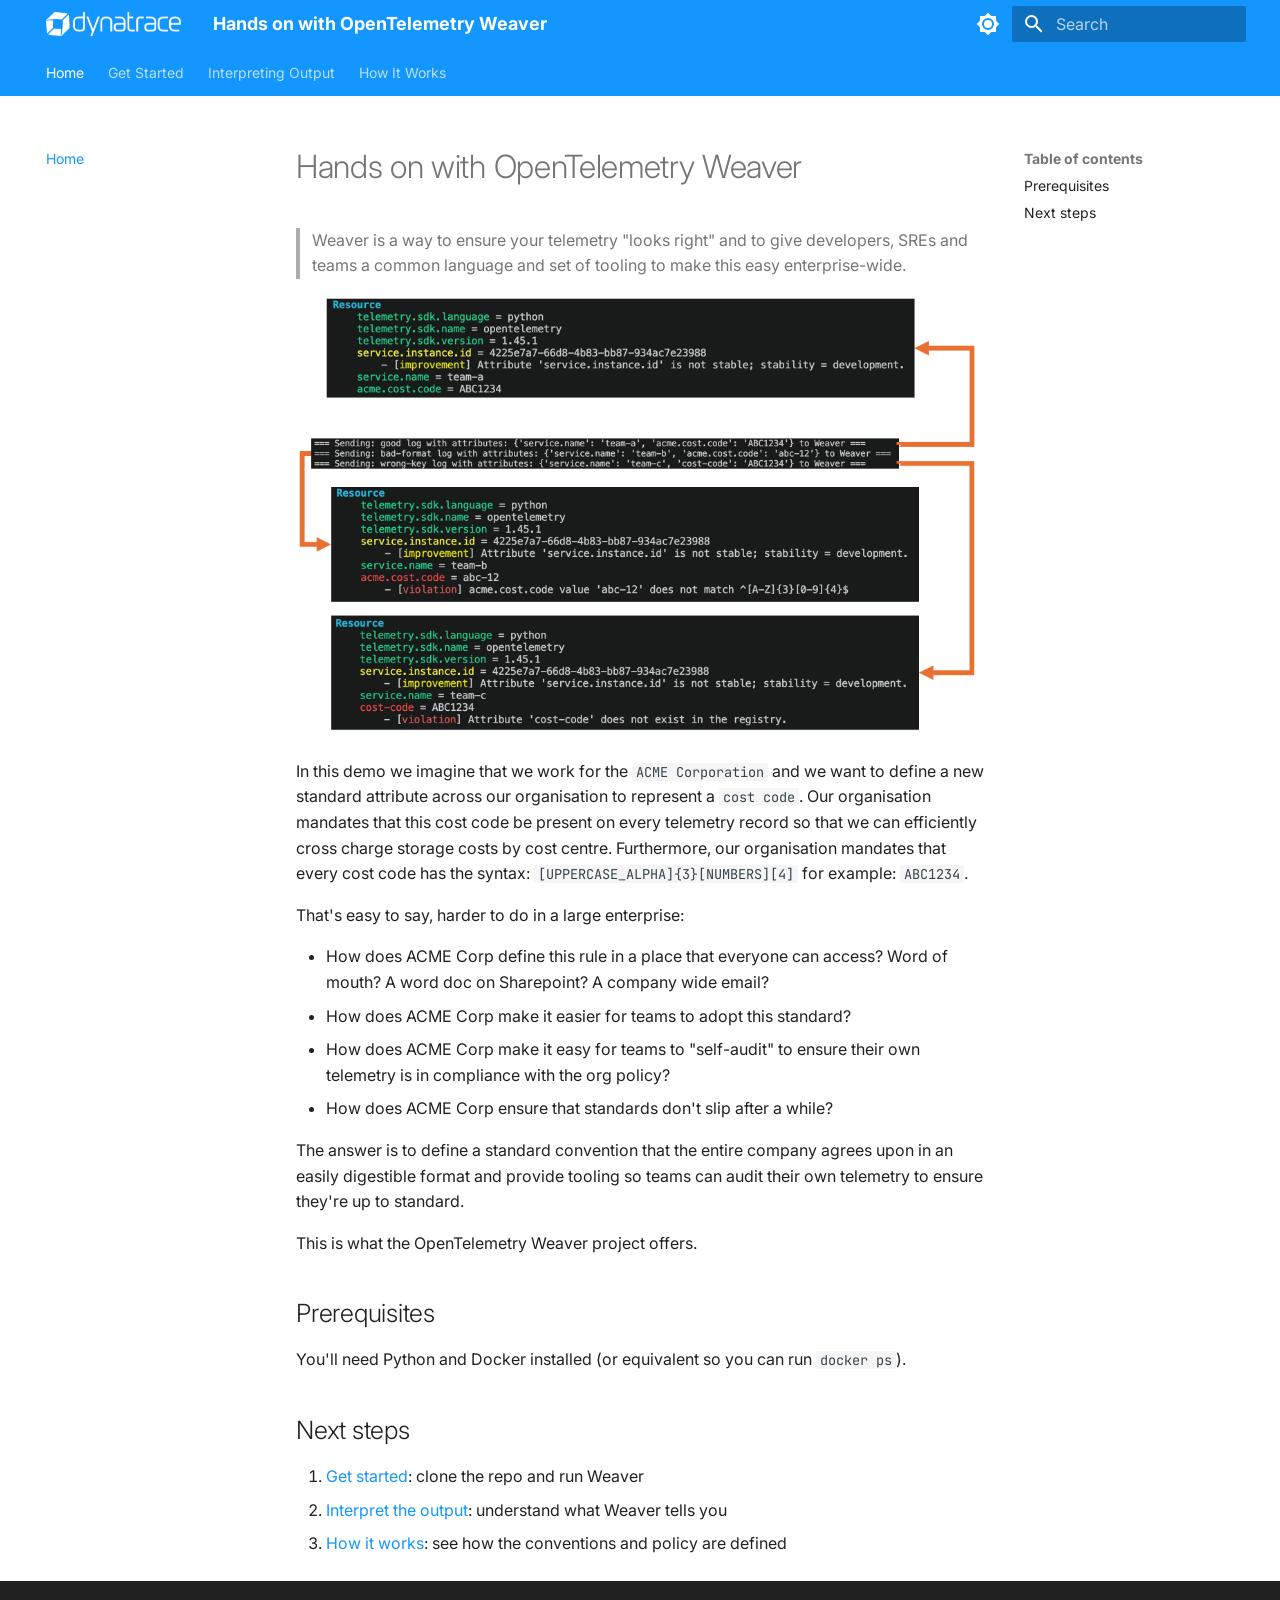
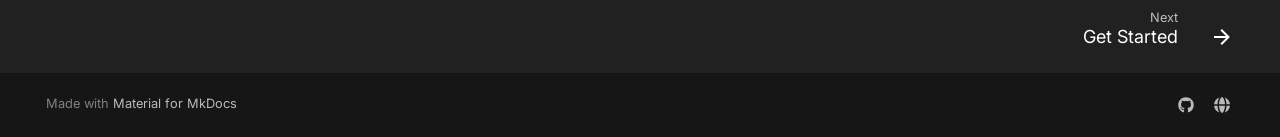
==== index.html @ 5538ebce "Deployed f370e37 with MkDocs version: 1.6.1" ====
<!doctype html>
<html lang="en" class="no-js">
  <head>
    
      <meta charset="utf-8">
      <meta name="viewport" content="width=device-width,initial-scale=1">
      
        <meta name="description" content="Define and validate telemetry with custom semantic conventions using OpenTelemetry Weaver">
      
      
        <meta name="author" content="Dynatrace">
      
      
      
      
        <link rel="next" href="get-started/">
      
      
        
      
      
      <link rel="icon" href="assets/dynatrace-logo.png">
      <meta name="generator" content="mkdocs-1.6.1, mkdocs-material-9.7.7">
    
    
      
        <title>Hands on with OpenTelemetry Weaver</title>
      
    
    
      <link rel="stylesheet" href="assets/stylesheets/main.ec1eaa64.min.css">
      
        
        <link rel="stylesheet" href="assets/stylesheets/palette.ab4e12ef.min.css">
      
      


    
    
      
    
    
      
        
        
        <link rel="preconnect" href="https://fonts.gstatic.com" crossorigin>
        <link rel="stylesheet" href="https://fonts.googleapis.com/css?family=Inter:300,300i,400,400i,700,700i%7CJetBrains+Mono:400,400i,700,700i&display=fallback">
        <style>:root{--md-text-font:"Inter";--md-code-font:"JetBrains Mono"}</style>
      
    
    
      <link rel="stylesheet" href="stylesheets/extra.css">
    
    <script>__md_scope=new URL(".",location),__md_hash=e=>[...e].reduce(((e,_)=>(e<<5)-e+_.charCodeAt(0)),0),__md_get=(e,_=localStorage,t=__md_scope)=>JSON.parse(_.getItem(t.pathname+"."+e)),__md_set=(e,_,t=localStorage,a=__md_scope)=>{try{t.setItem(a.pathname+"."+e,JSON.stringify(_))}catch(e){}}</script>
    
      

    
    
  </head>
  
  
    
    
      
    
    
    
    
    <body dir="ltr" data-md-color-scheme="default" data-md-color-primary="custom" data-md-color-accent="custom">
  
    
    <input class="md-toggle" data-md-toggle="drawer" type="checkbox" id="__drawer" autocomplete="off">
    <input class="md-toggle" data-md-toggle="search" type="checkbox" id="__search" autocomplete="off">
    <label class="md-overlay" for="__drawer"></label>
    <div data-md-component="skip">
      
        
        <a href="#hands-on-with-opentelemetry-weaver" class="md-skip">
          Skip to content
        </a>
      
    </div>
    <div data-md-component="announce">
      
    </div>
    
    
      

<header class="md-header" data-md-component="header">
  <nav class="md-header__inner md-grid" aria-label="Header">
    <a href="." title="Hands on with OpenTelemetry Weaver" class="md-header__button md-logo" aria-label="Hands on with OpenTelemetry Weaver" data-md-component="logo">
      
  <img src="assets/dynatrace-logo.png" alt="logo">

    </a>
    <label class="md-header__button md-icon" for="__drawer">
      
      <svg xmlns="http://www.w3.org/2000/svg" viewBox="0 0 24 24"><path d="M3 6h18v2H3zm0 5h18v2H3zm0 5h18v2H3z"/></svg>
    </label>
    <div class="md-header__title" data-md-component="header-title">
      <div class="md-header__ellipsis">
        <div class="md-header__topic">
          <span class="md-ellipsis">
            Hands on with OpenTelemetry Weaver
          </span>
        </div>
        <div class="md-header__topic" data-md-component="header-topic">
          <span class="md-ellipsis">
            
              Home
            
          </span>
        </div>
      </div>
    </div>
    
      
        <form class="md-header__option" data-md-component="palette">
  
    
    
    
    <input class="md-option" data-md-color-media="(prefers-color-scheme: light)" data-md-color-scheme="default" data-md-color-primary="custom" data-md-color-accent="custom"  aria-label="Switch to dark mode"  type="radio" name="__palette" id="__palette_0">
    
      <label class="md-header__button md-icon" title="Switch to dark mode" for="__palette_1" hidden>
        <svg xmlns="http://www.w3.org/2000/svg" viewBox="0 0 24 24"><path d="M12 8a4 4 0 0 0-4 4 4 4 0 0 0 4 4 4 4 0 0 0 4-4 4 4 0 0 0-4-4m0 10a6 6 0 0 1-6-6 6 6 0 0 1 6-6 6 6 0 0 1 6 6 6 6 0 0 1-6 6m8-9.31V4h-4.69L12 .69 8.69 4H4v4.69L.69 12 4 15.31V20h4.69L12 23.31 15.31 20H20v-4.69L23.31 12z"/></svg>
      </label>
    
  
    
    
    
    <input class="md-option" data-md-color-media="(prefers-color-scheme: dark)" data-md-color-scheme="slate" data-md-color-primary="custom" data-md-color-accent="custom"  aria-label="Switch to light mode"  type="radio" name="__palette" id="__palette_1">
    
      <label class="md-header__button md-icon" title="Switch to light mode" for="__palette_0" hidden>
        <svg xmlns="http://www.w3.org/2000/svg" viewBox="0 0 24 24"><path d="M12 18c-.89 0-1.74-.2-2.5-.55C11.56 16.5 13 14.42 13 12s-1.44-4.5-3.5-5.45C10.26 6.2 11.11 6 12 6a6 6 0 0 1 6 6 6 6 0 0 1-6 6m8-9.31V4h-4.69L12 .69 8.69 4H4v4.69L.69 12 4 15.31V20h4.69L12 23.31 15.31 20H20v-4.69L23.31 12z"/></svg>
      </label>
    
  
</form>
      
    
    
      <script>var palette=__md_get("__palette");if(palette&&palette.color){if("(prefers-color-scheme)"===palette.color.media){var media=matchMedia("(prefers-color-scheme: light)"),input=document.querySelector(media.matches?"[data-md-color-media='(prefers-color-scheme: light)']":"[data-md-color-media='(prefers-color-scheme: dark)']");palette.color.media=input.getAttribute("data-md-color-media"),palette.color.scheme=input.getAttribute("data-md-color-scheme"),palette.color.primary=input.getAttribute("data-md-color-primary"),palette.color.accent=input.getAttribute("data-md-color-accent")}for(var[key,value]of Object.entries(palette.color))document.body.setAttribute("data-md-color-"+key,value)}</script>
    
    
    
      
      
        <label class="md-header__button md-icon" for="__search">
          
          <svg xmlns="http://www.w3.org/2000/svg" viewBox="0 0 24 24"><path d="M9.5 3A6.5 6.5 0 0 1 16 9.5c0 1.61-.59 3.09-1.56 4.23l.27.27h.79l5 5-1.5 1.5-5-5v-.79l-.27-.27A6.52 6.52 0 0 1 9.5 16 6.5 6.5 0 0 1 3 9.5 6.5 6.5 0 0 1 9.5 3m0 2C7 5 5 7 5 9.5S7 14 9.5 14 14 12 14 9.5 12 5 9.5 5"/></svg>
        </label>
        <div class="md-search" data-md-component="search" role="dialog">
  <label class="md-search__overlay" for="__search"></label>
  <div class="md-search__inner" role="search">
    <form class="md-search__form" name="search">
      <input type="text" class="md-search__input" name="query" aria-label="Search" placeholder="Search" autocapitalize="off" autocorrect="off" autocomplete="off" spellcheck="false" data-md-component="search-query" required>
      <label class="md-search__icon md-icon" for="__search">
        
        <svg xmlns="http://www.w3.org/2000/svg" viewBox="0 0 24 24"><path d="M9.5 3A6.5 6.5 0 0 1 16 9.5c0 1.61-.59 3.09-1.56 4.23l.27.27h.79l5 5-1.5 1.5-5-5v-.79l-.27-.27A6.52 6.52 0 0 1 9.5 16 6.5 6.5 0 0 1 3 9.5 6.5 6.5 0 0 1 9.5 3m0 2C7 5 5 7 5 9.5S7 14 9.5 14 14 12 14 9.5 12 5 9.5 5"/></svg>
        
        <svg xmlns="http://www.w3.org/2000/svg" viewBox="0 0 24 24"><path d="M20 11v2H8l5.5 5.5-1.42 1.42L4.16 12l7.92-7.92L13.5 5.5 8 11z"/></svg>
      </label>
      <nav class="md-search__options" aria-label="Search">
        
        <button type="reset" class="md-search__icon md-icon" title="Clear" aria-label="Clear" tabindex="-1">
          
          <svg xmlns="http://www.w3.org/2000/svg" viewBox="0 0 24 24"><path d="M19 6.41 17.59 5 12 10.59 6.41 5 5 6.41 10.59 12 5 17.59 6.41 19 12 13.41 17.59 19 19 17.59 13.41 12z"/></svg>
        </button>
      </nav>
      
        <div class="md-search__suggest" data-md-component="search-suggest"></div>
      
    </form>
    <div class="md-search__output">
      <div class="md-search__scrollwrap" tabindex="0" data-md-scrollfix>
        <div class="md-search-result" data-md-component="search-result">
          <div class="md-search-result__meta">
            Initializing search
          </div>
          <ol class="md-search-result__list" role="presentation"></ol>
        </div>
      </div>
    </div>
  </div>
</div>
      
    
    
  </nav>
  
</header>
    
    <div class="md-container" data-md-component="container">
      
      
        
          
            
<nav class="md-tabs" aria-label="Tabs" data-md-component="tabs">
  <div class="md-grid">
    <ul class="md-tabs__list">
      
        
  
  
  
    
  
  
    <li class="md-tabs__item md-tabs__item--active">
      <a href="." class="md-tabs__link">
        
  
  
    
  
  Home

      </a>
    </li>
  

      
        
  
  
  
  
    <li class="md-tabs__item">
      <a href="get-started/" class="md-tabs__link">
        
  
  
    
  
  Get Started

      </a>
    </li>
  

      
        
  
  
  
  
    <li class="md-tabs__item">
      <a href="interpreting-output/" class="md-tabs__link">
        
  
  
    
  
  Interpreting Output

      </a>
    </li>
  

      
        
  
  
  
  
    <li class="md-tabs__item">
      <a href="how-it-works/" class="md-tabs__link">
        
  
  
    
  
  How It Works

      </a>
    </li>
  

      
    </ul>
  </div>
</nav>
          
        
      
      <main class="md-main" data-md-component="main">
        <div class="md-main__inner md-grid">
          
            
              
              <div class="md-sidebar md-sidebar--primary" data-md-component="sidebar" data-md-type="navigation" >
                <div class="md-sidebar__scrollwrap">
                  <div class="md-sidebar__inner">
                    


  


<nav class="md-nav md-nav--primary md-nav--lifted" aria-label="Navigation" data-md-level="0">
  <label class="md-nav__title" for="__drawer">
    <a href="." title="Hands on with OpenTelemetry Weaver" class="md-nav__button md-logo" aria-label="Hands on with OpenTelemetry Weaver" data-md-component="logo">
      
  <img src="assets/dynatrace-logo.png" alt="logo">

    </a>
    Hands on with OpenTelemetry Weaver
  </label>
  
  <ul class="md-nav__list" data-md-scrollfix>
    
      
      
  
  
    
  
  
  
    <li class="md-nav__item md-nav__item--active">
      
      <input class="md-nav__toggle md-toggle" type="checkbox" id="__toc">
      
      
        
      
      
        <label class="md-nav__link md-nav__link--active" for="__toc">
          
  
  
  <span class="md-ellipsis">
    
  
    Home
  

    
  </span>
  
  

          <span class="md-nav__icon md-icon"></span>
        </label>
      
      <a href="." class="md-nav__link md-nav__link--active">
        
  
  
  <span class="md-ellipsis">
    
  
    Home
  

    
  </span>
  
  

      </a>
      
        

<nav class="md-nav md-nav--secondary" aria-label="Table of contents">
  
  
  
    
  
  
    <label class="md-nav__title" for="__toc">
      <span class="md-nav__icon md-icon"></span>
      Table of contents
    </label>
    <ul class="md-nav__list" data-md-component="toc" data-md-scrollfix>
      
        <li class="md-nav__item">
  <a href="#prerequisites" class="md-nav__link">
    <span class="md-ellipsis">
      
        Prerequisites
      
    </span>
  </a>
  
</li>
      
        <li class="md-nav__item">
  <a href="#next-steps" class="md-nav__link">
    <span class="md-ellipsis">
      
        Next steps
      
    </span>
  </a>
  
</li>
      
    </ul>
  
</nav>
      
    </li>
  

    
      
      
  
  
  
  
    <li class="md-nav__item">
      <a href="get-started/" class="md-nav__link">
        
  
  
  <span class="md-ellipsis">
    
  
    Get Started
  

    
  </span>
  
  

      </a>
    </li>
  

    
      
      
  
  
  
  
    <li class="md-nav__item">
      <a href="interpreting-output/" class="md-nav__link">
        
  
  
  <span class="md-ellipsis">
    
  
    Interpreting Output
  

    
  </span>
  
  

      </a>
    </li>
  

    
      
      
  
  
  
  
    <li class="md-nav__item">
      <a href="how-it-works/" class="md-nav__link">
        
  
  
  <span class="md-ellipsis">
    
  
    How It Works
  

    
  </span>
  
  

      </a>
    </li>
  

    
  </ul>
</nav>
                  </div>
                </div>
              </div>
            
            
              
              <div class="md-sidebar md-sidebar--secondary" data-md-component="sidebar" data-md-type="toc" >
                <div class="md-sidebar__scrollwrap">
                  <div class="md-sidebar__inner">
                    

<nav class="md-nav md-nav--secondary" aria-label="Table of contents">
  
  
  
    
  
  
    <label class="md-nav__title" for="__toc">
      <span class="md-nav__icon md-icon"></span>
      Table of contents
    </label>
    <ul class="md-nav__list" data-md-component="toc" data-md-scrollfix>
      
        <li class="md-nav__item">
  <a href="#prerequisites" class="md-nav__link">
    <span class="md-ellipsis">
      
        Prerequisites
      
    </span>
  </a>
  
</li>
      
        <li class="md-nav__item">
  <a href="#next-steps" class="md-nav__link">
    <span class="md-ellipsis">
      
        Next steps
      
    </span>
  </a>
  
</li>
      
    </ul>
  
</nav>
                  </div>
                </div>
              </div>
            
          
          
            <div class="md-content" data-md-component="content">
              
              <article class="md-content__inner md-typeset">
                
                  



<h1 id="hands-on-with-opentelemetry-weaver">Hands on with OpenTelemetry Weaver<a class="headerlink" href="#hands-on-with-opentelemetry-weaver" title="Permanent link">&para;</a></h1>
<blockquote>
<p>Weaver is a way to ensure your telemetry "looks right" and to give developers, SREs and teams a common language and set of tooling to make this easy enterprise-wide.</p>
</blockquote>
<p><img alt="weaver overview" src="assets/weaver-overview.png" /></p>
<p>In this demo we imagine that we work for the <code>ACME Corporation</code> and we want to define a new standard attribute across our organisation to represent a <code>cost code</code>. Our organisation mandates that this cost code be present on every telemetry record so that we can efficiently cross charge storage costs by cost centre. Furthermore, our organisation mandates that every cost code has the syntax: <code>[UPPERCASE_ALPHA]{3}[NUMBERS][4]</code> for example: <code>ABC1234</code>.</p>
<p>That's easy to say, harder to do in a large enterprise:</p>
<ul>
<li>How does ACME Corp define this rule in a place that everyone can access? Word of mouth? A word doc on Sharepoint? A company wide email?</li>
<li>How does ACME Corp make it easier for teams to adopt this standard?</li>
<li>How does ACME Corp make it easy for teams to "self-audit" to ensure their own telemetry is in compliance with the org policy?</li>
<li>How does ACME Corp ensure that standards don't slip after a while?</li>
</ul>
<p>The answer is to define a standard convention that the entire company agrees upon in an easily digestible format and provide tooling so teams can audit their own telemetry to ensure they're up to standard.</p>
<p>This is what the OpenTelemetry Weaver project offers.</p>
<h2 id="prerequisites">Prerequisites<a class="headerlink" href="#prerequisites" title="Permanent link">&para;</a></h2>
<p>You'll need Python and Docker installed (or equivalent so you can run <code>docker ps</code>).</p>
<h2 id="next-steps">Next steps<a class="headerlink" href="#next-steps" title="Permanent link">&para;</a></h2>
<ol>
<li><a href="get-started/">Get started</a>: clone the repo and run Weaver</li>
<li><a href="interpreting-output/">Interpret the output</a>: understand what Weaver tells you</li>
<li><a href="how-it-works/">How it works</a>: see how the conventions and policy are defined</li>
</ol>












                
              </article>
            </div>
          
          
  <script>var tabs=__md_get("__tabs");if(Array.isArray(tabs))e:for(var set of document.querySelectorAll(".tabbed-set")){var labels=set.querySelector(".tabbed-labels");for(var tab of tabs)for(var label of labels.getElementsByTagName("label"))if(label.innerText.trim()===tab){var input=document.getElementById(label.htmlFor);input.checked=!0;continue e}}</script>

<script>var target=document.getElementById(location.hash.slice(1));target&&target.name&&(target.checked=target.name.startsWith("__tabbed_"))</script>
        </div>
        
          <button type="button" class="md-top md-icon" data-md-component="top" hidden>
  
  <svg xmlns="http://www.w3.org/2000/svg" viewBox="0 0 24 24"><path d="M13 20h-2V8l-5.5 5.5-1.42-1.42L12 4.16l7.92 7.92-1.42 1.42L13 8z"/></svg>
  Back to top
</button>
        
      </main>
      
        <footer class="md-footer">
  
    
      
      <nav class="md-footer__inner md-grid" aria-label="Footer" >
        
        
          
          <a href="get-started/" class="md-footer__link md-footer__link--next" aria-label="Next: Get Started">
            <div class="md-footer__title">
              <span class="md-footer__direction">
                Next
              </span>
              <div class="md-ellipsis">
                Get Started
              </div>
            </div>
            <div class="md-footer__button md-icon">
              
              <svg xmlns="http://www.w3.org/2000/svg" viewBox="0 0 24 24"><path d="M4 11v2h12l-5.5 5.5 1.42 1.42L19.84 12l-7.92-7.92L10.5 5.5 16 11z"/></svg>
            </div>
          </a>
        
      </nav>
    
  
  <div class="md-footer-meta md-typeset">
    <div class="md-footer-meta__inner md-grid">
      <div class="md-copyright">
  
  
    Made with
    <a href="https://squidfunk.github.io/mkdocs-material/" target="_blank" rel="noopener">
      Material for MkDocs
    </a>
  
</div>
      
        
<div class="md-social">
  
    
    
    
    
      
      
    
    <a href="https://github.com/dynatrace" target="_blank" rel="noopener" title="github.com" class="md-social__link">
      <svg xmlns="http://www.w3.org/2000/svg" viewBox="0 0 512 512"><!--! Font Awesome Free 7.1.0 by @fontawesome - https://fontawesome.com License - https://fontawesome.com/license/free (Icons: CC BY 4.0, Fonts: SIL OFL 1.1, Code: MIT License) Copyright 2025 Fonticons, Inc.--><path d="M173.9 397.4c0 2-2.3 3.6-5.2 3.6-3.3.3-5.6-1.3-5.6-3.6 0-2 2.3-3.6 5.2-3.6 3-.3 5.6 1.3 5.6 3.6m-31.1-4.5c-.7 2 1.3 4.3 4.3 4.9 2.6 1 5.6 0 6.2-2s-1.3-4.3-4.3-5.2c-2.6-.7-5.5.3-6.2 2.3m44.2-1.7c-2.9.7-4.9 2.6-4.6 4.9.3 2 2.9 3.3 5.9 2.6 2.9-.7 4.9-2.6 4.6-4.6-.3-1.9-3-3.2-5.9-2.9M252.8 8C114.1 8 8 113.3 8 252c0 110.9 69.8 205.8 169.5 239.2 12.8 2.3 17.3-5.6 17.3-12.1 0-6.2-.3-40.4-.3-61.4 0 0-70 15-84.7-29.8 0 0-11.4-29.1-27.8-36.6 0 0-22.9-15.7 1.6-15.4 0 0 24.9 2 38.6 25.8 21.9 38.6 58.6 27.5 72.9 20.9 2.3-16 8.8-27.1 16-33.7-55.9-6.2-112.3-14.3-112.3-110.5 0-27.5 7.6-41.3 23.6-58.9-2.6-6.5-11.1-33.3 2.6-67.9 20.9-6.5 69 27 69 27 20-5.6 41.5-8.5 62.8-8.5s42.8 2.9 62.8 8.5c0 0 48.1-33.6 69-27 13.7 34.7 5.2 61.4 2.6 67.9 16 17.7 25.8 31.5 25.8 58.9 0 96.5-58.9 104.2-114.8 110.5 9.2 7.9 17 22.9 17 46.4 0 33.7-.3 75.4-.3 83.6 0 6.5 4.6 14.4 17.3 12.1C436.2 457.8 504 362.9 504 252 504 113.3 391.5 8 252.8 8M105.2 352.9c-1.3 1-1 3.3.7 5.2 1.6 1.6 3.9 2.3 5.2 1 1.3-1 1-3.3-.7-5.2-1.6-1.6-3.9-2.3-5.2-1m-10.8-8.1c-.7 1.3.3 2.9 2.3 3.9 1.6 1 3.6.7 4.3-.7.7-1.3-.3-2.9-2.3-3.9-2-.6-3.6-.3-4.3.7m32.4 35.6c-1.6 1.3-1 4.3 1.3 6.2 2.3 2.3 5.2 2.6 6.5 1 1.3-1.3.7-4.3-1.3-6.2-2.2-2.3-5.2-2.6-6.5-1m-11.4-14.7c-1.6 1-1.6 3.6 0 5.9s4.3 3.3 5.6 2.3c1.6-1.3 1.6-3.9 0-6.2-1.4-2.3-4-3.3-5.6-2"/></svg>
    </a>
  
    
    
    
    
      
      
    
    <a href="https://dynatrace.com" target="_blank" rel="noopener" title="dynatrace.com" class="md-social__link">
      <svg xmlns="http://www.w3.org/2000/svg" viewBox="0 0 512 512"><!--! Font Awesome Free 7.1.0 by @fontawesome - https://fontawesome.com License - https://fontawesome.com/license/free (Icons: CC BY 4.0, Fonts: SIL OFL 1.1, Code: MIT License) Copyright 2025 Fonticons, Inc.--><path d="M351.9 280H161c2.9 64.5 17.2 123.9 37.5 167.4 11.4 24.5 23.7 41.8 35.1 52.4 11.2 10.5 18.9 12.2 22.9 12.2s11.7-1.7 22.9-12.2c11.4-10.6 23.7-28 35.1-52.4 20.3-43.5 34.6-102.9 37.5-167.4zm-191-48h190.9c-2.8-64.5-17.1-123.9-37.4-167.4-11.4-24.4-23.7-41.8-35.1-52.4C268.1 1.7 260.4 0 256.4 0s-11.7 1.7-22.9 12.2c-11.4 10.6-23.7 28-35.1 52.4-20.3 43.5-34.6 102.9-37.5 167.4m-48 0c3.5-85.6 25.6-165.1 57.9-217.3C78.7 47.3 10.9 131.2 1.5 232zM1.5 280c9.4 100.8 77.2 184.7 169.3 217.3-32.3-52.2-54.4-131.7-57.9-217.3zm398.4 0c-3.5 85.6-25.6 165.1-57.9 217.3 92.1-32.7 159.9-116.5 169.3-217.3zm111.4-48C501.9 131.2 434.1 47.3 342 14.7c32.3 52.2 54.4 131.7 57.9 217.3z"/></svg>
    </a>
  
</div>
      
    </div>
  </div>
</footer>
      
    </div>
    <div class="md-dialog" data-md-component="dialog">
      <div class="md-dialog__inner md-typeset"></div>
    </div>
    
    
    
      
      
      <script id="__config" type="application/json">{"annotate": null, "base": ".", "features": ["navigation.tabs", "navigation.sections", "navigation.expand", "navigation.top", "navigation.footer", "search.highlight", "search.suggest", "content.code.copy", "content.code.annotate", "content.tabs.link"], "search": "assets/javascripts/workers/search.2c215733.min.js", "tags": null, "translations": {"clipboard.copied": "Copied to clipboard", "clipboard.copy": "Copy to clipboard", "search.result.more.one": "1 more on this page", "search.result.more.other": "# more on this page", "search.result.none": "No matching documents", "search.result.one": "1 matching document", "search.result.other": "# matching documents", "search.result.placeholder": "Type to start searching", "search.result.term.missing": "Missing", "select.version": "Select version"}, "version": null}</script>
    
    
      <script src="assets/javascripts/bundle.d7400e89.min.js"></script>
      
        <script src="javascripts/external-links.js"></script>
      
    
  </body>
</html>
---- assets/stylesheets/main.ec1eaa64.min.css ----
@charset "UTF-8";html{-webkit-text-size-adjust:none;-moz-text-size-adjust:none;text-size-adjust:none;box-sizing:border-box}*,:after,:before{box-sizing:inherit}@media (prefers-reduced-motion){*,:after,:before{transition:none!important}}body{margin:0}a,button,input,label{-webkit-tap-highlight-color:transparent}a{color:inherit;text-decoration:none}hr{border:0;box-sizing:initial;display:block;height:.05rem;overflow:visible;padding:0}small{font-size:80%}sub,sup{line-height:1em}img{border-style:none}table{border-collapse:initial;border-spacing:0}td,th{font-weight:400;vertical-align:top}button{background:#0000;border:0;font-family:inherit;font-size:inherit;margin:0;padding:0}input{border:0;outline:none}:root{--md-primary-fg-color:#4051b5;--md-primary-fg-color--light:#5d6cc0;--md-primary-fg-color--dark:#303fa1;--md-primary-bg-color:#fff;--md-primary-bg-color--light:#ffffffb3;--md-accent-fg-color:#526cfe;--md-accent-fg-color--transparent:#526cfe1a;--md-accent-bg-color:#fff;--md-accent-bg-color--light:#ffffffb3}[data-md-color-scheme=default]{color-scheme:light}[data-md-color-scheme=default] img[src$="#gh-dark-mode-only"],[data-md-color-scheme=default] img[src$="#only-dark"]{display:none}:root,[data-md-color-scheme=default]{--md-hue:225deg;--md-default-fg-color:#000000de;--md-default-fg-color--light:#0000008a;--md-default-fg-color--lighter:#00000052;--md-default-fg-color--lightest:#00000012;--md-default-bg-color:#fff;--md-default-bg-color--light:#ffffffb3;--md-default-bg-color--lighter:#ffffff4d;--md-default-bg-color--lightest:#ffffff1f;--md-code-fg-color:#36464e;--md-code-bg-color:#f5f5f5;--md-code-bg-color--light:#f5f5f5b3;--md-code-bg-color--lighter:#f5f5f54d;--md-code-hl-color:#4287ff;--md-code-hl-color--light:#4287ff1a;--md-code-hl-number-color:#d52a2a;--md-code-hl-special-color:#db1457;--md-code-hl-function-color:#a846b9;--md-code-hl-constant-color:#6e59d9;--md-code-hl-keyword-color:#3f6ec6;--md-code-hl-string-color:#1c7d4d;--md-code-hl-name-color:var(--md-code-fg-color);--md-code-hl-operator-color:var(--md-default-fg-color--light);--md-code-hl-punctuation-color:var(--md-default-fg-color--light);--md-code-hl-comment-color:var(--md-default-fg-color--light);--md-code-hl-generic-color:var(--md-default-fg-color--light);--md-code-hl-variable-color:var(--md-default-fg-color--light);--md-typeset-color:var(--md-default-fg-color);--md-typeset-a-color:var(--md-primary-fg-color);--md-typeset-del-color:#f5503d26;--md-typeset-ins-color:#0bd57026;--md-typeset-kbd-color:#fafafa;--md-typeset-kbd-accent-color:#fff;--md-typeset-kbd-border-color:#b8b8b8;--md-typeset-mark-color:#ffff0080;--md-typeset-table-color:#0000001f;--md-typeset-table-color--light:rgba(0,0,0,.035);--md-admonition-fg-color:var(--md-default-fg-color);--md-admonition-bg-color:var(--md-default-bg-color);--md-warning-fg-color:#000000de;--md-warning-bg-color:#ff9;--md-footer-fg-color:#fff;--md-footer-fg-color--light:#ffffffb3;--md-footer-fg-color--lighter:#ffffff73;--md-footer-bg-color:#000000de;--md-footer-bg-color--dark:#00000052;--md-shadow-z1:0 0.2rem 0.5rem #0000000d,0 0 0.05rem #0000001a;--md-shadow-z2:0 0.2rem 0.5rem #0000001a,0 0 0.05rem #00000040;--md-shadow-z3:0 0.2rem 0.5rem #0003,0 0 0.05rem #00000059}.md-icon svg{fill:currentcolor;display:block;height:1.2rem;width:1.2rem}body{-webkit-font-smoothing:antialiased;-moz-osx-font-smoothing:grayscale;--md-text-font-family:var(--md-text-font,_),-apple-system,BlinkMacSystemFont,Helvetica,Arial,sans-serif;--md-code-font-family:var(--md-code-font,_),SFMono-Regular,Consolas,Menlo,monospace}aside,body,input{font-feature-settings:"kern","liga";color:var(--md-typeset-color);font-family:var(--md-text-font-family)}code,kbd,pre{font-feature-settings:"kern";font-family:var(--md-code-font-family)}:root{--md-typeset-table-sort-icon:url('data:image/svg+xml;charset=utf-8,<svg xmlns="http://www.w3.org/2000/svg" viewBox="0 0 24 24"><path d="m18 21-4-4h3V7h-3l4-4 4 4h-3v10h3M2 19v-2h10v2M2 13v-2h7v2M2 7V5h4v2z"/></svg>');--md-typeset-table-sort-icon--asc:url('data:image/svg+xml;charset=utf-8,<svg xmlns="http://www.w3.org/2000/svg" viewBox="0 0 24 24"><path d="M19 17h3l-4 4-4-4h3V3h2M2 17h10v2H2M6 5v2H2V5m0 6h7v2H2z"/></svg>');--md-typeset-table-sort-icon--desc:url('data:image/svg+xml;charset=utf-8,<svg xmlns="http://www.w3.org/2000/svg" viewBox="0 0 24 24"><path d="M19 7h3l-4-4-4 4h3v14h2M2 17h10v2H2M6 5v2H2V5m0 6h7v2H2z"/></svg>')}.md-typeset{-webkit-print-color-adjust:exact;color-adjust:exact;font-size:.8rem;line-height:1.6;overflow-wrap:break-word}@media print{.md-typeset{font-size:.68rem}}.md-typeset blockquote,.md-typeset dl,.md-typeset figure,.md-typeset ol,.md-typeset pre,.md-typeset ul{margin-bottom:1em;margin-top:1em}.md-typeset h1{color:var(--md-default-fg-color--light);font-size:2em;line-height:1.3;margin:0 0 1.25em}.md-typeset h1,.md-typeset h2{font-weight:300;letter-spacing:-.01em}.md-typeset h2{font-size:1.5625em;line-height:1.4;margin:1.6em 0 .64em}.md-typeset h3{font-size:1.25em;font-weight:400;letter-spacing:-.01em;line-height:1.5;margin:1.6em 0 .8em}.md-typeset h2+h3{margin-top:.8em}.md-typeset h4{font-weight:700;letter-spacing:-.01em;margin:1em 0}.md-typeset h5,.md-typeset h6{color:var(--md-default-fg-color--light);font-size:.8em;font-weight:700;letter-spacing:-.01em;margin:1.25em 0}.md-typeset h5{text-transform:uppercase}.md-typeset h5 code{text-transform:none}.md-typeset hr{border-bottom:.05rem solid var(--md-default-fg-color--lightest);display:flow-root;margin:1.5em 0}.md-typeset a{color:var(--md-typeset-a-color);word-break:break-word}.md-typeset a,.md-typeset a:before{transition:color 125ms}.md-typeset a:focus,.md-typeset a:hover{color:var(--md-accent-fg-color)}.md-typeset a:focus code,.md-typeset a:hover code{background-color:var(--md-accent-fg-color--transparent);color:var(--md-accent-fg-color)}.md-typeset a code{color:var(--md-typeset-a-color)}.md-typeset a.focus-visible{outline-color:var(--md-accent-fg-color);outline-offset:.2rem}.md-typeset code,.md-typeset kbd,.md-typeset pre{color:var(--md-code-fg-color);direction:ltr;font-variant-ligatures:none;transition:background-color 125ms}@media print{.md-typeset code,.md-typeset kbd,.md-typeset pre{white-space:pre-wrap}}.md-typeset code{background-color:var(--md-code-bg-color);border-radius:.1rem;-webkit-box-decoration-break:clone;box-decoration-break:clone;font-size:.85em;padding:0 .2941176471em;transition:color 125ms,background-color 125ms;word-break:break-word}.md-typeset code:not(.focus-visible){-webkit-tap-highlight-color:transparent;outline:none}.md-typeset pre{display:flow-root;line-height:1.4;position:relative}.md-typeset pre>code{-webkit-box-decoration-break:slice;box-decoration-break:slice;box-shadow:none;display:block;margin:0;outline-color:var(--md-accent-fg-color);overflow:auto;padding:.7720588235em 1.1764705882em;scrollbar-color:var(--md-default-fg-color--lighter) #0000;scrollbar-width:thin;touch-action:auto;word-break:normal}.md-typeset pre>code:hover{scrollbar-color:var(--md-accent-fg-color) #0000}.md-typeset pre>code::-webkit-scrollbar{height:.2rem;width:.2rem}.md-typeset pre>code::-webkit-scrollbar-thumb{background-color:var(--md-default-fg-color--lighter)}.md-typeset pre>code::-webkit-scrollbar-thumb:hover{background-color:var(--md-accent-fg-color)}.md-typeset kbd{background-color:var(--md-typeset-kbd-color);border-radius:.1rem;box-shadow:0 .1rem 0 .05rem var(--md-typeset-kbd-border-color),0 .1rem 0 var(--md-typeset-kbd-border-color),0 -.1rem .2rem var(--md-typeset-kbd-accent-color) inset;color:var(--md-default-fg-color);display:inline-block;font-size:.75em;padding:0 .6666666667em;vertical-align:text-top;word-break:break-word}.md-typeset mark{background-color:var(--md-typeset-mark-color);-webkit-box-decoration-break:clone;box-decoration-break:clone;color:inherit;word-break:break-word}.md-typeset abbr{cursor:help;text-decoration:none}.md-typeset [data-preview],.md-typeset abbr{border-bottom:.05rem dotted var(--md-default-fg-color--light)}.md-typeset small{opacity:.75}[dir=ltr] .md-typeset sub,[dir=ltr] .md-typeset sup{margin-left:.078125em}[dir=rtl] .md-typeset sub,[dir=rtl] .md-typeset sup{margin-right:.078125em}[dir=ltr] .md-typeset blockquote{padding-left:.6rem}[dir=rtl] .md-typeset blockquote{padding-right:.6rem}[dir=ltr] .md-typeset blockquote{border-left:.2rem solid var(--md-default-fg-color--lighter)}[dir=rtl] .md-typeset blockquote{border-right:.2rem solid var(--md-default-fg-color--lighter)}.md-typeset blockquote{color:var(--md-default-fg-color--light);margin-left:0;margin-right:0}.md-typeset ul{list-style-type:disc}.md-typeset ul[type]{list-style-type:revert-layer}[dir=ltr] .md-typeset ol,[dir=ltr] .md-typeset ul{margin-left:.625em}[dir=rtl] .md-typeset ol,[dir=rtl] .md-typeset ul{margin-right:.625em}.md-typeset ol,.md-typeset ul{padding:0}.md-typeset ol:not([hidden]),.md-typeset ul:not([hidden]){display:flow-root}.md-typeset ol ol,.md-typeset ul ol{list-style-type:lower-alpha}.md-typeset ol ol ol,.md-typeset ul ol ol{list-style-type:lower-roman}.md-typeset ol ol ol ol,.md-typeset ul ol ol ol{list-style-type:upper-alpha}.md-typeset ol ol ol ol ol,.md-typeset ul ol ol ol ol{list-style-type:upper-roman}.md-typeset ol[type],.md-typeset ul[type]{list-style-type:revert-layer}[dir=ltr] .md-typeset ol li,[dir=ltr] .md-typeset ul li{margin-left:1.25em}[dir=rtl] .md-typeset ol li,[dir=rtl] .md-typeset ul li{margin-right:1.25em}.md-typeset ol li,.md-typeset ul li{margin-bottom:.5em}.md-typeset ol li blockquote,.md-typeset ol li p,.md-typeset ul li blockquote,.md-typeset ul li p{margin:.5em 0}.md-typeset ol li:last-child,.md-typeset ul li:last-child{margin-bottom:0}[dir=ltr] .md-typeset ol li ol,[dir=ltr] .md-typeset ol li ul,[dir=ltr] .md-typeset ul li ol,[dir=ltr] .md-typeset ul li ul{margin-left:.625em}[dir=rtl] .md-typeset ol li ol,[dir=rtl] .md-typeset ol li ul,[dir=rtl] .md-typeset ul li ol,[dir=rtl] .md-typeset ul li ul{margin-right:.625em}.md-typeset ol li ol,.md-typeset ol li ul,.md-typeset ul li ol,.md-typeset ul li ul{margin-bottom:.5em;margin-top:.5em}[dir=ltr] .md-typeset dd{margin-left:1.875em}[dir=rtl] .md-typeset dd{margin-right:1.875em}.md-typeset dd{margin-bottom:1.5em;margin-top:1em}.md-typeset img,.md-typeset svg,.md-typeset video{height:auto;max-width:100%}.md-typeset img[align=left]{margin:1em 1em 1em 0}.md-typeset img[align=right]{margin:1em 0 1em 1em}.md-typeset img[align]:only-child{margin-top:0}.md-typeset figure{display:flow-root;margin:1em auto;max-width:100%;text-align:center;width:fit-content}.md-typeset figure img{display:block;margin:0 auto}.md-typeset figcaption{font-style:italic;margin:1em auto;max-width:24rem}.md-typeset iframe{max-width:100%}.md-typeset table:not([class]){background-color:var(--md-default-bg-color);border:.05rem solid var(--md-typeset-table-color);border-radius:.1rem;display:inline-block;font-size:.64rem;max-width:100%;overflow:auto;touch-action:auto}@media print{.md-typeset table:not([class]){display:table}}.md-typeset table:not([class])+*{margin-top:1.5em}.md-typeset table:not([class]) td>:first-child,.md-typeset table:not([class]) th>:first-child{margin-top:0}.md-typeset table:not([class]) td>:last-child,.md-typeset table:not([class]) th>:last-child{margin-bottom:0}.md-typeset table:not([class]) td:not([align]),.md-typeset table:not([class]) th:not([align]){text-align:left}[dir=rtl] .md-typeset table:not([class]) td:not([align]),[dir=rtl] .md-typeset table:not([class]) th:not([align]){text-align:right}.md-typeset table:not([class]) th{font-weight:700;min-width:5rem;padding:.9375em 1.25em;vertical-align:top}.md-typeset table:not([class]) td{border-top:.05rem solid var(--md-typeset-table-color);padding:.9375em 1.25em;vertical-align:top}.md-typeset table:not([class]) tbody tr{transition:background-color 125ms}.md-typeset table:not([class]) tbody tr:hover{background-color:var(--md-typeset-table-color--light);box-shadow:0 .05rem 0 var(--md-default-bg-color) inset}.md-typeset table:not([class]) a{word-break:normal}.md-typeset table th[role=columnheader]{cursor:pointer}[dir=ltr] .md-typeset table th[role=columnheader]:after{margin-left:.5em}[dir=rtl] .md-typeset table th[role=columnheader]:after{margin-right:.5em}.md-typeset table th[role=columnheader]:after{content:"";display:inline-block;height:1.2em;-webkit-mask-image:var(--md-typeset-table-sort-icon);mask-image:var(--md-typeset-table-sort-icon);-webkit-mask-repeat:no-repeat;mask-repeat:no-repeat;-webkit-mask-size:contain;mask-size:contain;transition:background-color 125ms;vertical-align:text-bottom;width:1.2em}.md-typeset table th[role=columnheader]:hover:after{background-color:var(--md-default-fg-color--lighter)}.md-typeset table th[role=columnheader][aria-sort=ascending]:after{background-color:var(--md-default-fg-color--light);-webkit-mask-image:var(--md-typeset-table-sort-icon--asc);mask-image:var(--md-typeset-table-sort-icon--asc)}.md-typeset table th[role=columnheader][aria-sort=descending]:after{background-color:var(--md-default-fg-color--light);-webkit-mask-image:var(--md-typeset-table-sort-icon--desc);mask-image:var(--md-typeset-table-sort-icon--desc)}.md-typeset__scrollwrap{margin:1em -.8rem;overflow-x:auto;touch-action:auto}.md-typeset__table{display:inline-block;margin-bottom:.5em;padding:0 .8rem}@media print{.md-typeset__table{display:block}}html .md-typeset__table table{display:table;margin:0;overflow:hidden;width:100%}@media screen and (max-width:44.984375em){.md-content__inner>pre{margin:1em -.8rem}.md-content__inner>pre code{border-radius:0}}.md-typeset .md-author{border-radius:100%;display:block;flex-shrink:0;height:1.6rem;overflow:hidden;position:relative;transition:color 125ms,transform 125ms;width:1.6rem}.md-typeset .md-author img{display:block}.md-typeset .md-author--more{background:var(--md-default-fg-color--lightest);color:var(--md-default-fg-color--lighter);font-size:.6rem;font-weight:700;line-height:1.6rem;text-align:center}.md-typeset .md-author--long{height:2.4rem;width:2.4rem}.md-typeset a.md-author{transform:scale(1)}.md-typeset a.md-author img{border-radius:100%;filter:grayscale(100%) opacity(75%);transition:filter 125ms}.md-typeset a.md-author:focus,.md-typeset a.md-author:hover{transform:scale(1.1);z-index:1}.md-typeset a.md-author:focus img,.md-typeset a.md-author:hover img{filter:grayscale(0)}.md-banner{background-color:var(--md-footer-bg-color);color:var(--md-footer-fg-color);overflow:auto}@media print{.md-banner{display:none}}.md-banner--warning{background-color:var(--md-warning-bg-color);color:var(--md-warning-fg-color)}.md-banner__inner{font-size:.7rem;margin:.6rem auto;padding:0 .8rem}[dir=ltr] .md-banner__button{float:right}[dir=rtl] .md-banner__button{float:left}.md-banner__button{color:inherit;cursor:pointer;transition:opacity .25s}.no-js .md-banner__button{display:none}.md-banner__button:hover{opacity:.7}html{font-size:125%;height:100%;overflow-x:hidden}@media screen and (min-width:100em){html{font-size:137.5%}}@media screen and (min-width:125em){html{font-size:150%}}body{background-color:var(--md-default-bg-color);display:flex;flex-direction:column;font-size:.5rem;min-height:100%;position:relative;width:100%}@media print{body{display:block}}@media screen and (max-width:59.984375em){body[data-md-scrolllock]{position:fixed}}.md-grid{margin-left:auto;margin-right:auto;max-width:61rem}.md-container{display:flex;flex-direction:column;flex-grow:1}@media print{.md-container{display:block}}.md-main{flex-grow:1}.md-main__inner{display:flex;height:100%;margin-top:1.5rem}.md-ellipsis{overflow:hidden;text-overflow:ellipsis}.md-toggle{display:none}.md-option{height:0;opacity:0;position:absolute;width:0}.md-option:checked+label:not([hidden]){display:block}.md-option.focus-visible+label{outline-color:var(--md-accent-fg-color);outline-style:auto}.md-skip{background-color:var(--md-default-fg-color);border-radius:.1rem;color:var(--md-default-bg-color);font-size:.64rem;margin:.5rem;opacity:0;outline-color:var(--md-accent-fg-color);padding:.3rem .5rem;position:fixed;transform:translateY(.4rem);z-index:-1}.md-skip:focus{opacity:1;transform:translateY(0);transition:transform .25s cubic-bezier(.4,0,.2,1),opacity 175ms 75ms;z-index:10}@page{margin:25mm}:root{--md-clipboard-icon:url('data:image/svg+xml;charset=utf-8,<svg xmlns="http://www.w3.org/2000/svg" viewBox="0 0 24 24"><path d="M19 21H8V7h11m0-2H8a2 2 0 0 0-2 2v14a2 2 0 0 0 2 2h11a2 2 0 0 0 2-2V7a2 2 0 0 0-2-2m-3-4H4a2 2 0 0 0-2 2v14h2V3h12z"/></svg>')}.md-clipboard{border-radius:.1rem;color:var(--md-default-fg-color--lightest);cursor:pointer;height:1.5em;outline-color:var(--md-accent-fg-color);outline-offset:.1rem;transition:color .25s;width:1.5em;z-index:1}@media print{.md-clipboard{display:none}}.md-clipboard:not(.focus-visible){-webkit-tap-highlight-color:transparent;outline:none}:hover>.md-clipboard{color:var(--md-default-fg-color--light)}.md-clipboard:focus,.md-clipboard:hover{color:var(--md-accent-fg-color)}.md-clipboard:after{background-color:currentcolor;content:"";display:block;height:1.125em;margin:0 auto;-webkit-mask-image:var(--md-clipboard-icon);mask-image:var(--md-clipboard-icon);-webkit-mask-position:center;mask-position:center;-webkit-mask-repeat:no-repeat;mask-repeat:no-repeat;-webkit-mask-size:contain;mask-size:contain;width:1.125em}.md-clipboard--inline{cursor:pointer}.md-clipboard--inline code{transition:color .25s,background-color .25s}.md-clipboard--inline:focus code,.md-clipboard--inline:hover code{background-color:var(--md-accent-fg-color--transparent);color:var(--md-accent-fg-color)}:root{--md-code-select-icon:url('data:image/svg+xml;charset=utf-8,<svg xmlns="http://www.w3.org/2000/svg" viewBox="0 0 24 24"><path d="M19 19h-4v2h4c1.1 0 2-.9 2-2v-4h-2m0-12h-4v2h4v4h2V5c0-1.1-.9-2-2-2M5 5h4V3H5c-1.1 0-2 .9-2 2v4h2m0 6H3v4c0 1.1.9 2 2 2h4v-2H5zm2-4h2v2H7zm4 0h2v2h-2zm4 0h2v2h-2zM7 7h2v2H7zm4 0h2v2h-2zm4 0h2v2h-2zm-8 8h2v2H7zm4 0h2v2h-2zm4 0h2v2h-2z"/></svg>');--md-code-copy-icon:url('data:image/svg+xml;charset=utf-8,<svg xmlns="http://www.w3.org/2000/svg" viewBox="0 0 24 24"><path d="M19 21H8V7h11m0-2H8a2 2 0 0 0-2 2v14a2 2 0 0 0 2 2h11a2 2 0 0 0 2-2V7a2 2 0 0 0-2-2m-3-4H4a2 2 0 0 0-2 2v14h2V3h12z"/></svg>')}.md-typeset .md-code__content{display:grid}.md-code__nav{background-color:var(--md-code-bg-color--lighter);border-radius:.1rem;display:flex;gap:.2rem;padding:.2rem;position:absolute;right:.25em;top:.25em;transition:background-color .25s;z-index:1}:hover>.md-code__nav{background-color:var(--md-code-bg-color--light)}.md-code__button{color:var(--md-default-fg-color--lightest);cursor:pointer;display:block;height:1.5em;outline-color:var(--md-accent-fg-color);outline-offset:.1rem;transition:color .25s;width:1.5em}:hover>*>.md-code__button{color:var(--md-default-fg-color--light)}.md-code__button.focus-visible,.md-code__button:hover{color:var(--md-accent-fg-color)}.md-code__button--active{color:var(--md-default-fg-color)!important}.md-code__button:after{background-color:currentcolor;content:"";display:block;height:1.125em;margin:0 auto;-webkit-mask-position:center;mask-position:center;-webkit-mask-repeat:no-repeat;mask-repeat:no-repeat;-webkit-mask-size:contain;mask-size:contain;width:1.125em}.md-code__button[data-md-type=select]:after{-webkit-mask-image:var(--md-code-select-icon);mask-image:var(--md-code-select-icon)}.md-code__button[data-md-type=copy]:after{-webkit-mask-image:var(--md-code-copy-icon);mask-image:var(--md-code-copy-icon)}@keyframes consent{0%{opacity:0;transform:translateY(100%)}to{opacity:1;transform:translateY(0)}}@keyframes overlay{0%{opacity:0}to{opacity:1}}.md-consent__overlay{animation:overlay .25s both;-webkit-backdrop-filter:blur(.1rem);backdrop-filter:blur(.1rem);background-color:#0000008a;height:100%;opacity:1;position:fixed;top:0;width:100%;z-index:5}.md-consent__inner{animation:consent .5s cubic-bezier(.1,.7,.1,1) both;background-color:var(--md-default-bg-color);border:0;border-radius:.1rem;bottom:0;box-shadow:0 0 .2rem #0000001a,0 .2rem .4rem #0003;max-height:100%;overflow:auto;padding:0;position:fixed;width:100%;z-index:5}.md-consent__form{padding:.8rem}.md-consent__settings{display:none;margin:1em 0}input:checked+.md-consent__settings{display:block}.md-consent__controls{margin-bottom:.8rem}.md-typeset .md-consent__controls .md-button{display:inline}@media screen and (max-width:44.984375em){.md-typeset .md-consent__controls .md-button{display:block;margin-top:.4rem;text-align:center;width:100%}}.md-consent label{cursor:pointer}.md-content{flex-grow:1;min-width:0}.md-content__inner{margin:0 .8rem 1.2rem;padding-top:.6rem}@media screen and (min-width:76.25em){[dir=ltr] .md-sidebar--primary:not([hidden])~.md-content>.md-content__inner{margin-left:1.2rem}[dir=ltr] .md-sidebar--secondary:not([hidden])~.md-content>.md-content__inner,[dir=rtl] .md-sidebar--primary:not([hidden])~.md-content>.md-content__inner{margin-right:1.2rem}[dir=rtl] .md-sidebar--secondary:not([hidden])~.md-content>.md-content__inner{margin-left:1.2rem}}.md-content__inner:before{content:"";display:block;height:.4rem}.md-content__inner>:last-child{margin-bottom:0}[dir=ltr] .md-content__button{float:right}[dir=rtl] .md-content__button{float:left}[dir=ltr] .md-content__button{margin-left:.4rem}[dir=rtl] .md-content__button{margin-right:.4rem}.md-content__button{margin:.4rem 0;padding:0}@media print{.md-content__button{display:none}}.md-typeset .md-content__button{color:var(--md-default-fg-color--lighter)}.md-content__button svg{display:inline;vertical-align:top}[dir=rtl] .md-content__button svg{transform:scaleX(-1)}[dir=ltr] .md-dialog{right:.8rem}[dir=rtl] .md-dialog{left:.8rem}.md-dialog{background-color:var(--md-default-fg-color);border-radius:.1rem;bottom:.8rem;box-shadow:var(--md-shadow-z3);min-width:11.1rem;opacity:0;padding:.4rem .6rem;pointer-events:none;position:fixed;transform:translateY(100%);transition:transform 0ms .4s,opacity .4s;z-index:4}@media print{.md-dialog{display:none}}.md-dialog--active{opacity:1;pointer-events:auto;transform:translateY(0);transition:transform .4s cubic-bezier(.075,.85,.175,1),opacity .4s}.md-dialog__inner{color:var(--md-default-bg-color);font-size:.7rem}.md-feedback{margin:2em 0 1em;text-align:center}.md-feedback fieldset{border:none;margin:0;padding:0}.md-feedback__title{font-weight:700;margin:1em auto}.md-feedback__inner{position:relative}.md-feedback__list{display:flex;flex-wrap:wrap;place-content:baseline center;position:relative}.md-feedback__list:hover .md-icon:not(:disabled){color:var(--md-default-fg-color--lighter)}:disabled .md-feedback__list{min-height:1.8rem}.md-feedback__icon{color:var(--md-default-fg-color--light);cursor:pointer;flex-shrink:0;margin:0 .1rem;transition:color 125ms}.md-feedback__icon:not(:disabled).md-icon:hover{color:var(--md-accent-fg-color)}.md-feedback__icon:disabled{color:var(--md-default-fg-color--lightest);pointer-events:none}.md-feedback__note{opacity:0;position:relative;transform:translateY(.4rem);transition:transform .4s cubic-bezier(.1,.7,.1,1),opacity .15s}.md-feedback__note>*{margin:0 auto;max-width:16rem}:disabled .md-feedback__note{opacity:1;transform:translateY(0)}@media print{.md-feedback{display:none}}.md-footer{background-color:var(--md-footer-bg-color);color:var(--md-footer-fg-color)}@media print{.md-footer{display:none}}.md-footer__inner{justify-content:space-between;overflow:auto;padding:.2rem}.md-footer__inner:not([hidden]){display:flex}.md-footer__link{align-items:end;display:flex;flex-grow:0.01;margin-bottom:.4rem;margin-top:1rem;max-width:100%;outline-color:var(--md-accent-fg-color);overflow:hidden;transition:opacity .25s}.md-footer__link:focus,.md-footer__link:hover{opacity:.7}[dir=rtl] .md-footer__link svg{transform:scaleX(-1)}@media screen and (max-width:44.984375em){.md-footer__link--prev{flex-shrink:0}.md-footer__link--prev .md-footer__title{display:none}}[dir=ltr] .md-footer__link--next{margin-left:auto}[dir=rtl] .md-footer__link--next{margin-right:auto}.md-footer__link--next{text-align:right}[dir=rtl] .md-footer__link--next{text-align:left}.md-footer__title{flex-grow:1;font-size:.9rem;margin-bottom:.7rem;max-width:calc(100% - 2.4rem);padding:0 1rem;white-space:nowrap}.md-footer__button{margin:.2rem;padding:.4rem}.md-footer__direction{font-size:.64rem;opacity:.7}.md-footer-meta{background-color:var(--md-footer-bg-color--dark)}.md-footer-meta__inner{display:flex;flex-wrap:wrap;justify-content:space-between;padding:.2rem}html .md-footer-meta.md-typeset a{color:var(--md-footer-fg-color--light)}html .md-footer-meta.md-typeset a:focus,html .md-footer-meta.md-typeset a:hover{color:var(--md-footer-fg-color)}.md-copyright{color:var(--md-footer-fg-color--lighter);font-size:.64rem;margin:auto .6rem;padding:.4rem 0;width:100%}@media screen and (min-width:45em){.md-copyright{width:auto}}.md-copyright__highlight{color:var(--md-footer-fg-color--light)}.md-social{display:inline-flex;gap:.2rem;margin:0 .4rem;padding:.2rem 0 .6rem}@media screen and (min-width:45em){.md-social{padding:.6rem 0}}.md-social__link{display:inline-block;height:1.6rem;text-align:center;width:1.6rem}.md-social__link:before{line-height:1.9}.md-social__link svg{fill:currentcolor;max-height:.8rem;vertical-align:-25%}.md-typeset .md-button{border:.1rem solid;border-radius:.1rem;color:var(--md-primary-fg-color);cursor:pointer;display:inline-block;font-weight:700;padding:.625em 2em;transition:color 125ms,background-color 125ms,border-color 125ms}.md-typeset .md-button--primary{background-color:var(--md-primary-fg-color);border-color:var(--md-primary-fg-color);color:var(--md-primary-bg-color)}.md-typeset .md-button:focus,.md-typeset .md-button:hover{background-color:var(--md-accent-fg-color);border-color:var(--md-accent-fg-color);color:var(--md-accent-bg-color)}[dir=ltr] .md-typeset .md-input{border-top-left-radius:.1rem}[dir=ltr] .md-typeset .md-input,[dir=rtl] .md-typeset .md-input{border-top-right-radius:.1rem}[dir=rtl] .md-typeset .md-input{border-top-left-radius:.1rem}.md-typeset .md-input{border-bottom:.1rem solid var(--md-default-fg-color--lighter);box-shadow:var(--md-shadow-z1);font-size:.8rem;height:1.8rem;padding:0 .6rem;transition:border .25s,box-shadow .25s}.md-typeset .md-input:focus,.md-typeset .md-input:hover{border-bottom-color:var(--md-accent-fg-color);box-shadow:var(--md-shadow-z2)}.md-typeset .md-input--stretch{width:100%}.md-header{background-color:var(--md-primary-fg-color);box-shadow:0 0 .2rem #0000,0 .2rem .4rem #0000;color:var(--md-primary-bg-color);display:block;left:0;position:sticky;right:0;top:0;z-index:4}@media print{.md-header{display:none}}.md-header[hidden]{transform:translateY(-100%);transition:transform .25s cubic-bezier(.8,0,.6,1),box-shadow .25s}.md-header--shadow{box-shadow:0 0 .2rem #0000001a,0 .2rem .4rem #0003;transition:transform .25s cubic-bezier(.1,.7,.1,1),box-shadow .25s}.md-header__inner{align-items:center;display:flex;padding:0 .2rem}.md-header__button{color:currentcolor;cursor:pointer;margin:.2rem;outline-color:var(--md-accent-fg-color);padding:.4rem;position:relative;transition:opacity .25s;vertical-align:middle;z-index:1}.md-header__button:hover{opacity:.7}.md-header__button:not([hidden]){display:inline-block}.md-header__button:not(.focus-visible){-webkit-tap-highlight-color:transparent;outline:none}.md-header__button.md-logo{margin:.2rem;padding:.4rem}@media screen and (max-width:76.234375em){.md-header__button.md-logo{display:none}}.md-header__button.md-logo img,.md-header__button.md-logo svg{fill:currentcolor;display:block;height:1.2rem;width:auto}@media screen and (min-width:60em){.md-header__button[for=__search]{display:none}}.no-js .md-header__button[for=__search]{display:none}[dir=rtl] .md-header__button[for=__search] svg{transform:scaleX(-1)}@media screen and (min-width:76.25em){.md-header__button[for=__drawer]{display:none}}.md-header__topic{display:flex;max-width:100%;position:absolute;transition:transform .4s cubic-bezier(.1,.7,.1,1),opacity .15s;white-space:nowrap}.md-header__topic+.md-header__topic{opacity:0;pointer-events:none;transform:translateX(1.25rem);transition:transform .4s cubic-bezier(1,.7,.1,.1),opacity .15s;z-index:-1}[dir=rtl] .md-header__topic+.md-header__topic{transform:translateX(-1.25rem)}.md-header__topic:first-child{font-weight:700}[dir=ltr] .md-header__title{margin-left:1rem;margin-right:.4rem}[dir=rtl] .md-header__title{margin-left:.4rem;margin-right:1rem}.md-header__title{flex-grow:1;font-size:.9rem;height:2.4rem;line-height:2.4rem}.md-header__title--active .md-header__topic{opacity:0;pointer-events:none;transform:translateX(-1.25rem);transition:transform .4s cubic-bezier(1,.7,.1,.1),opacity .15s;z-index:-1}[dir=rtl] .md-header__title--active .md-header__topic{transform:translateX(1.25rem)}.md-header__title--active .md-header__topic+.md-header__topic{opacity:1;pointer-events:auto;transform:translateX(0);transition:transform .4s cubic-bezier(.1,.7,.1,1),opacity .15s;z-index:0}.md-header__title>.md-header__ellipsis{height:100%;position:relative;width:100%}.md-header__option{display:flex;flex-shrink:0;max-width:100%;transition:max-width 0ms .25s,opacity .25s .25s;white-space:nowrap}[data-md-toggle=search]:checked~.md-header .md-header__option{max-width:0;opacity:0;transition:max-width 0ms,opacity 0ms}.md-header__option>input{bottom:0}.md-header__source{display:none}@media screen and (min-width:60em){[dir=ltr] .md-header__source{margin-left:1rem}[dir=rtl] .md-header__source{margin-right:1rem}.md-header__source{display:block;max-width:11.7rem;width:11.7rem}}@media screen and (min-width:76.25em){[dir=ltr] .md-header__source{margin-left:1.4rem}[dir=rtl] .md-header__source{margin-right:1.4rem}}.md-meta{color:var(--md-default-fg-color--light);font-size:.7rem;line-height:1.3}.md-meta__list{display:inline-flex;flex-wrap:wrap;list-style:none;margin:0;padding:0}.md-meta__item:not(:last-child):after{content:"·";margin-left:.2rem;margin-right:.2rem}.md-meta__link{color:var(--md-typeset-a-color)}.md-meta__link:focus,.md-meta__link:hover{color:var(--md-accent-fg-color)}.md-draft{background-color:#ff1744;border-radius:.125em;color:#fff;display:inline-block;font-weight:700;padding-left:.5714285714em;padding-right:.5714285714em}:root{--md-nav-icon--prev:url('data:image/svg+xml;charset=utf-8,<svg xmlns="http://www.w3.org/2000/svg" viewBox="0 0 24 24"><path d="M20 11v2H8l5.5 5.5-1.42 1.42L4.16 12l7.92-7.92L13.5 5.5 8 11z"/></svg>');--md-nav-icon--next:url('data:image/svg+xml;charset=utf-8,<svg xmlns="http://www.w3.org/2000/svg" viewBox="0 0 24 24"><path d="M8.59 16.58 13.17 12 8.59 7.41 10 6l6 6-6 6z"/></svg>');--md-toc-icon:url('data:image/svg+xml;charset=utf-8,<svg xmlns="http://www.w3.org/2000/svg" viewBox="0 0 24 24"><path d="M3 9h14V7H3zm0 4h14v-2H3zm0 4h14v-2H3zm16 0h2v-2h-2zm0-10v2h2V7zm0 6h2v-2h-2z"/></svg>')}.md-nav{font-size:.7rem;line-height:1.3}.md-nav__title{color:var(--md-default-fg-color--light);display:block;font-weight:700;overflow:hidden;padding:0 .6rem;text-overflow:ellipsis}.md-nav__title .md-nav__button{display:none}.md-nav__title .md-nav__button img{height:100%;width:auto}.md-nav__title .md-nav__button.md-logo img,.md-nav__title .md-nav__button.md-logo svg{fill:currentcolor;display:block;height:2.4rem;max-width:100%;object-fit:contain;width:auto}.md-nav__list{list-style:none;margin:0;padding:0}.md-nav__link{align-items:flex-start;display:flex;gap:.4rem;margin-top:.625em;scroll-snap-align:start;transition:color 125ms}.md-nav__link--passed,.md-nav__link--passed code{color:var(--md-default-fg-color--light)}.md-nav__item .md-nav__link--active,.md-nav__item .md-nav__link--active code{color:var(--md-typeset-a-color)}.md-nav__link .md-ellipsis{position:relative}.md-nav__link .md-ellipsis code{word-break:normal}[dir=ltr] .md-nav__link .md-icon:last-child{margin-left:auto}[dir=rtl] .md-nav__link .md-icon:last-child{margin-right:auto}.md-nav__link .md-typeset{font-size:.7rem;line-height:1.3}.md-nav__link svg{fill:currentcolor;flex-shrink:0;height:1.3em;position:relative}.md-nav__link[for]:focus,.md-nav__link[for]:hover,.md-nav__link[href]:focus,.md-nav__link[href]:hover{color:var(--md-accent-fg-color);cursor:pointer}.md-nav__link[for]:focus code,.md-nav__link[for]:hover code,.md-nav__link[href]:focus code,.md-nav__link[href]:hover code{background-color:var(--md-accent-fg-color--transparent);color:var(--md-accent-fg-color)}.md-nav__link.focus-visible{outline-color:var(--md-accent-fg-color);outline-offset:.2rem}.md-nav--primary .md-nav__link[for=__toc]{display:none}.md-nav--primary .md-nav__link[for=__toc] .md-icon:after{background-color:currentcolor;display:block;height:100%;-webkit-mask-image:var(--md-toc-icon);mask-image:var(--md-toc-icon);width:100%}.md-nav--primary .md-nav__link[for=__toc]~.md-nav{display:none}.md-nav__container>.md-nav__link{margin-top:0}.md-nav__container>.md-nav__link:first-child{flex-grow:1;min-width:0}.md-nav__icon{flex-shrink:0}.md-nav__source{display:none}@media screen and (max-width:76.234375em){.md-nav--primary,.md-nav--primary .md-nav{background-color:var(--md-default-bg-color);display:flex;flex-direction:column;height:100%;left:0;position:absolute;right:0;top:0;z-index:1}.md-nav--primary .md-nav__item,.md-nav--primary .md-nav__title{font-size:.8rem;line-height:1.5}.md-nav--primary .md-nav__title{background-color:var(--md-default-fg-color--lightest);color:var(--md-default-fg-color--light);cursor:pointer;height:5.6rem;line-height:2.4rem;padding:3rem .8rem .2rem;position:relative;white-space:nowrap}[dir=ltr] .md-nav--primary .md-nav__title .md-nav__icon{left:.4rem}[dir=rtl] .md-nav--primary .md-nav__title .md-nav__icon{right:.4rem}.md-nav--primary .md-nav__title .md-nav__icon{display:block;height:1.2rem;margin:.2rem;position:absolute;top:.4rem;width:1.2rem}.md-nav--primary .md-nav__title .md-nav__icon:after{background-color:currentcolor;content:"";display:block;height:100%;-webkit-mask-image:var(--md-nav-icon--prev);mask-image:var(--md-nav-icon--prev);-webkit-mask-position:center;mask-position:center;-webkit-mask-repeat:no-repeat;mask-repeat:no-repeat;-webkit-mask-size:contain;mask-size:contain;width:100%}.md-nav--primary .md-nav__title~.md-nav__list{background-color:var(--md-default-bg-color);box-shadow:0 .05rem 0 var(--md-default-fg-color--lightest) inset;overflow-y:auto;scroll-snap-type:y mandatory;touch-action:pan-y}.md-nav--primary .md-nav__title~.md-nav__list>:first-child{border-top:0}.md-nav--primary .md-nav__title[for=__drawer]{background-color:var(--md-primary-fg-color);color:var(--md-primary-bg-color);font-weight:700}.md-nav--primary .md-nav__title .md-logo{display:block;left:.2rem;margin:.2rem;padding:.4rem;position:absolute;right:.2rem;top:.2rem}.md-nav--primary .md-nav__list{flex:1}.md-nav--primary .md-nav__item{border-top:.05rem solid var(--md-default-fg-color--lightest)}.md-nav--primary .md-nav__item--active>.md-nav__link{color:var(--md-typeset-a-color)}.md-nav--primary .md-nav__item--active>.md-nav__link:focus,.md-nav--primary .md-nav__item--active>.md-nav__link:hover{color:var(--md-accent-fg-color)}.md-nav--primary .md-nav__link{margin-top:0;padding:.6rem .8rem}.md-nav--primary .md-nav__link svg{margin-top:.1em}.md-nav--primary .md-nav__link>.md-nav__link{padding:0}[dir=ltr] .md-nav--primary .md-nav__link .md-nav__icon{margin-right:-.2rem}[dir=rtl] .md-nav--primary .md-nav__link .md-nav__icon{margin-left:-.2rem}.md-nav--primary .md-nav__link .md-nav__icon{font-size:1.2rem;height:1.2rem;width:1.2rem}.md-nav--primary .md-nav__link .md-nav__icon:after{background-color:currentcolor;content:"";display:block;height:100%;-webkit-mask-image:var(--md-nav-icon--next);mask-image:var(--md-nav-icon--next);-webkit-mask-position:center;mask-position:center;-webkit-mask-repeat:no-repeat;mask-repeat:no-repeat;-webkit-mask-size:contain;mask-size:contain;width:100%}[dir=rtl] .md-nav--primary .md-nav__icon:after{transform:scale(-1)}.md-nav--primary .md-nav--secondary .md-nav{background-color:initial;position:static}[dir=ltr] .md-nav--primary .md-nav--secondary .md-nav .md-nav__link{padding-left:1.4rem}[dir=rtl] .md-nav--primary .md-nav--secondary .md-nav .md-nav__link{padding-right:1.4rem}[dir=ltr] .md-nav--primary .md-nav--secondary .md-nav .md-nav .md-nav__link{padding-left:2rem}[dir=rtl] .md-nav--primary .md-nav--secondary .md-nav .md-nav .md-nav__link{padding-right:2rem}[dir=ltr] .md-nav--primary .md-nav--secondary .md-nav .md-nav .md-nav .md-nav__link{padding-left:2.6rem}[dir=rtl] .md-nav--primary .md-nav--secondary .md-nav .md-nav .md-nav .md-nav__link{padding-right:2.6rem}[dir=ltr] .md-nav--primary .md-nav--secondary .md-nav .md-nav .md-nav .md-nav .md-nav__link{padding-left:3.2rem}[dir=rtl] .md-nav--primary .md-nav--secondary .md-nav .md-nav .md-nav .md-nav .md-nav__link{padding-right:3.2rem}.md-nav--secondary{background-color:initial}.md-nav__toggle~.md-nav{display:flex;opacity:0;transform:translateX(100%);transition:transform .25s cubic-bezier(.8,0,.6,1),opacity 125ms 50ms}[dir=rtl] .md-nav__toggle~.md-nav{transform:translateX(-100%)}.md-nav__toggle:checked~.md-nav{opacity:1;transform:translateX(0);transition:transform .25s cubic-bezier(.4,0,.2,1),opacity 125ms 125ms}.md-nav__toggle:checked~.md-nav>.md-nav__list{backface-visibility:hidden}}@media screen and (max-width:59.984375em){.md-nav--primary .md-nav__link[for=__toc]{display:flex}.md-nav--primary .md-nav__link[for=__toc] .md-icon:after{content:""}.md-nav--primary .md-nav__link[for=__toc]+.md-nav__link{display:none}.md-nav--primary .md-nav__link[for=__toc]~.md-nav{display:flex}.md-nav__source{background-color:var(--md-primary-fg-color--dark);color:var(--md-primary-bg-color);display:block;padding:0 .2rem}}@media screen and (min-width:60em) and (max-width:76.234375em){.md-nav--integrated .md-nav__link[for=__toc]{display:flex}.md-nav--integrated .md-nav__link[for=__toc] .md-icon:after{content:""}.md-nav--integrated .md-nav__link[for=__toc]+.md-nav__link{display:none}.md-nav--integrated .md-nav__link[for=__toc]~.md-nav{display:flex}}@media screen and (min-width:60em){.md-nav{margin-bottom:-.4rem}.md-nav--secondary .md-nav__title{background:var(--md-default-bg-color);box-shadow:0 0 .4rem .4rem var(--md-default-bg-color);position:sticky;top:0;z-index:1}.md-nav--secondary .md-nav__title[for=__toc]{scroll-snap-align:start}.md-nav--secondary .md-nav__title .md-nav__icon{display:none}[dir=ltr] .md-nav--secondary .md-nav__list{padding-left:.6rem}[dir=rtl] .md-nav--secondary .md-nav__list{padding-right:.6rem}.md-nav--secondary .md-nav__list{padding-bottom:.4rem}[dir=ltr] .md-nav--secondary .md-nav__item>.md-nav__link{margin-right:.4rem}[dir=rtl] .md-nav--secondary .md-nav__item>.md-nav__link{margin-left:.4rem}}@media screen and (min-width:76.25em){.md-nav{margin-bottom:-.4rem;transition:max-height .25s cubic-bezier(.86,0,.07,1)}.md-nav--primary .md-nav__title{background:var(--md-default-bg-color);box-shadow:0 0 .4rem .4rem var(--md-default-bg-color);position:sticky;top:0;z-index:1}.md-nav--primary .md-nav__title[for=__drawer]{scroll-snap-align:start}.md-nav--primary .md-nav__title .md-nav__icon{display:none}[dir=ltr] .md-nav--primary .md-nav__list{padding-left:.6rem}[dir=rtl] .md-nav--primary .md-nav__list{padding-right:.6rem}.md-nav--primary .md-nav__list{padding-bottom:.4rem}[dir=ltr] .md-nav--primary .md-nav__item>.md-nav__link{margin-right:.4rem}[dir=rtl] .md-nav--primary .md-nav__item>.md-nav__link{margin-left:.4rem}.md-nav__toggle~.md-nav{display:grid;grid-template-rows:minmax(.4rem,0fr);opacity:0;transition:grid-template-rows .25s cubic-bezier(.86,0,.07,1),opacity .25s,visibility 0ms .25s;visibility:collapse}.md-nav__toggle~.md-nav>.md-nav__list{overflow:hidden}.md-nav__toggle.md-toggle--indeterminate~.md-nav,.md-nav__toggle:checked~.md-nav{grid-template-rows:minmax(.4rem,1fr);opacity:1;transition:grid-template-rows .25s cubic-bezier(.86,0,.07,1),opacity .15s .1s,visibility 0ms;visibility:visible}.md-nav__toggle.md-toggle--indeterminate~.md-nav{transition:none}.md-nav__item--nested>.md-nav>.md-nav__title{display:none}.md-nav__item--section{display:block;margin:1.25em 0}.md-nav__item--section:last-child{margin-bottom:0}.md-nav__item--section>.md-nav__link{font-weight:700}.md-nav__item--section>.md-nav__link[for]{color:var(--md-default-fg-color--light)}.md-nav__item--section>.md-nav__link:not(.md-nav__container){pointer-events:none}.md-nav__item--section>.md-nav__link .md-icon,.md-nav__item--section>.md-nav__link>[for]{display:none}[dir=ltr] .md-nav__item--section>.md-nav{margin-left:-.6rem}[dir=rtl] .md-nav__item--section>.md-nav{margin-right:-.6rem}.md-nav__item--section>.md-nav{display:block;opacity:1;visibility:visible}.md-nav__item--section>.md-nav>.md-nav__list>.md-nav__item{padding:0}.md-nav__icon{border-radius:100%;height:.9rem;transition:background-color .25s;width:.9rem}.md-nav__icon:hover{background-color:var(--md-accent-fg-color--transparent)}.md-nav__icon:after{background-color:currentcolor;border-radius:100%;content:"";display:inline-block;height:100%;-webkit-mask-image:var(--md-nav-icon--next);mask-image:var(--md-nav-icon--next);-webkit-mask-position:center;mask-position:center;-webkit-mask-repeat:no-repeat;mask-repeat:no-repeat;-webkit-mask-size:contain;mask-size:contain;transition:transform .25s;vertical-align:-.1rem;width:100%}[dir=rtl] .md-nav__icon:after{transform:rotate(180deg)}.md-nav__item--nested .md-nav__toggle:checked~.md-nav__link .md-nav__icon:after,.md-nav__item--nested .md-toggle--indeterminate~.md-nav__link .md-nav__icon:after{transform:rotate(90deg)}.md-nav--lifted>.md-nav__list>.md-nav__item,.md-nav--lifted>.md-nav__title{display:none}.md-nav--lifted>.md-nav__list>.md-nav__item--active{display:block}.md-nav--lifted>.md-nav__list>.md-nav__item--active>.md-nav__link{background:var(--md-default-bg-color);box-shadow:0 0 .4rem .4rem var(--md-default-bg-color);margin-top:0;position:sticky;top:0;z-index:1}.md-nav--lifted>.md-nav__list>.md-nav__item--active>.md-nav__link:not(.md-nav__container){pointer-events:none}.md-nav--lifted>.md-nav__list>.md-nav__item--active.md-nav__item--section{margin:0}[dir=ltr] .md-nav--lifted>.md-nav__list>.md-nav__item>.md-nav:not(.md-nav--secondary){margin-left:-.6rem}[dir=rtl] .md-nav--lifted>.md-nav__list>.md-nav__item>.md-nav:not(.md-nav--secondary){margin-right:-.6rem}.md-nav--lifted>.md-nav__list>.md-nav__item>[for]{color:var(--md-default-fg-color--light)}.md-nav--lifted .md-nav[data-md-level="1"]{grid-template-rows:minmax(.4rem,1fr);opacity:1;visibility:visible}[dir=ltr] .md-nav--integrated>.md-nav__list>.md-nav__item--active .md-nav--secondary{border-left:.05rem solid var(--md-primary-fg-color)}[dir=rtl] .md-nav--integrated>.md-nav__list>.md-nav__item--active .md-nav--secondary{border-right:.05rem solid var(--md-primary-fg-color)}.md-nav--integrated>.md-nav__list>.md-nav__item--active .md-nav--secondary{display:block;margin-bottom:1.25em;opacity:1;visibility:visible}.md-nav--integrated>.md-nav__list>.md-nav__item--active .md-nav--secondary>.md-nav__list{overflow:visible;padding-bottom:0}.md-nav--integrated>.md-nav__list>.md-nav__item--active .md-nav--secondary>.md-nav__title{display:none}}.md-pagination{font-size:.8rem;font-weight:700;gap:.4rem}.md-pagination,.md-pagination>*{align-items:center;display:flex;justify-content:center}.md-pagination>*{border-radius:.2rem;height:1.8rem;min-width:1.8rem;text-align:center}.md-pagination__current{background-color:var(--md-default-fg-color--lightest);color:var(--md-default-fg-color--light)}.md-pagination__link{transition:color 125ms,background-color 125ms}.md-pagination__link:focus,.md-pagination__link:hover{background-color:var(--md-accent-fg-color--transparent);color:var(--md-accent-fg-color)}.md-pagination__link:focus svg,.md-pagination__link:hover svg{color:var(--md-accent-fg-color)}.md-pagination__link.focus-visible{outline-color:var(--md-accent-fg-color);outline-offset:.2rem}.md-pagination__link svg{fill:currentcolor;color:var(--md-default-fg-color--lighter);display:block;max-height:100%;width:1.2rem}:root{--md-path-icon:url('data:image/svg+xml;charset=utf-8,<svg xmlns="http://www.w3.org/2000/svg" viewBox="0 0 24 24"><path d="M8.59 16.58 13.17 12 8.59 7.41 10 6l6 6-6 6z"/></svg>')}.md-path{font-size:.7rem;margin:0 .8rem;overflow:auto;padding-top:1.2rem}.md-path:not([hidden]){display:block}@media screen and (min-width:76.25em){.md-path{margin:0 1.2rem}}.md-path__list{align-items:center;display:flex;gap:.2rem;list-style:none;margin:0;padding:0}.md-path__item:not(:first-child){display:inline-flex;gap:.2rem;white-space:nowrap}.md-path__item:not(:first-child):before{background-color:var(--md-default-fg-color--lighter);content:"";display:inline;height:.8rem;-webkit-mask-image:var(--md-path-icon);mask-image:var(--md-path-icon);width:.8rem}.md-path__link{align-items:center;color:var(--md-default-fg-color--light);display:flex}.md-path__link:focus,.md-path__link:hover{color:var(--md-accent-fg-color)}:root{--md-post-pin-icon:url('data:image/svg+xml;charset=utf-8,<svg xmlns="http://www.w3.org/2000/svg" viewBox="0 0 24 24"><path d="M16 12V4h1V2H7v2h1v8l-2 2v2h5.2v6h1.6v-6H18v-2z"/></svg>')}.md-post__back{border-bottom:.05rem solid var(--md-default-fg-color--lightest);margin-bottom:1.2rem;padding-bottom:1.2rem}@media screen and (max-width:76.234375em){.md-post__back{display:none}}[dir=rtl] .md-post__back svg{transform:scaleX(-1)}.md-post__authors{display:flex;flex-direction:column;gap:.6rem;margin:0 .6rem 1.2rem}.md-post .md-post__meta a{transition:color 125ms}.md-post .md-post__meta a:focus,.md-post .md-post__meta a:hover{color:var(--md-accent-fg-color)}.md-post__title{color:var(--md-default-fg-color--light);font-weight:700}.md-post--excerpt{margin-bottom:3.2rem}.md-post--excerpt .md-post__header{align-items:center;display:flex;gap:.6rem;min-height:1.6rem}.md-post--excerpt .md-post__authors{align-items:center;display:inline-flex;flex-direction:row;gap:.2rem;margin:0;min-height:2.4rem}[dir=ltr] .md-post--excerpt .md-post__meta .md-meta__list{margin-right:.4rem}[dir=rtl] .md-post--excerpt .md-post__meta .md-meta__list{margin-left:.4rem}.md-post--excerpt .md-post__content>:first-child{--md-scroll-margin:6rem;margin-top:0}.md-post>.md-nav--secondary{margin:1em 0}.md-pin{background:var(--md-default-fg-color--lightest);border-radius:1rem;margin-top:-.05rem;padding:.2rem}.md-pin:after{background-color:currentcolor;content:"";display:block;height:.6rem;margin:0 auto;-webkit-mask-image:var(--md-post-pin-icon);mask-image:var(--md-post-pin-icon);-webkit-mask-position:center;mask-position:center;-webkit-mask-repeat:no-repeat;mask-repeat:no-repeat;-webkit-mask-size:contain;mask-size:contain;width:.6rem}.md-profile{align-items:center;display:flex;font-size:.7rem;gap:.6rem;line-height:1.4;width:100%}.md-profile__description{flex-grow:1}.md-content--post{display:flex}@media screen and (max-width:76.234375em){.md-content--post{flex-flow:column-reverse}}.md-content--post>.md-content__inner{flex-grow:1;min-width:0}@media screen and (min-width:76.25em){[dir=ltr] .md-content--post>.md-content__inner{margin-left:1.2rem}[dir=rtl] .md-content--post>.md-content__inner{margin-right:1.2rem}}@media screen and (max-width:76.234375em){.md-sidebar.md-sidebar--post{padding:0;position:static;width:100%}.md-sidebar.md-sidebar--post .md-sidebar__scrollwrap{overflow:visible}.md-sidebar.md-sidebar--post .md-sidebar__inner{padding:0}.md-sidebar.md-sidebar--post .md-post__meta{margin-left:.6rem;margin-right:.6rem}.md-sidebar.md-sidebar--post .md-nav__item{border:none;display:inline}.md-sidebar.md-sidebar--post .md-nav__list{display:inline-flex;flex-wrap:wrap;gap:.6rem;padding-bottom:.6rem;padding-top:.6rem}.md-sidebar.md-sidebar--post .md-nav__link{padding:0}.md-sidebar.md-sidebar--post .md-nav{height:auto;margin-bottom:0;position:static}}:root{--md-progress-value:0;--md-progress-delay:400ms}.md-progress{background:var(--md-primary-bg-color);height:.075rem;opacity:min(clamp(0,var(--md-progress-value),1),clamp(0,100 - var(--md-progress-value),1));position:fixed;top:0;transform:scaleX(calc(var(--md-progress-value)*1%));transform-origin:left;transition:transform .5s cubic-bezier(.19,1,.22,1),opacity .25s var(--md-progress-delay);width:100%;z-index:4}:root{--md-search-result-icon:url('data:image/svg+xml;charset=utf-8,<svg xmlns="http://www.w3.org/2000/svg" viewBox="0 0 24 24"><path d="M14 2H6a2 2 0 0 0-2 2v16a2 2 0 0 0 2 2h7c-.41-.25-.8-.56-1.14-.9-.33-.33-.61-.7-.86-1.1H6V4h7v5h5v1.18c.71.16 1.39.43 2 .82V8zm6.31 16.9c1.33-2.11.69-4.9-1.4-6.22-2.11-1.33-4.91-.68-6.22 1.4-1.34 2.11-.69 4.89 1.4 6.22 1.46.93 3.32.93 4.79.02L22 23.39 23.39 22zm-3.81.1a2.5 2.5 0 0 1-2.5-2.5 2.5 2.5 0 0 1 2.5-2.5 2.5 2.5 0 0 1 2.5 2.5 2.5 2.5 0 0 1-2.5 2.5"/></svg>')}.md-search{position:relative}@media screen and (min-width:60em){.md-search{padding:.2rem 0}}.no-js .md-search{display:none}.md-search__overlay{opacity:0;z-index:1}@media screen and (max-width:59.984375em){[dir=ltr] .md-search__overlay{left:-2.2rem}[dir=rtl] .md-search__overlay{right:-2.2rem}.md-search__overlay{background-color:var(--md-default-bg-color);border-radius:1rem;height:2rem;overflow:hidden;pointer-events:none;position:absolute;top:-1rem;transform-origin:center;transition:transform .3s .1s,opacity .2s .2s;width:2rem}[data-md-toggle=search]:checked~.md-header .md-search__overlay{opacity:1;transition:transform .4s,opacity .1s}}@media screen and (min-width:60em){[dir=ltr] .md-search__overlay{left:0}[dir=rtl] .md-search__overlay{right:0}.md-search__overlay{background-color:#0000008a;cursor:pointer;height:0;position:fixed;top:0;transition:width 0ms .25s,height 0ms .25s,opacity .25s;width:0}[data-md-toggle=search]:checked~.md-header .md-search__overlay{height:200vh;opacity:1;transition:width 0ms,height 0ms,opacity .25s;width:100%}}@media screen and (max-width:29.984375em){[data-md-toggle=search]:checked~.md-header .md-search__overlay{transform:scale(45)}}@media screen and (min-width:30em) and (max-width:44.984375em){[data-md-toggle=search]:checked~.md-header .md-search__overlay{transform:scale(60)}}@media screen and (min-width:45em) and (max-width:59.984375em){[data-md-toggle=search]:checked~.md-header .md-search__overlay{transform:scale(75)}}.md-search__inner{backface-visibility:hidden}@media screen and (max-width:59.984375em){[dir=ltr] .md-search__inner{left:0}[dir=rtl] .md-search__inner{right:0}.md-search__inner{height:0;opacity:0;overflow:hidden;position:fixed;top:0;transform:translateX(5%);transition:width 0ms .3s,height 0ms .3s,transform .15s cubic-bezier(.4,0,.2,1) .15s,opacity .15s .15s;width:0;z-index:2}[dir=rtl] .md-search__inner{transform:translateX(-5%)}[data-md-toggle=search]:checked~.md-header .md-search__inner{height:100%;opacity:1;transform:translateX(0);transition:width 0ms 0ms,height 0ms 0ms,transform .15s cubic-bezier(.1,.7,.1,1) .15s,opacity .15s .15s;width:100%}}@media screen and (min-width:60em){[dir=ltr] .md-search__inner{float:right}[dir=rtl] .md-search__inner{float:left}.md-search__inner{padding:.1rem 0;position:relative;transition:width .25s cubic-bezier(.1,.7,.1,1);width:11.7rem}}@media screen and (min-width:60em) and (max-width:76.234375em){[data-md-toggle=search]:checked~.md-header .md-search__inner{width:23.4rem}}@media screen and (min-width:76.25em){[data-md-toggle=search]:checked~.md-header .md-search__inner{width:34.4rem}}.md-search__form{background-color:var(--md-default-bg-color);box-shadow:0 0 .6rem #0000;height:2.4rem;position:relative;transition:color .25s,background-color .25s;z-index:2}@media screen and (min-width:60em){.md-search__form{background-color:#00000042;border-radius:.1rem;height:1.8rem}.md-search__form:hover{background-color:#ffffff1f}}[data-md-toggle=search]:checked~.md-header .md-search__form{background-color:var(--md-default-bg-color);border-radius:.1rem .1rem 0 0;box-shadow:0 0 .6rem #00000012;color:var(--md-default-fg-color)}[dir=ltr] .md-search__input{padding-left:3.6rem;padding-right:2.2rem}[dir=rtl] .md-search__input{padding-left:2.2rem;padding-right:3.6rem}.md-search__input{background:#0000;font-size:.9rem;height:100%;position:relative;text-overflow:ellipsis;width:100%;z-index:2}.md-search__input::placeholder{transition:color .25s}.md-search__input::placeholder,.md-search__input~.md-search__icon{color:var(--md-default-fg-color--light)}.md-search__input::-ms-clear{display:none}@media screen and (max-width:59.984375em){.md-search__input{font-size:.9rem;height:2.4rem;width:100%}}@media screen and (min-width:60em){[dir=ltr] .md-search__input{padding-left:2.2rem}[dir=rtl] .md-search__input{padding-right:2.2rem}.md-search__input{color:inherit;font-size:.8rem}.md-search__input::placeholder{color:var(--md-primary-bg-color--light)}.md-search__input+.md-search__icon{color:var(--md-primary-bg-color)}[data-md-toggle=search]:checked~.md-header .md-search__input{text-overflow:clip}[data-md-toggle=search]:checked~.md-header .md-search__input+.md-search__icon{color:var(--md-default-fg-color--light)}[data-md-toggle=search]:checked~.md-header .md-search__input::placeholder{color:#0000}}.md-search__icon{cursor:pointer;display:inline-block;height:1.2rem;transition:color .25s,opacity .25s;width:1.2rem}.md-search__icon:hover{opacity:.7}[dir=ltr] .md-search__icon[for=__search]{left:.5rem}[dir=rtl] .md-search__icon[for=__search]{right:.5rem}.md-search__icon[for=__search]{position:absolute;top:.3rem;z-index:2}[dir=rtl] .md-search__icon[for=__search] svg{transform:scaleX(-1)}@media screen and (max-width:59.984375em){[dir=ltr] .md-search__icon[for=__search]{left:.8rem}[dir=rtl] .md-search__icon[for=__search]{right:.8rem}.md-search__icon[for=__search]{top:.6rem}.md-search__icon[for=__search] svg:first-child{display:none}}@media screen and (min-width:60em){.md-search__icon[for=__search]{pointer-events:none}.md-search__icon[for=__search] svg:last-child{display:none}}[dir=ltr] .md-search__options{right:.5rem}[dir=rtl] .md-search__options{left:.5rem}.md-search__options{pointer-events:none;position:absolute;top:.3rem;z-index:2}@media screen and (max-width:59.984375em){[dir=ltr] .md-search__options{right:.8rem}[dir=rtl] .md-search__options{left:.8rem}.md-search__options{top:.6rem}}[dir=ltr] .md-search__options>.md-icon{margin-left:.2rem}[dir=rtl] .md-search__options>.md-icon{margin-right:.2rem}.md-search__options>.md-icon{color:var(--md-default-fg-color--light);opacity:0;transform:scale(.75);transition:transform .15s cubic-bezier(.1,.7,.1,1),opacity .15s}.md-search__options>.md-icon:not(.focus-visible){-webkit-tap-highlight-color:transparent;outline:none}[data-md-toggle=search]:checked~.md-header .md-search__input:valid~.md-search__options>.md-icon{opacity:1;pointer-events:auto;transform:scale(1)}[data-md-toggle=search]:checked~.md-header .md-search__input:valid~.md-search__options>.md-icon:hover{opacity:.7}[dir=ltr] .md-search__suggest{padding-left:3.6rem;padding-right:2.2rem}[dir=rtl] .md-search__suggest{padding-left:2.2rem;padding-right:3.6rem}.md-search__suggest{align-items:center;color:var(--md-default-fg-color--lighter);display:flex;font-size:.9rem;height:100%;opacity:0;position:absolute;top:0;transition:opacity 50ms;white-space:pre;width:100%}@media screen and (min-width:60em){[dir=ltr] .md-search__suggest{padding-left:2.2rem}[dir=rtl] .md-search__suggest{padding-right:2.2rem}.md-search__suggest{font-size:.8rem}}[data-md-toggle=search]:checked~.md-header .md-search__suggest{opacity:1;transition:opacity .3s .1s}[dir=ltr] .md-search__output{border-bottom-left-radius:.1rem}[dir=ltr] .md-search__output,[dir=rtl] .md-search__output{border-bottom-right-radius:.1rem}[dir=rtl] .md-search__output{border-bottom-left-radius:.1rem}.md-search__output{overflow:hidden;position:absolute;width:100%;z-index:1}@media screen and (max-width:59.984375em){.md-search__output{bottom:0;top:2.4rem}}@media screen and (min-width:60em){.md-search__output{opacity:0;top:1.9rem;transition:opacity .4s}[data-md-toggle=search]:checked~.md-header .md-search__output{box-shadow:var(--md-shadow-z3);opacity:1}}.md-search__scrollwrap{backface-visibility:hidden;background-color:var(--md-default-bg-color);height:100%;overflow-y:auto;touch-action:pan-y}@media (-webkit-max-device-pixel-ratio:1),(max-resolution:1dppx){.md-search__scrollwrap{transform:translateZ(0)}}@media screen and (min-width:60em) and (max-width:76.234375em){.md-search__scrollwrap{width:23.4rem}}@media screen and (min-width:76.25em){.md-search__scrollwrap{width:34.4rem}}@media screen and (min-width:60em){.md-search__scrollwrap{max-height:0;scrollbar-color:var(--md-default-fg-color--lighter) #0000;scrollbar-width:thin}[data-md-toggle=search]:checked~.md-header .md-search__scrollwrap{max-height:75vh}.md-search__scrollwrap:hover{scrollbar-color:var(--md-accent-fg-color) #0000}.md-search__scrollwrap::-webkit-scrollbar{height:.2rem;width:.2rem}.md-search__scrollwrap::-webkit-scrollbar-thumb{background-color:var(--md-default-fg-color--lighter)}.md-search__scrollwrap::-webkit-scrollbar-thumb:hover{background-color:var(--md-accent-fg-color)}}.md-search-result{color:var(--md-default-fg-color);word-break:break-word}.md-search-result__meta{background-color:var(--md-default-fg-color--lightest);color:var(--md-default-fg-color--light);font-size:.64rem;line-height:1.8rem;padding:0 .8rem;scroll-snap-align:start}@media screen and (min-width:60em){[dir=ltr] .md-search-result__meta{padding-left:2.2rem}[dir=rtl] .md-search-result__meta{padding-right:2.2rem}}.md-search-result__list{list-style:none;margin:0;padding:0;-webkit-user-select:none;user-select:none}.md-search-result__item{box-shadow:0 -.05rem var(--md-default-fg-color--lightest)}.md-search-result__item:first-child{box-shadow:none}.md-search-result__link{display:block;outline:none;scroll-snap-align:start;transition:background-color .25s}.md-search-result__link:focus,.md-search-result__link:hover{background-color:var(--md-accent-fg-color--transparent)}.md-search-result__link:last-child p:last-child{margin-bottom:.6rem}.md-search-result__more>summary{cursor:pointer;display:block;outline:none;position:sticky;scroll-snap-align:start;top:0;z-index:1}.md-search-result__more>summary::marker{display:none}.md-search-result__more>summary::-webkit-details-marker{display:none}.md-search-result__more>summary>div{color:var(--md-typeset-a-color);font-size:.64rem;padding:.75em .8rem;transition:color .25s,background-color .25s}@media screen and (min-width:60em){[dir=ltr] .md-search-result__more>summary>div{padding-left:2.2rem}[dir=rtl] .md-search-result__more>summary>div{padding-right:2.2rem}}.md-search-result__more>summary:focus>div,.md-search-result__more>summary:hover>div{background-color:var(--md-accent-fg-color--transparent);color:var(--md-accent-fg-color)}.md-search-result__more[open]>summary{background-color:var(--md-default-bg-color)}.md-search-result__article{overflow:hidden;padding:0 .8rem;position:relative}@media screen and (min-width:60em){[dir=ltr] .md-search-result__article{padding-left:2.2rem}[dir=rtl] .md-search-result__article{padding-right:2.2rem}}[dir=ltr] .md-search-result__icon{left:0}[dir=rtl] .md-search-result__icon{right:0}.md-search-result__icon{color:var(--md-default-fg-color--light);height:1.2rem;margin:.5rem;position:absolute;width:1.2rem}@media screen and (max-width:59.984375em){.md-search-result__icon{display:none}}.md-search-result__icon:after{background-color:currentcolor;content:"";display:inline-block;height:100%;-webkit-mask-image:var(--md-search-result-icon);mask-image:var(--md-search-result-icon);-webkit-mask-position:center;mask-position:center;-webkit-mask-repeat:no-repeat;mask-repeat:no-repeat;-webkit-mask-size:contain;mask-size:contain;width:100%}[dir=rtl] .md-search-result__icon:after{transform:scaleX(-1)}.md-search-result .md-typeset{color:var(--md-default-fg-color--light);font-size:.64rem;line-height:1.6}.md-search-result .md-typeset h1{color:var(--md-default-fg-color);font-size:.8rem;font-weight:400;line-height:1.4;margin:.55rem 0}.md-search-result .md-typeset h1 mark{text-decoration:none}.md-search-result .md-typeset h2{color:var(--md-default-fg-color);font-size:.64rem;font-weight:700;line-height:1.6;margin:.5em 0}.md-search-result .md-typeset h2 mark{text-decoration:none}.md-search-result__terms{color:var(--md-default-fg-color);display:block;font-size:.64rem;font-style:italic;margin:.5em 0}.md-search-result mark{background-color:initial;color:var(--md-accent-fg-color);text-decoration:underline}.md-select{position:relative;z-index:1}.md-select__inner{background-color:var(--md-default-bg-color);border-radius:.1rem;box-shadow:var(--md-shadow-z2);color:var(--md-default-fg-color);left:50%;margin-top:.2rem;max-height:0;opacity:0;position:absolute;top:calc(100% - .2rem);transform:translate3d(-50%,.3rem,0);transition:transform .25s 375ms,opacity .25s .25s,max-height 0ms .5s}.md-select:focus-within .md-select__inner,.md-select:hover .md-select__inner{max-height:10rem;opacity:1;transform:translate3d(-50%,0,0);transition:transform .25s cubic-bezier(.1,.7,.1,1),opacity .25s,max-height 0ms}.md-select__inner:after{border-bottom:.2rem solid #0000;border-bottom-color:var(--md-default-bg-color);border-left:.2rem solid #0000;border-right:.2rem solid #0000;border-top:0;content:"";height:0;left:50%;margin-left:-.2rem;margin-top:-.2rem;position:absolute;top:0;width:0}.md-select__list{border-radius:.1rem;font-size:.8rem;list-style-type:none;margin:0;max-height:inherit;overflow:auto;padding:0}.md-select__item{line-height:1.8rem}[dir=ltr] .md-select__link{padding-left:.6rem;padding-right:1.2rem}[dir=rtl] .md-select__link{padding-left:1.2rem;padding-right:.6rem}.md-select__link{cursor:pointer;display:block;outline:none;scroll-snap-align:start;transition:background-color .25s,color .25s;width:100%}.md-select__link:focus,.md-select__link:hover{color:var(--md-accent-fg-color)}.md-select__link:focus{background-color:var(--md-default-fg-color--lightest)}.md-sidebar{align-self:flex-start;flex-shrink:0;padding:1.2rem 0;position:sticky;top:2.4rem;width:12.1rem}@media print{.md-sidebar{display:none}}@media screen and (max-width:76.234375em){[dir=ltr] .md-sidebar--primary{left:-12.1rem}[dir=rtl] .md-sidebar--primary{right:-12.1rem}.md-sidebar--primary{background-color:var(--md-default-bg-color);display:block;height:100%;position:fixed;top:0;transform:translateX(0);transition:transform .25s cubic-bezier(.4,0,.2,1),box-shadow .25s;width:12.1rem;z-index:5}[data-md-toggle=drawer]:checked~.md-container .md-sidebar--primary{box-shadow:var(--md-shadow-z3);transform:translateX(12.1rem)}[dir=rtl] [data-md-toggle=drawer]:checked~.md-container .md-sidebar--primary{transform:translateX(-12.1rem)}.md-sidebar--primary .md-sidebar__scrollwrap{bottom:0;left:0;margin:0;overflow:hidden;position:absolute;right:0;scroll-snap-type:none;top:0}}@media screen and (min-width:76.25em){.md-sidebar{height:0}.no-js .md-sidebar{height:auto}.md-header--lifted~.md-container .md-sidebar{top:4.8rem}}.md-sidebar--secondary{display:none;order:2}@media screen and (min-width:60em){.md-sidebar--secondary{height:0}.no-js .md-sidebar--secondary{height:auto}.md-sidebar--secondary:not([hidden]){display:block}.md-sidebar--secondary .md-sidebar__scrollwrap{touch-action:pan-y}}.md-sidebar__scrollwrap{backface-visibility:hidden;margin:0 .2rem;overflow-y:auto;scrollbar-color:var(--md-default-fg-color--lighter) #0000}@media screen and (min-width:60em){.md-sidebar__scrollwrap{scrollbar-gutter:stable;scrollbar-width:thin}}.md-sidebar__scrollwrap::-webkit-scrollbar{height:.2rem;width:.2rem}.md-sidebar__scrollwrap:focus-within,.md-sidebar__scrollwrap:hover{scrollbar-color:var(--md-accent-fg-color) #0000}.md-sidebar__scrollwrap:focus-within::-webkit-scrollbar-thumb,.md-sidebar__scrollwrap:hover::-webkit-scrollbar-thumb{background-color:var(--md-default-fg-color--lighter)}.md-sidebar__scrollwrap:focus-within::-webkit-scrollbar-thumb:hover,.md-sidebar__scrollwrap:hover::-webkit-scrollbar-thumb:hover{background-color:var(--md-accent-fg-color)}@supports selector(::-webkit-scrollbar){.md-sidebar__scrollwrap{scrollbar-gutter:auto}[dir=ltr] .md-sidebar__inner{padding-right:calc(100% - 11.5rem)}[dir=rtl] .md-sidebar__inner{padding-left:calc(100% - 11.5rem)}}@media screen and (max-width:76.234375em){.md-overlay{background-color:#0000008a;height:0;opacity:0;position:fixed;top:0;transition:width 0ms .25s,height 0ms .25s,opacity .25s;width:0;z-index:5}[data-md-toggle=drawer]:checked~.md-overlay{height:100%;opacity:1;transition:width 0ms,height 0ms,opacity .25s;width:100%}}@keyframes facts{0%{height:0}to{height:.65rem}}@keyframes fact{0%{opacity:0;transform:translateY(100%)}50%{opacity:0}to{opacity:1;transform:translateY(0)}}:root{--md-source-forks-icon:url('data:image/svg+xml;charset=utf-8,<svg xmlns="http://www.w3.org/2000/svg" viewBox="0 0 16 16"><path d="M5 5.372v.878c0 .414.336.75.75.75h4.5a.75.75 0 0 0 .75-.75v-.878a2.25 2.25 0 1 1 1.5 0v.878a2.25 2.25 0 0 1-2.25 2.25h-1.5v2.128a2.251 2.251 0 1 1-1.5 0V8.5h-1.5A2.25 2.25 0 0 1 3.5 6.25v-.878a2.25 2.25 0 1 1 1.5 0M5 3.25a.75.75 0 1 0-1.5 0 .75.75 0 0 0 1.5 0m6.75.75a.75.75 0 1 0 0-1.5.75.75 0 0 0 0 1.5m-3 8.75a.75.75 0 1 0-1.5 0 .75.75 0 0 0 1.5 0"/></svg>');--md-source-repositories-icon:url('data:image/svg+xml;charset=utf-8,<svg xmlns="http://www.w3.org/2000/svg" viewBox="0 0 16 16"><path d="M2 2.5A2.5 2.5 0 0 1 4.5 0h8.75a.75.75 0 0 1 .75.75v12.5a.75.75 0 0 1-.75.75h-2.5a.75.75 0 0 1 0-1.5h1.75v-2h-8a1 1 0 0 0-.714 1.7.75.75 0 1 1-1.072 1.05A2.5 2.5 0 0 1 2 11.5Zm10.5-1h-8a1 1 0 0 0-1 1v6.708A2.5 2.5 0 0 1 4.5 9h8ZM5 12.25a.25.25 0 0 1 .25-.25h3.5a.25.25 0 0 1 .25.25v3.25a.25.25 0 0 1-.4.2l-1.45-1.087a.25.25 0 0 0-.3 0L5.4 15.7a.25.25 0 0 1-.4-.2Z"/></svg>');--md-source-stars-icon:url('data:image/svg+xml;charset=utf-8,<svg xmlns="http://www.w3.org/2000/svg" viewBox="0 0 16 16"><path d="M8 .25a.75.75 0 0 1 .673.418l1.882 3.815 4.21.612a.75.75 0 0 1 .416 1.279l-3.046 2.97.719 4.192a.751.751 0 0 1-1.088.791L8 12.347l-3.766 1.98a.75.75 0 0 1-1.088-.79l.72-4.194L.818 6.374a.75.75 0 0 1 .416-1.28l4.21-.611L7.327.668A.75.75 0 0 1 8 .25m0 2.445L6.615 5.5a.75.75 0 0 1-.564.41l-3.097.45 2.24 2.184a.75.75 0 0 1 .216.664l-.528 3.084 2.769-1.456a.75.75 0 0 1 .698 0l2.77 1.456-.53-3.084a.75.75 0 0 1 .216-.664l2.24-2.183-3.096-.45a.75.75 0 0 1-.564-.41z"/></svg>');--md-source-version-icon:url('data:image/svg+xml;charset=utf-8,<svg xmlns="http://www.w3.org/2000/svg" viewBox="0 0 16 16"><path d="M1 7.775V2.75C1 1.784 1.784 1 2.75 1h5.025c.464 0 .91.184 1.238.513l6.25 6.25a1.75 1.75 0 0 1 0 2.474l-5.026 5.026a1.75 1.75 0 0 1-2.474 0l-6.25-6.25A1.75 1.75 0 0 1 1 7.775m1.5 0c0 .066.026.13.073.177l6.25 6.25a.25.25 0 0 0 .354 0l5.025-5.025a.25.25 0 0 0 0-.354l-6.25-6.25a.25.25 0 0 0-.177-.073H2.75a.25.25 0 0 0-.25.25ZM6 5a1 1 0 1 1 0 2 1 1 0 0 1 0-2"/></svg>')}.md-source{backface-visibility:hidden;display:block;font-size:.65rem;line-height:1.2;outline-color:var(--md-accent-fg-color);transition:opacity .25s;white-space:nowrap}.md-source:hover{opacity:.7}.md-source__icon{display:inline-block;height:2.4rem;vertical-align:middle;width:2rem}[dir=ltr] .md-source__icon svg{margin-left:.6rem}[dir=rtl] .md-source__icon svg{margin-right:.6rem}.md-source__icon svg{margin-top:.6rem}[dir=ltr] .md-source__icon+.md-source__repository{padding-left:2rem}[dir=rtl] .md-source__icon+.md-source__repository{padding-right:2rem}[dir=ltr] .md-source__icon+.md-source__repository{margin-left:-2rem}[dir=rtl] .md-source__icon+.md-source__repository{margin-right:-2rem}[dir=ltr] .md-source__repository{margin-left:.6rem}[dir=rtl] .md-source__repository{margin-right:.6rem}.md-source__repository{display:inline-block;max-width:calc(100% - 1.2rem);overflow:hidden;text-overflow:ellipsis;vertical-align:middle}.md-source__facts{display:flex;font-size:.55rem;gap:.4rem;list-style-type:none;margin:.1rem 0 0;opacity:.75;overflow:hidden;padding:0;width:100%}.md-source__repository--active .md-source__facts{animation:facts .25s ease-in}.md-source__fact{overflow:hidden;text-overflow:ellipsis}.md-source__repository--active .md-source__fact{animation:fact .4s ease-out}[dir=ltr] .md-source__fact:before{margin-right:.1rem}[dir=rtl] .md-source__fact:before{margin-left:.1rem}.md-source__fact:before{background-color:currentcolor;content:"";display:inline-block;height:.6rem;-webkit-mask-position:center;mask-position:center;-webkit-mask-repeat:no-repeat;mask-repeat:no-repeat;-webkit-mask-size:contain;mask-size:contain;vertical-align:text-top;width:.6rem}.md-source__fact:nth-child(1n+2){flex-shrink:0}.md-source__fact--version:before{-webkit-mask-image:var(--md-source-version-icon);mask-image:var(--md-source-version-icon)}.md-source__fact--stars:before{-webkit-mask-image:var(--md-source-stars-icon);mask-image:var(--md-source-stars-icon)}.md-source__fact--forks:before{-webkit-mask-image:var(--md-source-forks-icon);mask-image:var(--md-source-forks-icon)}.md-source__fact--repositories:before{-webkit-mask-image:var(--md-source-repositories-icon);mask-image:var(--md-source-repositories-icon)}.md-source-file{margin:1em 0}[dir=ltr] .md-source-file__fact{margin-right:.6rem}[dir=rtl] .md-source-file__fact{margin-left:.6rem}.md-source-file__fact{align-items:center;color:var(--md-default-fg-color--light);display:inline-flex;font-size:.68rem;gap:.3rem}.md-source-file__fact .md-icon{flex-shrink:0;margin-bottom:.05rem}[dir=ltr] .md-source-file__fact .md-author{float:left}[dir=rtl] .md-source-file__fact .md-author{float:right}.md-source-file__fact .md-author{margin-right:.2rem}.md-source-file__fact svg{width:.9rem}:root{--md-status:url('data:image/svg+xml;charset=utf-8,<svg xmlns="http://www.w3.org/2000/svg" viewBox="0 0 24 24"><path d="M11 9h2V7h-2m1 13c-4.41 0-8-3.59-8-8s3.59-8 8-8 8 3.59 8 8-3.59 8-8 8m0-18A10 10 0 0 0 2 12a10 10 0 0 0 10 10 10 10 0 0 0 10-10A10 10 0 0 0 12 2m-1 15h2v-6h-2z"/></svg>');--md-status--new:url('data:image/svg+xml;charset=utf-8,<svg xmlns="http://www.w3.org/2000/svg" viewBox="0 0 24 24"><path d="m23 12-2.44-2.78.34-3.68-3.61-.82-1.89-3.18L12 3 8.6 1.54 6.71 4.72l-3.61.81.34 3.68L1 12l2.44 2.78-.34 3.69 3.61.82 1.89 3.18L12 21l3.4 1.46 1.89-3.18 3.61-.82-.34-3.68zm-10 5h-2v-2h2zm0-4h-2V7h2z"/></svg>');--md-status--deprecated:url('data:image/svg+xml;charset=utf-8,<svg xmlns="http://www.w3.org/2000/svg" viewBox="0 0 24 24"><path d="M9 3v1H4v2h1v13a2 2 0 0 0 2 2h10a2 2 0 0 0 2-2V6h1V4h-5V3zm0 5h2v9H9zm4 0h2v9h-2z"/></svg>');--md-status--encrypted:url('data:image/svg+xml;charset=utf-8,<svg xmlns="http://www.w3.org/2000/svg" viewBox="0 0 24 24"><path d="M12 1 3 5v6c0 5.55 3.84 10.74 9 12 5.16-1.26 9-6.45 9-12V5zm0 6c1.4 0 2.8 1.1 2.8 2.5V11c.6 0 1.2.6 1.2 1.3v3.5c0 .6-.6 1.2-1.3 1.2H9.2c-.6 0-1.2-.6-1.2-1.3v-3.5c0-.6.6-1.2 1.2-1.2V9.5C9.2 8.1 10.6 7 12 7m0 1.2c-.8 0-1.5.5-1.5 1.3V11h3V9.5c0-.8-.7-1.3-1.5-1.3"/></svg>')}.md-status:after{background-color:var(--md-default-fg-color--light);content:"";display:inline-block;height:1.125em;-webkit-mask-image:var(--md-status);mask-image:var(--md-status);-webkit-mask-position:center;mask-position:center;-webkit-mask-repeat:no-repeat;mask-repeat:no-repeat;-webkit-mask-size:contain;mask-size:contain;vertical-align:text-bottom;width:1.125em}.md-status:hover:after{background-color:currentcolor}.md-status--new:after{-webkit-mask-image:var(--md-status--new);mask-image:var(--md-status--new)}.md-status--deprecated:after{-webkit-mask-image:var(--md-status--deprecated);mask-image:var(--md-status--deprecated)}.md-status--encrypted:after{-webkit-mask-image:var(--md-status--encrypted);mask-image:var(--md-status--encrypted)}.md-tabs{background-color:var(--md-primary-fg-color);color:var(--md-primary-bg-color);display:block;line-height:1.3;overflow:auto;width:100%;z-index:3}@media print{.md-tabs{display:none}}@media screen and (max-width:76.234375em){.md-tabs{display:none}}.md-tabs[hidden]{pointer-events:none}[dir=ltr] .md-tabs__list{margin-left:.2rem}[dir=rtl] .md-tabs__list{margin-right:.2rem}.md-tabs__list{contain:content;display:flex;list-style:none;margin:0;overflow:auto;padding:0;scrollbar-width:none;white-space:nowrap}.md-tabs__list::-webkit-scrollbar{display:none}.md-tabs__item{height:2.4rem;padding-left:.6rem;padding-right:.6rem}.md-tabs__item--active .md-tabs__link{color:inherit;opacity:1}.md-tabs__link{backface-visibility:hidden;display:flex;font-size:.7rem;margin-top:.8rem;opacity:.7;outline-color:var(--md-accent-fg-color);outline-offset:.2rem;transition:transform .4s cubic-bezier(.1,.7,.1,1),opacity .25s}.md-tabs__link:focus,.md-tabs__link:hover{color:inherit;opacity:1}[dir=ltr] .md-tabs__link svg{margin-right:.4rem}[dir=rtl] .md-tabs__link svg{margin-left:.4rem}.md-tabs__link svg{fill:currentcolor;height:1.3em}.md-tabs__item:nth-child(2) .md-tabs__link{transition-delay:20ms}.md-tabs__item:nth-child(3) .md-tabs__link{transition-delay:40ms}.md-tabs__item:nth-child(4) .md-tabs__link{transition-delay:60ms}.md-tabs__item:nth-child(5) .md-tabs__link{transition-delay:80ms}.md-tabs__item:nth-child(6) .md-tabs__link{transition-delay:.1s}.md-tabs__item:nth-child(7) .md-tabs__link{transition-delay:.12s}.md-tabs__item:nth-child(8) .md-tabs__link{transition-delay:.14s}.md-tabs__item:nth-child(9) .md-tabs__link{transition-delay:.16s}.md-tabs__item:nth-child(10) .md-tabs__link{transition-delay:.18s}.md-tabs__item:nth-child(11) .md-tabs__link{transition-delay:.2s}.md-tabs__item:nth-child(12) .md-tabs__link{transition-delay:.22s}.md-tabs__item:nth-child(13) .md-tabs__link{transition-delay:.24s}.md-tabs__item:nth-child(14) .md-tabs__link{transition-delay:.26s}.md-tabs__item:nth-child(15) .md-tabs__link{transition-delay:.28s}.md-tabs__item:nth-child(16) .md-tabs__link{transition-delay:.3s}.md-tabs[hidden] .md-tabs__link{opacity:0;transform:translateY(50%);transition:transform 0ms .1s,opacity .1s}:root{--md-tag-icon:url('data:image/svg+xml;charset=utf-8,<svg xmlns="http://www.w3.org/2000/svg" viewBox="0 0 24 24"><path d="m5.41 21 .71-4h-4l.35-2h4l1.06-6h-4l.35-2h4l.71-4h2l-.71 4h6l.71-4h2l-.71 4h4l-.35 2h-4l-1.06 6h4l-.35 2h-4l-.71 4h-2l.71-4h-6l-.71 4zM9.53 9l-1.06 6h6l1.06-6z"/></svg>')}.md-typeset .md-tags:not([hidden]){display:inline-flex;flex-wrap:wrap;gap:.5em;margin-bottom:.75em;margin-top:-.125em}.md-typeset .md-tag{align-items:center;background:var(--md-default-fg-color--lightest);border-radius:2.4rem;display:inline-flex;font-size:.64rem;font-size:min(.8em,.64rem);font-weight:700;gap:.5em;letter-spacing:normal;line-height:1.6;padding:.3125em .78125em}.md-typeset .md-tag[href]{-webkit-tap-highlight-color:transparent;color:inherit;outline:none;transition:color 125ms,background-color 125ms}.md-typeset .md-tag[href]:focus,.md-typeset .md-tag[href]:hover{background-color:var(--md-accent-fg-color);color:var(--md-accent-bg-color)}[id]>.md-typeset .md-tag{vertical-align:text-top}.md-typeset .md-tag-shadow{opacity:.5}.md-typeset .md-tag-icon:before{background-color:var(--md-default-fg-color--lighter);content:"";display:inline-block;height:1.2em;-webkit-mask-image:var(--md-tag-icon);mask-image:var(--md-tag-icon);-webkit-mask-position:center;mask-position:center;-webkit-mask-repeat:no-repeat;mask-repeat:no-repeat;-webkit-mask-size:contain;mask-size:contain;transition:background-color 125ms;vertical-align:text-bottom;width:1.2em}.md-typeset .md-tag-icon[href]:focus:before,.md-typeset .md-tag-icon[href]:hover:before{background-color:var(--md-accent-bg-color)}@keyframes pulse{0%{transform:scale(.95)}75%{transform:scale(1)}to{transform:scale(.95)}}:root{--md-annotation-bg-icon:url('data:image/svg+xml;charset=utf-8,<svg xmlns="http://www.w3.org/2000/svg" viewBox="0 0 24 24"><path d="M12 2A10 10 0 0 0 2 12a10 10 0 0 0 10 10 10 10 0 0 0 10-10A10 10 0 0 0 12 2"/></svg>');--md-annotation-icon:url('data:image/svg+xml;charset=utf-8,<svg xmlns="http://www.w3.org/2000/svg" viewBox="0 0 24 24"><path d="M17 13h-4v4h-2v-4H7v-2h4V7h2v4h4m-5-9A10 10 0 0 0 2 12a10 10 0 0 0 10 10 10 10 0 0 0 10-10A10 10 0 0 0 12 2"/></svg>')}.md-tooltip{backface-visibility:hidden;background-color:var(--md-default-bg-color);border-radius:.1rem;box-shadow:var(--md-shadow-z2);color:var(--md-default-fg-color);font-family:var(--md-text-font-family);left:clamp(var(--md-tooltip-0,0rem) + .8rem,var(--md-tooltip-x),100vw + var(--md-tooltip-0,0rem) + .8rem - var(--md-tooltip-width) - 2 * .8rem);max-width:calc(100vw - 1.6rem);opacity:0;position:absolute;top:var(--md-tooltip-y);transform:translateY(-.4rem);transition:transform 0ms .25s,opacity .25s,z-index .25s;width:var(--md-tooltip-width);z-index:0}.md-tooltip--active{opacity:1;transform:translateY(0);transition:transform .25s cubic-bezier(.1,.7,.1,1),opacity .25s,z-index 0ms;z-index:2}.md-tooltip--inline{font-weight:700;-webkit-user-select:none;user-select:none;width:auto}.md-tooltip--inline:not(.md-tooltip--active){transform:translateY(.2rem) scale(.9)}.md-tooltip--inline .md-tooltip__inner{font-size:.5rem;padding:.2rem .4rem}[hidden]+.md-tooltip--inline{display:none}.focus-visible>.md-tooltip,.md-tooltip:target{outline:var(--md-accent-fg-color) auto}.md-tooltip__inner{font-size:.64rem;padding:.8rem}.md-tooltip__inner.md-typeset>:first-child{margin-top:0}.md-tooltip__inner.md-typeset>:last-child{margin-bottom:0}.md-annotation{font-style:normal;font-weight:400;outline:none;text-align:initial;vertical-align:text-bottom;white-space:normal}[dir=rtl] .md-annotation{direction:rtl}code .md-annotation{font-family:var(--md-code-font-family);font-size:inherit}.md-annotation:not([hidden]){display:inline-block;line-height:1.25}.md-annotation__index{border-radius:.01px;cursor:pointer;display:inline-block;margin-left:.4ch;margin-right:.4ch;outline:none;overflow:hidden;position:relative;-webkit-user-select:none;user-select:none;vertical-align:text-top;z-index:0}.md-annotation .md-annotation__index{transition:z-index .25s}@media screen{.md-annotation__index{width:2.2ch}[data-md-visible]>.md-annotation__index{animation:pulse 2s infinite}.md-annotation__index:before{background:var(--md-default-bg-color);-webkit-mask-image:var(--md-annotation-bg-icon);mask-image:var(--md-annotation-bg-icon)}.md-annotation__index:after,.md-annotation__index:before{content:"";height:2.2ch;-webkit-mask-position:center;mask-position:center;-webkit-mask-repeat:no-repeat;mask-repeat:no-repeat;-webkit-mask-size:contain;mask-size:contain;position:absolute;top:-.1ch;width:2.2ch;z-index:-1}.md-annotation__index:after{background-color:var(--md-default-fg-color--lighter);-webkit-mask-image:var(--md-annotation-icon);mask-image:var(--md-annotation-icon);transform:scale(1.0001);transition:background-color .25s,transform .25s}.md-tooltip--active+.md-annotation__index:after{transform:rotate(45deg)}.md-tooltip--active+.md-annotation__index:after,:hover>.md-annotation__index:after{background-color:var(--md-accent-fg-color)}}.md-tooltip--active+.md-annotation__index{animation-play-state:paused;transition-duration:0ms;z-index:2}.md-annotation__index [data-md-annotation-id]{display:inline-block}@media print{.md-annotation__index [data-md-annotation-id]{background:var(--md-default-fg-color--lighter);border-radius:2ch;color:var(--md-default-bg-color);font-weight:700;padding:0 .6ch;white-space:nowrap}.md-annotation__index [data-md-annotation-id]:after{content:attr(data-md-annotation-id)}}.md-typeset .md-annotation-list{counter-reset:annotation;list-style:none!important}.md-typeset .md-annotation-list li{position:relative}[dir=ltr] .md-typeset .md-annotation-list li:before{left:-2.125em}[dir=rtl] .md-typeset .md-annotation-list li:before{right:-2.125em}.md-typeset .md-annotation-list li:before{background:var(--md-default-fg-color--lighter);border-radius:2ch;color:var(--md-default-bg-color);content:counter(annotation);counter-increment:annotation;font-size:.8875em;font-weight:700;height:2ch;line-height:1.25;min-width:2ch;padding:0 .6ch;position:absolute;text-align:center;top:.25em}:root{--md-tooltip-width:20rem;--md-tooltip-tail:0.3rem}.md-tooltip2{backface-visibility:hidden;color:var(--md-default-fg-color);font-family:var(--md-text-font-family);opacity:0;pointer-events:none;position:absolute;top:calc(var(--md-tooltip-host-y) + var(--md-tooltip-y));transform:translateY(-.4rem);transform-origin:calc(var(--md-tooltip-host-x) + var(--md-tooltip-x)) 0;transition:transform 0ms .25s,opacity .25s,z-index .25s;width:100%;z-index:0}.md-tooltip2:before{border-left:var(--md-tooltip-tail) solid #0000;border-right:var(--md-tooltip-tail) solid #0000;content:"";display:block;left:clamp(1.5 * .8rem,var(--md-tooltip-host-x) + var(--md-tooltip-x) - var(--md-tooltip-tail),100vw - 2 * var(--md-tooltip-tail) - 1.5 * .8rem);position:absolute;z-index:1}.md-tooltip2--top:before{border-top:var(--md-tooltip-tail) solid var(--md-default-bg-color);bottom:calc(var(--md-tooltip-tail)*-1 + .025rem);filter:drop-shadow(0 1px 0 hsla(0,0%,0%,.05))}.md-tooltip2--bottom:before{border-bottom:var(--md-tooltip-tail) solid var(--md-default-bg-color);filter:drop-shadow(0 -1px 0 hsla(0,0%,0%,.05));top:calc(var(--md-tooltip-tail)*-1 + .025rem)}.md-tooltip2--active{opacity:1;transform:translateY(0);transition:transform .4s cubic-bezier(0,1,.5,1),opacity .25s,z-index 0ms;z-index:2}.md-tooltip2__inner{scrollbar-gutter:stable;background-color:var(--md-default-bg-color);border-radius:.1rem;box-shadow:var(--md-shadow-z2);left:clamp(.8rem,var(--md-tooltip-host-x) - .8rem,100vw - var(--md-tooltip-width) - .8rem);max-height:40vh;max-width:calc(100vw - 1.6rem);position:relative;scrollbar-width:thin}.md-tooltip2__inner::-webkit-scrollbar{height:.2rem;width:.2rem}.md-tooltip2__inner::-webkit-scrollbar-thumb{background-color:var(--md-default-fg-color--lighter)}.md-tooltip2__inner::-webkit-scrollbar-thumb:hover{background-color:var(--md-accent-fg-color)}[role=dialog]>.md-tooltip2__inner{font-size:.64rem;overflow:auto;padding:0 .8rem;pointer-events:auto;width:var(--md-tooltip-width)}[role=dialog]>.md-tooltip2__inner:after,[role=dialog]>.md-tooltip2__inner:before{content:"";display:block;height:.8rem;position:sticky;width:100%;z-index:10}[role=dialog]>.md-tooltip2__inner:before{background:linear-gradient(var(--md-default-bg-color),#0000 75%);top:0}[role=dialog]>.md-tooltip2__inner:after{background:linear-gradient(#0000,var(--md-default-bg-color) 75%);bottom:0}[role=tooltip]>.md-tooltip2__inner{font-size:.5rem;font-weight:700;left:clamp(.8rem,var(--md-tooltip-host-x) + var(--md-tooltip-x) - var(--md-tooltip-width)/2,100vw - var(--md-tooltip-width) - .8rem);max-width:min(100vw - 2 * .8rem,400px);padding:.2rem .4rem;-webkit-user-select:none;user-select:none;width:fit-content}.md-tooltip2__inner.md-typeset>:first-child{margin-top:0}.md-tooltip2__inner.md-typeset>:last-child{margin-bottom:0}[dir=ltr] .md-top{margin-left:50%}[dir=rtl] .md-top{margin-right:50%}.md-top{background-color:var(--md-default-bg-color);border-radius:1.6rem;box-shadow:var(--md-shadow-z2);color:var(--md-default-fg-color--light);cursor:pointer;display:block;font-size:.7rem;outline:none;padding:.4rem .8rem;position:fixed;top:3.2rem;transform:translate(-50%);transition:color 125ms,background-color 125ms,transform 125ms cubic-bezier(.4,0,.2,1),opacity 125ms;z-index:2}@media print{.md-top{display:none}}[dir=rtl] .md-top{transform:translate(50%)}.md-top[hidden]{opacity:0;pointer-events:none;transform:translate(-50%,.2rem);transition-duration:0ms}[dir=rtl] .md-top[hidden]{transform:translate(50%,.2rem)}.md-top:focus,.md-top:hover{background-color:var(--md-accent-fg-color);color:var(--md-accent-bg-color)}.md-top svg{display:inline-block;vertical-align:-.5em}@keyframes hoverfix{0%{pointer-events:none}}:root{--md-version-icon:url('data:image/svg+xml;charset=utf-8,<svg xmlns="http://www.w3.org/2000/svg" viewBox="0 0 320 512"><!--! Font Awesome Free 7.1.0 by @fontawesome - https://fontawesome.com License - https://fontawesome.com/license/free (Icons: CC BY 4.0, Fonts: SIL OFL 1.1, Code: MIT License) Copyright 2025 Fonticons, Inc.--><path d="M140.3 376.8c12.6 10.2 31.1 9.5 42.8-2.2l128-128c9.2-9.2 11.9-22.9 6.9-34.9S301.4 192 288.5 192h-256c-12.9 0-24.6 7.8-29.6 19.8s-2.2 25.7 7 34.8l128 128z"/></svg>')}.md-version{flex-shrink:0;font-size:.8rem;height:2.4rem}[dir=ltr] .md-version__current{margin-left:1.4rem;margin-right:.4rem}[dir=rtl] .md-version__current{margin-left:.4rem;margin-right:1.4rem}.md-version__current{color:inherit;cursor:pointer;outline:none;position:relative;top:.05rem}[dir=ltr] .md-version__current:after{margin-left:.4rem}[dir=rtl] .md-version__current:after{margin-right:.4rem}.md-version__current:after{background-color:currentcolor;content:"";display:inline-block;height:.6rem;-webkit-mask-image:var(--md-version-icon);mask-image:var(--md-version-icon);-webkit-mask-position:center;mask-position:center;-webkit-mask-repeat:no-repeat;mask-repeat:no-repeat;-webkit-mask-size:contain;mask-size:contain;width:.4rem}.md-version__alias{margin-left:.3rem;opacity:.7}.md-version__list{background-color:var(--md-default-bg-color);border-radius:.1rem;box-shadow:var(--md-shadow-z2);color:var(--md-default-fg-color);list-style-type:none;margin:.2rem .8rem;max-height:0;opacity:0;overflow:auto;padding:0;position:absolute;scroll-snap-type:y mandatory;top:.15rem;transition:max-height 0ms .5s,opacity .25s .25s;z-index:3}.md-version:focus-within .md-version__list,.md-version:hover .md-version__list{max-height:10rem;opacity:1;transition:max-height 0ms,opacity .25s}@media (hover:none),(pointer:coarse){.md-version:hover .md-version__list{animation:hoverfix .25s forwards}.md-version:focus-within .md-version__list{animation:none}}.md-version__item{line-height:1.8rem}[dir=ltr] .md-version__link{padding-left:.6rem;padding-right:1.2rem}[dir=rtl] .md-version__link{padding-left:1.2rem;padding-right:.6rem}.md-version__link{cursor:pointer;display:block;outline:none;scroll-snap-align:start;transition:color .25s,background-color .25s;white-space:nowrap;width:100%}.md-version__link:focus,.md-version__link:hover{color:var(--md-accent-fg-color)}.md-version__link:focus{background-color:var(--md-default-fg-color--lightest)}:root{--md-admonition-icon--note:url('data:image/svg+xml;charset=utf-8,<svg xmlns="http://www.w3.org/2000/svg" viewBox="0 0 24 24"><path d="M12 2C6.47 2 2 6.47 2 12s4.47 10 10 10 10-4.47 10-10S17.53 2 12 2m3.1 5.07c.14 0 .28.05.4.16l1.27 1.27c.23.22.23.57 0 .78l-1 1-2.05-2.05 1-1c.1-.11.24-.16.38-.16m-1.97 1.74 2.06 2.06-6.06 6.06H7.07v-2.06z"/></svg>');--md-admonition-icon--abstract:url('data:image/svg+xml;charset=utf-8,<svg xmlns="http://www.w3.org/2000/svg" viewBox="0 0 24 24"><path d="M17 9H7V7h10m0 6H7v-2h10m-3 6H7v-2h7M12 3a1 1 0 0 1 1 1 1 1 0 0 1-1 1 1 1 0 0 1-1-1 1 1 0 0 1 1-1m7 0h-4.18C14.4 1.84 13.3 1 12 1s-2.4.84-2.82 2H5a2 2 0 0 0-2 2v14a2 2 0 0 0 2 2h14a2 2 0 0 0 2-2V5a2 2 0 0 0-2-2"/></svg>');--md-admonition-icon--info:url('data:image/svg+xml;charset=utf-8,<svg xmlns="http://www.w3.org/2000/svg" viewBox="0 0 24 24"><path d="M13 9h-2V7h2m0 10h-2v-6h2m-1-9A10 10 0 0 0 2 12a10 10 0 0 0 10 10 10 10 0 0 0 10-10A10 10 0 0 0 12 2"/></svg>');--md-admonition-icon--tip:url('data:image/svg+xml;charset=utf-8,<svg xmlns="http://www.w3.org/2000/svg" viewBox="0 0 24 24"><path d="M17.66 11.2c-.23-.3-.51-.56-.77-.82-.67-.6-1.43-1.03-2.07-1.66C13.33 7.26 13 4.85 13.95 3c-.95.23-1.78.75-2.49 1.32-2.59 2.08-3.61 5.75-2.39 8.9.04.1.08.2.08.33 0 .22-.15.42-.35.5-.23.1-.47.04-.66-.12a.6.6 0 0 1-.14-.17c-1.13-1.43-1.31-3.48-.55-5.12C5.78 10 4.87 12.3 5 14.47c.06.5.12 1 .29 1.5.14.6.41 1.2.71 1.73 1.08 1.73 2.95 2.97 4.96 3.22 2.14.27 4.43-.12 6.07-1.6 1.83-1.66 2.47-4.32 1.53-6.6l-.13-.26c-.21-.46-.77-1.26-.77-1.26m-3.16 6.3c-.28.24-.74.5-1.1.6-1.12.4-2.24-.16-2.9-.82 1.19-.28 1.9-1.16 2.11-2.05.17-.8-.15-1.46-.28-2.23-.12-.74-.1-1.37.17-2.06.19.38.39.76.63 1.06.77 1 1.98 1.44 2.24 2.8.04.14.06.28.06.43.03.82-.33 1.72-.93 2.27"/></svg>');--md-admonition-icon--success:url('data:image/svg+xml;charset=utf-8,<svg xmlns="http://www.w3.org/2000/svg" viewBox="0 0 24 24"><path d="M21 7 9 19l-5.5-5.5 1.41-1.41L9 16.17 19.59 5.59z"/></svg>');--md-admonition-icon--question:url('data:image/svg+xml;charset=utf-8,<svg xmlns="http://www.w3.org/2000/svg" viewBox="0 0 24 24"><path d="m15.07 11.25-.9.92C13.45 12.89 13 13.5 13 15h-2v-.5c0-1.11.45-2.11 1.17-2.83l1.24-1.26c.37-.36.59-.86.59-1.41a2 2 0 0 0-2-2 2 2 0 0 0-2 2H8a4 4 0 0 1 4-4 4 4 0 0 1 4 4 3.2 3.2 0 0 1-.93 2.25M13 19h-2v-2h2M12 2A10 10 0 0 0 2 12a10 10 0 0 0 10 10 10 10 0 0 0 10-10c0-5.53-4.5-10-10-10"/></svg>');--md-admonition-icon--warning:url('data:image/svg+xml;charset=utf-8,<svg xmlns="http://www.w3.org/2000/svg" viewBox="0 0 24 24"><path d="M13 14h-2V9h2m0 9h-2v-2h2M1 21h22L12 2z"/></svg>');--md-admonition-icon--failure:url('data:image/svg+xml;charset=utf-8,<svg xmlns="http://www.w3.org/2000/svg" viewBox="0 0 24 24"><path d="M19 6.41 17.59 5 12 10.59 6.41 5 5 6.41 10.59 12 5 17.59 6.41 19 12 13.41 17.59 19 19 17.59 13.41 12z"/></svg>');--md-admonition-icon--danger:url('data:image/svg+xml;charset=utf-8,<svg xmlns="http://www.w3.org/2000/svg" viewBox="0 0 24 24"><path d="m11.5 20 4.86-9.73H13V4l-5 9.73h3.5zM12 2c2.75 0 5.1 1 7.05 2.95S22 9.25 22 12s-1 5.1-2.95 7.05S14.75 22 12 22s-5.1-1-7.05-2.95S2 14.75 2 12s1-5.1 2.95-7.05S9.25 2 12 2"/></svg>');--md-admonition-icon--bug:url('data:image/svg+xml;charset=utf-8,<svg xmlns="http://www.w3.org/2000/svg" viewBox="0 0 24 24"><path d="M11 13h2v1h-2zm10-8v6c0 5.5-3.8 10.7-9 12-5.2-1.3-9-6.5-9-12V5l9-4zm-4 5h-2.2c-.2-.6-.6-1.1-1.1-1.5l1.2-1.2-.7-.7L12.8 8H12c-.2 0-.5 0-.7.1L9.9 6.6l-.8.8 1.2 1.2c-.5.3-.9.8-1.1 1.4H7v1h2v1H7v1h2v1H7v1h2.2c.4 1.2 1.5 2 2.8 2s2.4-.8 2.8-2H17v-1h-2v-1h2v-1h-2v-1h2zm-6 2h2v-1h-2z"/></svg>');--md-admonition-icon--example:url('data:image/svg+xml;charset=utf-8,<svg xmlns="http://www.w3.org/2000/svg" viewBox="0 0 24 24"><path d="M7 2v2h1v14a4 4 0 0 0 4 4 4 4 0 0 0 4-4V4h1V2zm4 14c-.6 0-1-.4-1-1s.4-1 1-1 1 .4 1 1-.4 1-1 1m2-4c-.6 0-1-.4-1-1s.4-1 1-1 1 .4 1 1-.4 1-1 1m1-5h-4V4h4z"/></svg>');--md-admonition-icon--quote:url('data:image/svg+xml;charset=utf-8,<svg xmlns="http://www.w3.org/2000/svg" viewBox="0 0 24 24"><path d="M14 17h3l2-4V7h-6v6h3M6 17h3l2-4V7H5v6h3z"/></svg>')}.md-typeset .admonition,.md-typeset details{background-color:var(--md-admonition-bg-color);border:.075rem solid #448aff;border-radius:.2rem;box-shadow:var(--md-shadow-z1);color:var(--md-admonition-fg-color);display:flow-root;font-size:.64rem;margin:1.5625em 0;padding:0 .6rem;page-break-inside:avoid;transition:box-shadow 125ms}@media print{.md-typeset .admonition,.md-typeset details{box-shadow:none}}.md-typeset .admonition:focus-within,.md-typeset details:focus-within{box-shadow:0 0 0 .2rem #448aff1a}.md-typeset .admonition>*,.md-typeset details>*{box-sizing:border-box}.md-typeset .admonition .admonition,.md-typeset .admonition details,.md-typeset details .admonition,.md-typeset details details{margin-bottom:1em;margin-top:1em}.md-typeset .admonition .md-typeset__scrollwrap,.md-typeset details .md-typeset__scrollwrap{margin:1em -.6rem}.md-typeset .admonition .md-typeset__table,.md-typeset details .md-typeset__table{padding:0 .6rem}.md-typeset .admonition>.tabbed-set:only-child,.md-typeset details>.tabbed-set:only-child{margin-top:0}html .md-typeset .admonition>:last-child,html .md-typeset details>:last-child{margin-bottom:.6rem}[dir=ltr] .md-typeset .admonition-title,[dir=ltr] .md-typeset summary{padding-left:2rem;padding-right:.6rem}[dir=rtl] .md-typeset .admonition-title,[dir=rtl] .md-typeset summary{padding-left:.6rem;padding-right:2rem}[dir=ltr] .md-typeset .admonition-title,[dir=ltr] .md-typeset summary{border-left-width:.2rem}[dir=rtl] .md-typeset .admonition-title,[dir=rtl] .md-typeset summary{border-right-width:.2rem}[dir=ltr] .md-typeset .admonition-title,[dir=ltr] .md-typeset summary{border-top-left-radius:.1rem}[dir=ltr] .md-typeset .admonition-title,[dir=ltr] .md-typeset summary,[dir=rtl] .md-typeset .admonition-title,[dir=rtl] .md-typeset summary{border-top-right-radius:.1rem}[dir=rtl] .md-typeset .admonition-title,[dir=rtl] .md-typeset summary{border-top-left-radius:.1rem}.md-typeset .admonition-title,.md-typeset summary{background-color:#448aff1a;border:none;font-weight:700;margin:0 -.6rem;padding-bottom:.4rem;padding-top:.4rem;position:relative}html .md-typeset .admonition-title:last-child,html .md-typeset summary:last-child{margin-bottom:0}[dir=ltr] .md-typeset .admonition-title:before,[dir=ltr] .md-typeset summary:before{left:.6rem}[dir=rtl] .md-typeset .admonition-title:before,[dir=rtl] .md-typeset summary:before{right:.6rem}.md-typeset .admonition-title:before,.md-typeset summary:before{background-color:#448aff;content:"";height:1rem;-webkit-mask-image:var(--md-admonition-icon--note);mask-image:var(--md-admonition-icon--note);-webkit-mask-position:center;mask-position:center;-webkit-mask-repeat:no-repeat;mask-repeat:no-repeat;-webkit-mask-size:contain;mask-size:contain;position:absolute;top:.625em;width:1rem}.md-typeset .admonition-title code,.md-typeset summary code{box-shadow:0 0 0 .05rem var(--md-default-fg-color--lightest)}.md-typeset .admonition.note,.md-typeset details.note{border-color:#448aff}.md-typeset .admonition.note:focus-within,.md-typeset details.note:focus-within{box-shadow:0 0 0 .2rem #448aff1a}.md-typeset .note>.admonition-title,.md-typeset .note>summary{background-color:#448aff1a}.md-typeset .note>.admonition-title:before,.md-typeset .note>summary:before{background-color:#448aff;-webkit-mask-image:var(--md-admonition-icon--note);mask-image:var(--md-admonition-icon--note)}.md-typeset .note>.admonition-title:after,.md-typeset .note>summary:after{color:#448aff}.md-typeset .admonition.abstract,.md-typeset details.abstract{border-color:#00b0ff}.md-typeset .admonition.abstract:focus-within,.md-typeset details.abstract:focus-within{box-shadow:0 0 0 .2rem #00b0ff1a}.md-typeset .abstract>.admonition-title,.md-typeset .abstract>summary{background-color:#00b0ff1a}.md-typeset .abstract>.admonition-title:before,.md-typeset .abstract>summary:before{background-color:#00b0ff;-webkit-mask-image:var(--md-admonition-icon--abstract);mask-image:var(--md-admonition-icon--abstract)}.md-typeset .abstract>.admonition-title:after,.md-typeset .abstract>summary:after{color:#00b0ff}.md-typeset .admonition.info,.md-typeset details.info{border-color:#00b8d4}.md-typeset .admonition.info:focus-within,.md-typeset details.info:focus-within{box-shadow:0 0 0 .2rem #00b8d41a}.md-typeset .info>.admonition-title,.md-typeset .info>summary{background-color:#00b8d41a}.md-typeset .info>.admonition-title:before,.md-typeset .info>summary:before{background-color:#00b8d4;-webkit-mask-image:var(--md-admonition-icon--info);mask-image:var(--md-admonition-icon--info)}.md-typeset .info>.admonition-title:after,.md-typeset .info>summary:after{color:#00b8d4}.md-typeset .admonition.tip,.md-typeset details.tip{border-color:#00bfa5}.md-typeset .admonition.tip:focus-within,.md-typeset details.tip:focus-within{box-shadow:0 0 0 .2rem #00bfa51a}.md-typeset .tip>.admonition-title,.md-typeset .tip>summary{background-color:#00bfa51a}.md-typeset .tip>.admonition-title:before,.md-typeset .tip>summary:before{background-color:#00bfa5;-webkit-mask-image:var(--md-admonition-icon--tip);mask-image:var(--md-admonition-icon--tip)}.md-typeset .tip>.admonition-title:after,.md-typeset .tip>summary:after{color:#00bfa5}.md-typeset .admonition.success,.md-typeset details.success{border-color:#00c853}.md-typeset .admonition.success:focus-within,.md-typeset details.success:focus-within{box-shadow:0 0 0 .2rem #00c8531a}.md-typeset .success>.admonition-title,.md-typeset .success>summary{background-color:#00c8531a}.md-typeset .success>.admonition-title:before,.md-typeset .success>summary:before{background-color:#00c853;-webkit-mask-image:var(--md-admonition-icon--success);mask-image:var(--md-admonition-icon--success)}.md-typeset .success>.admonition-title:after,.md-typeset .success>summary:after{color:#00c853}.md-typeset .admonition.question,.md-typeset details.question{border-color:#64dd17}.md-typeset .admonition.question:focus-within,.md-typeset details.question:focus-within{box-shadow:0 0 0 .2rem #64dd171a}.md-typeset .question>.admonition-title,.md-typeset .question>summary{background-color:#64dd171a}.md-typeset .question>.admonition-title:before,.md-typeset .question>summary:before{background-color:#64dd17;-webkit-mask-image:var(--md-admonition-icon--question);mask-image:var(--md-admonition-icon--question)}.md-typeset .question>.admonition-title:after,.md-typeset .question>summary:after{color:#64dd17}.md-typeset .admonition.warning,.md-typeset details.warning{border-color:#ff9100}.md-typeset .admonition.warning:focus-within,.md-typeset details.warning:focus-within{box-shadow:0 0 0 .2rem #ff91001a}.md-typeset .warning>.admonition-title,.md-typeset .warning>summary{background-color:#ff91001a}.md-typeset .warning>.admonition-title:before,.md-typeset .warning>summary:before{background-color:#ff9100;-webkit-mask-image:var(--md-admonition-icon--warning);mask-image:var(--md-admonition-icon--warning)}.md-typeset .warning>.admonition-title:after,.md-typeset .warning>summary:after{color:#ff9100}.md-typeset .admonition.failure,.md-typeset details.failure{border-color:#ff5252}.md-typeset .admonition.failure:focus-within,.md-typeset details.failure:focus-within{box-shadow:0 0 0 .2rem #ff52521a}.md-typeset .failure>.admonition-title,.md-typeset .failure>summary{background-color:#ff52521a}.md-typeset .failure>.admonition-title:before,.md-typeset .failure>summary:before{background-color:#ff5252;-webkit-mask-image:var(--md-admonition-icon--failure);mask-image:var(--md-admonition-icon--failure)}.md-typeset .failure>.admonition-title:after,.md-typeset .failure>summary:after{color:#ff5252}.md-typeset .admonition.danger,.md-typeset details.danger{border-color:#ff1744}.md-typeset .admonition.danger:focus-within,.md-typeset details.danger:focus-within{box-shadow:0 0 0 .2rem #ff17441a}.md-typeset .danger>.admonition-title,.md-typeset .danger>summary{background-color:#ff17441a}.md-typeset .danger>.admonition-title:before,.md-typeset .danger>summary:before{background-color:#ff1744;-webkit-mask-image:var(--md-admonition-icon--danger);mask-image:var(--md-admonition-icon--danger)}.md-typeset .danger>.admonition-title:after,.md-typeset .danger>summary:after{color:#ff1744}.md-typeset .admonition.bug,.md-typeset details.bug{border-color:#f50057}.md-typeset .admonition.bug:focus-within,.md-typeset details.bug:focus-within{box-shadow:0 0 0 .2rem #f500571a}.md-typeset .bug>.admonition-title,.md-typeset .bug>summary{background-color:#f500571a}.md-typeset .bug>.admonition-title:before,.md-typeset .bug>summary:before{background-color:#f50057;-webkit-mask-image:var(--md-admonition-icon--bug);mask-image:var(--md-admonition-icon--bug)}.md-typeset .bug>.admonition-title:after,.md-typeset .bug>summary:after{color:#f50057}.md-typeset .admonition.example,.md-typeset details.example{border-color:#7c4dff}.md-typeset .admonition.example:focus-within,.md-typeset details.example:focus-within{box-shadow:0 0 0 .2rem #7c4dff1a}.md-typeset .example>.admonition-title,.md-typeset .example>summary{background-color:#7c4dff1a}.md-typeset .example>.admonition-title:before,.md-typeset .example>summary:before{background-color:#7c4dff;-webkit-mask-image:var(--md-admonition-icon--example);mask-image:var(--md-admonition-icon--example)}.md-typeset .example>.admonition-title:after,.md-typeset .example>summary:after{color:#7c4dff}.md-typeset .admonition.quote,.md-typeset details.quote{border-color:#9e9e9e}.md-typeset .admonition.quote:focus-within,.md-typeset details.quote:focus-within{box-shadow:0 0 0 .2rem #9e9e9e1a}.md-typeset .quote>.admonition-title,.md-typeset .quote>summary{background-color:#9e9e9e1a}.md-typeset .quote>.admonition-title:before,.md-typeset .quote>summary:before{background-color:#9e9e9e;-webkit-mask-image:var(--md-admonition-icon--quote);mask-image:var(--md-admonition-icon--quote)}.md-typeset .quote>.admonition-title:after,.md-typeset .quote>summary:after{color:#9e9e9e}:root{--md-footnotes-icon:url('data:image/svg+xml;charset=utf-8,<svg xmlns="http://www.w3.org/2000/svg" viewBox="0 0 24 24"><path d="M19 7v4H5.83l3.58-3.59L8 6l-6 6 6 6 1.41-1.42L5.83 13H21V7z"/></svg>')}.md-typeset .footnote{color:var(--md-default-fg-color--light);font-size:.64rem}[dir=ltr] .md-typeset .footnote>ol{margin-left:0}[dir=rtl] .md-typeset .footnote>ol{margin-right:0}.md-typeset .footnote>ol>li{transition:color 125ms}.md-typeset .footnote>ol>li:target{color:var(--md-default-fg-color)}.md-typeset .footnote>ol>li:focus-within .footnote-backref{opacity:1;transform:translateX(0);transition:none}.md-typeset .footnote>ol>li:hover .footnote-backref,.md-typeset .footnote>ol>li:target .footnote-backref{opacity:1;transform:translateX(0)}.md-typeset .footnote>ol>li>:first-child{margin-top:0}.md-typeset .footnote-ref{font-size:.75em;font-weight:700}html .md-typeset .footnote-ref{outline-offset:.1rem}.md-typeset [id^="fnref:"]:target>.footnote-ref{outline:auto}.md-typeset .footnote-backref{color:var(--md-typeset-a-color);display:inline-block;font-size:0;opacity:0;transform:translateX(.25rem);transition:color .25s,transform .25s .25s,opacity 125ms .25s;vertical-align:text-bottom}@media print{.md-typeset .footnote-backref{color:var(--md-typeset-a-color);opacity:1;transform:translateX(0)}}[dir=rtl] .md-typeset .footnote-backref{transform:translateX(-.25rem)}.md-typeset .footnote-backref:hover{color:var(--md-accent-fg-color)}.md-typeset .footnote-backref:before{background-color:currentcolor;content:"";display:inline-block;height:.8rem;-webkit-mask-image:var(--md-footnotes-icon);mask-image:var(--md-footnotes-icon);-webkit-mask-position:center;mask-position:center;-webkit-mask-repeat:no-repeat;mask-repeat:no-repeat;-webkit-mask-size:contain;mask-size:contain;width:.8rem}[dir=rtl] .md-typeset .footnote-backref:before{transform:scaleX(-1)}[dir=ltr] .md-typeset .headerlink{margin-left:.5rem}[dir=rtl] .md-typeset .headerlink{margin-right:.5rem}.md-typeset .headerlink{color:var(--md-default-fg-color--lighter);display:inline-block;opacity:0;transition:color .25s,opacity 125ms}@media print{.md-typeset .headerlink{display:none}}.md-typeset .headerlink:focus,.md-typeset :hover>.headerlink,.md-typeset :target>.headerlink{opacity:1;transition:color .25s,opacity 125ms}.md-typeset .headerlink:focus,.md-typeset .headerlink:hover,.md-typeset :target>.headerlink{color:var(--md-accent-fg-color)}.md-typeset :target{--md-scroll-margin:3.6rem;--md-scroll-offset:0rem;scroll-margin-top:calc(var(--md-scroll-margin) - var(--md-scroll-offset))}@media screen and (min-width:76.25em){.md-header--lifted~.md-container .md-typeset :target{--md-scroll-margin:6rem}}.md-typeset h1:target,.md-typeset h2:target,.md-typeset h3:target{--md-scroll-offset:0.2rem}.md-typeset h4:target{--md-scroll-offset:0.15rem}.md-typeset div.arithmatex{overflow:auto}@media screen and (max-width:44.984375em){.md-typeset div.arithmatex{margin:0 -.8rem}.md-typeset div.arithmatex>*{width:min-content}}.md-typeset div.arithmatex>*{margin-left:auto!important;margin-right:auto!important;padding:0 .8rem;touch-action:auto}.md-typeset div.arithmatex>* mjx-container{margin:0!important}.md-typeset div.arithmatex mjx-assistive-mml{height:0}.md-typeset .katex-html svg{max-width:revert}.md-typeset del.critic{background-color:var(--md-typeset-del-color)}.md-typeset del.critic,.md-typeset ins.critic{-webkit-box-decoration-break:clone;box-decoration-break:clone}.md-typeset ins.critic{background-color:var(--md-typeset-ins-color)}.md-typeset .critic.comment{-webkit-box-decoration-break:clone;box-decoration-break:clone;color:var(--md-code-hl-comment-color)}.md-typeset .critic.comment:before{content:"/* "}.md-typeset .critic.comment:after{content:" */"}.md-typeset .critic.block{box-shadow:none;display:block;margin:1em 0;overflow:auto;padding-left:.8rem;padding-right:.8rem}.md-typeset .critic.block>:first-child{margin-top:.5em}.md-typeset .critic.block>:last-child{margin-bottom:.5em}:root{--md-details-icon:url('data:image/svg+xml;charset=utf-8,<svg xmlns="http://www.w3.org/2000/svg" viewBox="0 0 24 24"><path d="M8.59 16.58 13.17 12 8.59 7.41 10 6l6 6-6 6z"/></svg>')}.md-typeset details{display:flow-root;overflow:visible;padding-top:0}.md-typeset details[open]>summary:after{transform:rotate(90deg)}.md-typeset details:not([open]){box-shadow:none;padding-bottom:0}.md-typeset details:not([open])>summary{border-radius:.1rem}[dir=ltr] .md-typeset summary{padding-right:1.8rem}[dir=rtl] .md-typeset summary{padding-left:1.8rem}[dir=ltr] .md-typeset summary{border-top-left-radius:.1rem}[dir=ltr] .md-typeset summary,[dir=rtl] .md-typeset summary{border-top-right-radius:.1rem}[dir=rtl] .md-typeset summary{border-top-left-radius:.1rem}.md-typeset summary{cursor:pointer;display:block;min-height:1rem;overflow:hidden}.md-typeset summary.focus-visible{outline-color:var(--md-accent-fg-color);outline-offset:.2rem}.md-typeset summary:not(.focus-visible){-webkit-tap-highlight-color:transparent;outline:none}[dir=ltr] .md-typeset summary:after{right:.4rem}[dir=rtl] .md-typeset summary:after{left:.4rem}.md-typeset summary:after{background-color:currentcolor;content:"";height:1rem;-webkit-mask-image:var(--md-details-icon);mask-image:var(--md-details-icon);-webkit-mask-position:center;mask-position:center;-webkit-mask-repeat:no-repeat;mask-repeat:no-repeat;-webkit-mask-size:contain;mask-size:contain;position:absolute;top:.625em;transform:rotate(0deg);transition:transform .25s;width:1rem}[dir=rtl] .md-typeset summary:after{transform:rotate(180deg)}.md-typeset summary::marker{display:none}.md-typeset summary::-webkit-details-marker{display:none}.md-typeset .emojione,.md-typeset .gemoji,.md-typeset .twemoji{--md-icon-size:1.125em;display:inline-flex;height:var(--md-icon-size);vertical-align:text-top}.md-typeset .emojione svg,.md-typeset .gemoji svg,.md-typeset .twemoji svg{fill:currentcolor;max-height:100%;width:var(--md-icon-size)}.md-typeset .lg,.md-typeset .xl,.md-typeset .xxl,.md-typeset .xxxl{vertical-align:text-bottom}.md-typeset .middle{vertical-align:middle}.md-typeset .lg{--md-icon-size:1.5em}.md-typeset .xl{--md-icon-size:2.25em}.md-typeset .xxl{--md-icon-size:3em}.md-typeset .xxxl{--md-icon-size:4em}.highlight .o,.highlight .ow{color:var(--md-code-hl-operator-color)}.highlight .p{color:var(--md-code-hl-punctuation-color)}.highlight .cpf,.highlight .l,.highlight .s,.highlight .s1,.highlight .s2,.highlight .sb,.highlight .sc,.highlight .si,.highlight .ss{color:var(--md-code-hl-string-color)}.highlight .cp,.highlight .se,.highlight .sh,.highlight .sr,.highlight .sx{color:var(--md-code-hl-special-color)}.highlight .il,.highlight .m,.highlight .mb,.highlight .mf,.highlight .mh,.highlight .mi,.highlight .mo{color:var(--md-code-hl-number-color)}.highlight .k,.highlight .kd,.highlight .kn,.highlight .kp,.highlight .kr,.highlight .kt{color:var(--md-code-hl-keyword-color)}.highlight .kc,.highlight .n{color:var(--md-code-hl-name-color)}.highlight .bp,.highlight .nb,.highlight .no{color:var(--md-code-hl-constant-color)}.highlight .nc,.highlight .ne,.highlight .nf,.highlight .nn{color:var(--md-code-hl-function-color)}.highlight .nd,.highlight .ni,.highlight .nl,.highlight .nt{color:var(--md-code-hl-keyword-color)}.highlight .c,.highlight .c1,.highlight .ch,.highlight .cm,.highlight .cs,.highlight .sd{color:var(--md-code-hl-comment-color)}.highlight .na,.highlight .nv,.highlight .vc,.highlight .vg,.highlight .vi{color:var(--md-code-hl-variable-color)}.highlight .ge,.highlight .gh,.highlight .go,.highlight .gp,.highlight .gr,.highlight .gs,.highlight .gt,.highlight .gu{color:var(--md-code-hl-generic-color)}.highlight .gd,.highlight .gi{border-radius:.1rem;margin:0 -.125em;padding:0 .125em}.highlight .gd{background-color:var(--md-typeset-del-color)}.highlight .gi{background-color:var(--md-typeset-ins-color)}.highlight .hll{background-color:var(--md-code-hl-color--light);box-shadow:2px 0 0 0 var(--md-code-hl-color) inset;display:block;margin:0 -1.1764705882em;padding:0 1.1764705882em}.highlight span.filename{background-color:var(--md-code-bg-color);border-bottom:.05rem solid var(--md-default-fg-color--lightest);border-top-left-radius:.1rem;border-top-right-radius:.1rem;display:flow-root;font-size:.85em;font-weight:700;margin-top:1em;padding:.6617647059em 1.1764705882em;position:relative}.highlight span.filename+pre{margin-top:0}.highlight span.filename+pre>code{border-top-left-radius:0;border-top-right-radius:0}.highlight [data-linenos]:before{background-color:var(--md-code-bg-color);box-shadow:-.05rem 0 var(--md-default-fg-color--lightest) inset;color:var(--md-default-fg-color--light);content:attr(data-linenos);float:left;left:-1.1764705882em;margin-left:-1.1764705882em;margin-right:1.1764705882em;padding-left:1.1764705882em;position:sticky;-webkit-user-select:none;user-select:none;z-index:3}.highlight code a[id]{position:absolute;visibility:hidden}.highlight code[data-md-copying]{display:initial}.highlight code[data-md-copying] .hll{display:contents}.highlight code[data-md-copying] .md-annotation{display:none}.highlighttable{display:flow-root}.highlighttable tbody,.highlighttable td{display:block;padding:0}.highlighttable tr{display:flex}.highlighttable pre{margin:0}.highlighttable th.filename{flex-grow:1;padding:0;text-align:left}.highlighttable th.filename span.filename{margin-top:0}.highlighttable .linenos{background-color:var(--md-code-bg-color);border-bottom-left-radius:.1rem;border-top-left-radius:.1rem;font-size:.85em;padding:.7720588235em 0 .7720588235em 1.1764705882em;-webkit-user-select:none;user-select:none}.highlighttable .linenodiv{box-shadow:-.05rem 0 var(--md-default-fg-color--lightest) inset}.highlighttable .linenodiv pre{color:var(--md-default-fg-color--light);text-align:right}.highlighttable .linenodiv span[class]{padding-right:.5882352941em}.highlighttable .code{flex:1;min-width:0}.linenodiv a{color:inherit}.md-typeset .highlighttable{direction:ltr;margin:1em 0}.md-typeset .highlighttable>tbody>tr>.code>div>pre>code{border-bottom-left-radius:0;border-top-left-radius:0}.md-typeset .highlight+.result{border:.05rem solid var(--md-code-bg-color);border-bottom-left-radius:.1rem;border-bottom-right-radius:.1rem;border-top-width:.1rem;margin-top:-1.125em;overflow:visible;padding:0 1em}.md-typeset .highlight+.result:after{clear:both;content:"";display:block}@media screen and (max-width:44.984375em){.md-content__inner>.highlight{margin:1em -.8rem}.md-content__inner>.highlight>.filename,.md-content__inner>.highlight>.highlighttable>tbody>tr>.code>div>pre>code,.md-content__inner>.highlight>.highlighttable>tbody>tr>.filename span.filename,.md-content__inner>.highlight>.highlighttable>tbody>tr>.linenos,.md-content__inner>.highlight>pre>code{border-radius:0}.md-content__inner>.highlight+.result{border-left-width:0;border-radius:0;border-right-width:0;margin-left:-.8rem;margin-right:-.8rem}}.md-typeset .keys kbd:after,.md-typeset .keys kbd:before{-moz-osx-font-smoothing:initial;-webkit-font-smoothing:initial;color:inherit;margin:0;position:relative}.md-typeset .keys span{color:var(--md-default-fg-color--light);padding:0 .2em}.md-typeset .keys .key-alt:before,.md-typeset .keys .key-left-alt:before,.md-typeset .keys .key-right-alt:before{content:"⎇";padding-right:.4em}.md-typeset .keys .key-command:before,.md-typeset .keys .key-left-command:before,.md-typeset .keys .key-right-command:before{content:"⌘";padding-right:.4em}.md-typeset .keys .key-control:before,.md-typeset .keys .key-left-control:before,.md-typeset .keys .key-right-control:before{content:"⌃";padding-right:.4em}.md-typeset .keys .key-left-meta:before,.md-typeset .keys .key-meta:before,.md-typeset .keys .key-right-meta:before{content:"◆";padding-right:.4em}.md-typeset .keys .key-left-option:before,.md-typeset .keys .key-option:before,.md-typeset .keys .key-right-option:before{content:"⌥";padding-right:.4em}.md-typeset .keys .key-left-shift:before,.md-typeset .keys .key-right-shift:before,.md-typeset .keys .key-shift:before{content:"⇧";padding-right:.4em}.md-typeset .keys .key-left-super:before,.md-typeset .keys .key-right-super:before,.md-typeset .keys .key-super:before{content:"❖";padding-right:.4em}.md-typeset .keys .key-left-windows:before,.md-typeset .keys .key-right-windows:before,.md-typeset .keys .key-windows:before{content:"⊞";padding-right:.4em}.md-typeset .keys .key-arrow-down:before{content:"↓";padding-right:.4em}.md-typeset .keys .key-arrow-left:before{content:"←";padding-right:.4em}.md-typeset .keys .key-arrow-right:before{content:"→";padding-right:.4em}.md-typeset .keys .key-arrow-up:before{content:"↑";padding-right:.4em}.md-typeset .keys .key-backspace:before{content:"⌫";padding-right:.4em}.md-typeset .keys .key-backtab:before{content:"⇤";padding-right:.4em}.md-typeset .keys .key-caps-lock:before{content:"⇪";padding-right:.4em}.md-typeset .keys .key-clear:before{content:"⌧";padding-right:.4em}.md-typeset .keys .key-context-menu:before{content:"☰";padding-right:.4em}.md-typeset .keys .key-delete:before{content:"⌦";padding-right:.4em}.md-typeset .keys .key-eject:before{content:"⏏";padding-right:.4em}.md-typeset .keys .key-end:before{content:"⤓";padding-right:.4em}.md-typeset .keys .key-escape:before{content:"⎋";padding-right:.4em}.md-typeset .keys .key-home:before{content:"⤒";padding-right:.4em}.md-typeset .keys .key-insert:before{content:"⎀";padding-right:.4em}.md-typeset .keys .key-page-down:before{content:"⇟";padding-right:.4em}.md-typeset .keys .key-page-up:before{content:"⇞";padding-right:.4em}.md-typeset .keys .key-print-screen:before{content:"⎙";padding-right:.4em}.md-typeset .keys .key-tab:after{content:"⇥";padding-left:.4em}.md-typeset .keys .key-num-enter:after{content:"⌤";padding-left:.4em}.md-typeset .keys .key-enter:after{content:"⏎";padding-left:.4em}:root{--md-tabbed-icon--prev:url('data:image/svg+xml;charset=utf-8,<svg xmlns="http://www.w3.org/2000/svg" viewBox="0 0 24 24"><path d="M15.41 16.58 10.83 12l4.58-4.59L14 6l-6 6 6 6z"/></svg>');--md-tabbed-icon--next:url('data:image/svg+xml;charset=utf-8,<svg xmlns="http://www.w3.org/2000/svg" viewBox="0 0 24 24"><path d="M8.59 16.58 13.17 12 8.59 7.41 10 6l6 6-6 6z"/></svg>')}.md-typeset .tabbed-set{border-radius:.1rem;display:flex;flex-flow:column wrap;margin:1em 0;position:relative}.md-typeset .tabbed-set>input{height:0;opacity:0;position:absolute;width:0}.md-typeset .tabbed-set>input:target{--md-scroll-offset:0.625em}.md-typeset .tabbed-set>input.focus-visible~.tabbed-labels:before{background-color:var(--md-accent-fg-color)}.md-typeset .tabbed-labels{-ms-overflow-style:none;box-shadow:0 -.05rem var(--md-default-fg-color--lightest) inset;display:flex;max-width:100%;overflow:auto;scrollbar-width:none}@media print{.md-typeset .tabbed-labels{display:contents}}@media screen{.js .md-typeset .tabbed-labels{position:relative}.js .md-typeset .tabbed-labels:before{background:var(--md-default-fg-color);bottom:0;content:"";display:block;height:2px;left:0;position:absolute;transform:translateX(var(--md-indicator-x));transition:width 225ms,background-color .25s,transform .25s;transition-timing-function:cubic-bezier(.4,0,.2,1);width:var(--md-indicator-width)}}.md-typeset .tabbed-labels::-webkit-scrollbar{display:none}.md-typeset .tabbed-labels>label{border-bottom:.1rem solid #0000;border-radius:.1rem .1rem 0 0;color:var(--md-default-fg-color--light);cursor:pointer;flex-shrink:0;font-size:.64rem;font-weight:700;padding:.78125em 1.25em .625em;scroll-margin-inline-start:1rem;transition:background-color .25s,color .25s;white-space:nowrap;width:auto}@media print{.md-typeset .tabbed-labels>label:first-child{order:1}.md-typeset .tabbed-labels>label:nth-child(2){order:2}.md-typeset .tabbed-labels>label:nth-child(3){order:3}.md-typeset .tabbed-labels>label:nth-child(4){order:4}.md-typeset .tabbed-labels>label:nth-child(5){order:5}.md-typeset .tabbed-labels>label:nth-child(6){order:6}.md-typeset .tabbed-labels>label:nth-child(7){order:7}.md-typeset .tabbed-labels>label:nth-child(8){order:8}.md-typeset .tabbed-labels>label:nth-child(9){order:9}.md-typeset .tabbed-labels>label:nth-child(10){order:10}.md-typeset .tabbed-labels>label:nth-child(11){order:11}.md-typeset .tabbed-labels>label:nth-child(12){order:12}.md-typeset .tabbed-labels>label:nth-child(13){order:13}.md-typeset .tabbed-labels>label:nth-child(14){order:14}.md-typeset .tabbed-labels>label:nth-child(15){order:15}.md-typeset .tabbed-labels>label:nth-child(16){order:16}.md-typeset .tabbed-labels>label:nth-child(17){order:17}.md-typeset .tabbed-labels>label:nth-child(18){order:18}.md-typeset .tabbed-labels>label:nth-child(19){order:19}.md-typeset .tabbed-labels>label:nth-child(20){order:20}}.md-typeset .tabbed-labels>label:hover{color:var(--md-default-fg-color)}.md-typeset .tabbed-labels>label>[href]:first-child{color:inherit}.md-typeset .tabbed-labels--linked>label{padding:0}.md-typeset .tabbed-labels--linked>label>a{display:block;padding:.78125em 1.25em .625em}.md-typeset .tabbed-content{width:100%}@media print{.md-typeset .tabbed-content{display:contents}}.md-typeset .tabbed-block{display:none}@media print{.md-typeset .tabbed-block{display:block}.md-typeset .tabbed-block:first-child{order:1}.md-typeset .tabbed-block:nth-child(2){order:2}.md-typeset .tabbed-block:nth-child(3){order:3}.md-typeset .tabbed-block:nth-child(4){order:4}.md-typeset .tabbed-block:nth-child(5){order:5}.md-typeset .tabbed-block:nth-child(6){order:6}.md-typeset .tabbed-block:nth-child(7){order:7}.md-typeset .tabbed-block:nth-child(8){order:8}.md-typeset .tabbed-block:nth-child(9){order:9}.md-typeset .tabbed-block:nth-child(10){order:10}.md-typeset .tabbed-block:nth-child(11){order:11}.md-typeset .tabbed-block:nth-child(12){order:12}.md-typeset .tabbed-block:nth-child(13){order:13}.md-typeset .tabbed-block:nth-child(14){order:14}.md-typeset .tabbed-block:nth-child(15){order:15}.md-typeset .tabbed-block:nth-child(16){order:16}.md-typeset .tabbed-block:nth-child(17){order:17}.md-typeset .tabbed-block:nth-child(18){order:18}.md-typeset .tabbed-block:nth-child(19){order:19}.md-typeset .tabbed-block:nth-child(20){order:20}}.md-typeset .tabbed-block>.highlight:first-child>pre,.md-typeset .tabbed-block>pre:first-child{margin:0}.md-typeset .tabbed-block>.highlight:first-child>pre>code,.md-typeset .tabbed-block>pre:first-child>code{border-top-left-radius:0;border-top-right-radius:0}.md-typeset .tabbed-block>.highlight:first-child>.filename{border-top-left-radius:0;border-top-right-radius:0;margin:0}.md-typeset .tabbed-block>.highlight:first-child>.highlighttable{margin:0}.md-typeset .tabbed-block>.highlight:first-child>.highlighttable>tbody>tr>.filename span.filename,.md-typeset .tabbed-block>.highlight:first-child>.highlighttable>tbody>tr>.linenos{border-top-left-radius:0;border-top-right-radius:0;margin:0}.md-typeset .tabbed-block>.highlight:first-child>.highlighttable>tbody>tr>.code>div>pre>code{border-top-left-radius:0;border-top-right-radius:0}.md-typeset .tabbed-block>.highlight:first-child+.result{margin-top:-.125em}.md-typeset .tabbed-block>.tabbed-set{margin:0}.md-typeset .tabbed-button{align-self:center;border-radius:100%;color:var(--md-default-fg-color--light);cursor:pointer;display:block;height:.9rem;margin-top:.1rem;pointer-events:auto;transition:background-color .25s;width:.9rem}.md-typeset .tabbed-button:hover{background-color:var(--md-accent-fg-color--transparent);color:var(--md-accent-fg-color)}.md-typeset .tabbed-button:after{background-color:currentcolor;content:"";display:block;height:100%;-webkit-mask-image:var(--md-tabbed-icon--prev);mask-image:var(--md-tabbed-icon--prev);-webkit-mask-position:center;mask-position:center;-webkit-mask-repeat:no-repeat;mask-repeat:no-repeat;-webkit-mask-size:contain;mask-size:contain;transition:background-color .25s,transform .25s;width:100%}.md-typeset .tabbed-control{background:linear-gradient(to right,var(--md-default-bg-color) 60%,#0000);display:flex;height:1.9rem;justify-content:start;pointer-events:none;position:absolute;transition:opacity 125ms;width:1.2rem}[dir=rtl] .md-typeset .tabbed-control{transform:rotate(180deg)}.md-typeset .tabbed-control[hidden]{opacity:0}.md-typeset .tabbed-control--next{background:linear-gradient(to left,var(--md-default-bg-color) 60%,#0000);justify-content:end;right:0}.md-typeset .tabbed-control--next .tabbed-button:after{-webkit-mask-image:var(--md-tabbed-icon--next);mask-image:var(--md-tabbed-icon--next)}@media screen and (max-width:44.984375em){[dir=ltr] .md-content__inner>.tabbed-set .tabbed-labels{padding-left:.8rem}[dir=rtl] .md-content__inner>.tabbed-set .tabbed-labels{padding-right:.8rem}.md-content__inner>.tabbed-set .tabbed-labels{margin:0 -.8rem;max-width:100vw;scroll-padding-inline-start:.8rem}[dir=ltr] .md-content__inner>.tabbed-set .tabbed-labels:after{padding-right:.8rem}[dir=rtl] .md-content__inner>.tabbed-set .tabbed-labels:after{padding-left:.8rem}.md-content__inner>.tabbed-set .tabbed-labels:after{content:""}[dir=ltr] .md-content__inner>.tabbed-set .tabbed-labels~.tabbed-control--prev{padding-left:.8rem}[dir=rtl] .md-content__inner>.tabbed-set .tabbed-labels~.tabbed-control--prev{padding-right:.8rem}[dir=ltr] .md-content__inner>.tabbed-set .tabbed-labels~.tabbed-control--prev{margin-left:-.8rem}[dir=rtl] .md-content__inner>.tabbed-set .tabbed-labels~.tabbed-control--prev{margin-right:-.8rem}.md-content__inner>.tabbed-set .tabbed-labels~.tabbed-control--prev{width:2rem}[dir=ltr] .md-content__inner>.tabbed-set .tabbed-labels~.tabbed-control--next{padding-right:.8rem}[dir=rtl] .md-content__inner>.tabbed-set .tabbed-labels~.tabbed-control--next{padding-left:.8rem}[dir=ltr] .md-content__inner>.tabbed-set .tabbed-labels~.tabbed-control--next{margin-right:-.8rem}[dir=rtl] .md-content__inner>.tabbed-set .tabbed-labels~.tabbed-control--next{margin-left:-.8rem}.md-content__inner>.tabbed-set .tabbed-labels~.tabbed-control--next{width:2rem}}@media screen{.md-typeset .tabbed-set>input:first-child:checked~.tabbed-labels>:first-child,.md-typeset .tabbed-set>input:nth-child(10):checked~.tabbed-labels>:nth-child(10),.md-typeset .tabbed-set>input:nth-child(11):checked~.tabbed-labels>:nth-child(11),.md-typeset .tabbed-set>input:nth-child(12):checked~.tabbed-labels>:nth-child(12),.md-typeset .tabbed-set>input:nth-child(13):checked~.tabbed-labels>:nth-child(13),.md-typeset .tabbed-set>input:nth-child(14):checked~.tabbed-labels>:nth-child(14),.md-typeset .tabbed-set>input:nth-child(15):checked~.tabbed-labels>:nth-child(15),.md-typeset .tabbed-set>input:nth-child(16):checked~.tabbed-labels>:nth-child(16),.md-typeset .tabbed-set>input:nth-child(17):checked~.tabbed-labels>:nth-child(17),.md-typeset .tabbed-set>input:nth-child(18):checked~.tabbed-labels>:nth-child(18),.md-typeset .tabbed-set>input:nth-child(19):checked~.tabbed-labels>:nth-child(19),.md-typeset .tabbed-set>input:nth-child(2):checked~.tabbed-labels>:nth-child(2),.md-typeset .tabbed-set>input:nth-child(20):checked~.tabbed-labels>:nth-child(20),.md-typeset .tabbed-set>input:nth-child(3):checked~.tabbed-labels>:nth-child(3),.md-typeset .tabbed-set>input:nth-child(4):checked~.tabbed-labels>:nth-child(4),.md-typeset .tabbed-set>input:nth-child(5):checked~.tabbed-labels>:nth-child(5),.md-typeset .tabbed-set>input:nth-child(6):checked~.tabbed-labels>:nth-child(6),.md-typeset .tabbed-set>input:nth-child(7):checked~.tabbed-labels>:nth-child(7),.md-typeset .tabbed-set>input:nth-child(8):checked~.tabbed-labels>:nth-child(8),.md-typeset .tabbed-set>input:nth-child(9):checked~.tabbed-labels>:nth-child(9){color:var(--md-default-fg-color)}.md-typeset .no-js .tabbed-set>input:first-child:checked~.tabbed-labels>:first-child,.md-typeset .no-js .tabbed-set>input:nth-child(10):checked~.tabbed-labels>:nth-child(10),.md-typeset .no-js .tabbed-set>input:nth-child(11):checked~.tabbed-labels>:nth-child(11),.md-typeset .no-js .tabbed-set>input:nth-child(12):checked~.tabbed-labels>:nth-child(12),.md-typeset .no-js .tabbed-set>input:nth-child(13):checked~.tabbed-labels>:nth-child(13),.md-typeset .no-js .tabbed-set>input:nth-child(14):checked~.tabbed-labels>:nth-child(14),.md-typeset .no-js .tabbed-set>input:nth-child(15):checked~.tabbed-labels>:nth-child(15),.md-typeset .no-js .tabbed-set>input:nth-child(16):checked~.tabbed-labels>:nth-child(16),.md-typeset .no-js .tabbed-set>input:nth-child(17):checked~.tabbed-labels>:nth-child(17),.md-typeset .no-js .tabbed-set>input:nth-child(18):checked~.tabbed-labels>:nth-child(18),.md-typeset .no-js .tabbed-set>input:nth-child(19):checked~.tabbed-labels>:nth-child(19),.md-typeset .no-js .tabbed-set>input:nth-child(2):checked~.tabbed-labels>:nth-child(2),.md-typeset .no-js .tabbed-set>input:nth-child(20):checked~.tabbed-labels>:nth-child(20),.md-typeset .no-js .tabbed-set>input:nth-child(3):checked~.tabbed-labels>:nth-child(3),.md-typeset .no-js .tabbed-set>input:nth-child(4):checked~.tabbed-labels>:nth-child(4),.md-typeset .no-js .tabbed-set>input:nth-child(5):checked~.tabbed-labels>:nth-child(5),.md-typeset .no-js .tabbed-set>input:nth-child(6):checked~.tabbed-labels>:nth-child(6),.md-typeset .no-js .tabbed-set>input:nth-child(7):checked~.tabbed-labels>:nth-child(7),.md-typeset .no-js .tabbed-set>input:nth-child(8):checked~.tabbed-labels>:nth-child(8),.md-typeset .no-js .tabbed-set>input:nth-child(9):checked~.tabbed-labels>:nth-child(9),.md-typeset [role=dialog] .tabbed-set>input:first-child:checked~.tabbed-labels>:first-child,.md-typeset [role=dialog] .tabbed-set>input:nth-child(10):checked~.tabbed-labels>:nth-child(10),.md-typeset [role=dialog] .tabbed-set>input:nth-child(11):checked~.tabbed-labels>:nth-child(11),.md-typeset [role=dialog] .tabbed-set>input:nth-child(12):checked~.tabbed-labels>:nth-child(12),.md-typeset [role=dialog] .tabbed-set>input:nth-child(13):checked~.tabbed-labels>:nth-child(13),.md-typeset [role=dialog] .tabbed-set>input:nth-child(14):checked~.tabbed-labels>:nth-child(14),.md-typeset [role=dialog] .tabbed-set>input:nth-child(15):checked~.tabbed-labels>:nth-child(15),.md-typeset [role=dialog] .tabbed-set>input:nth-child(16):checked~.tabbed-labels>:nth-child(16),.md-typeset [role=dialog] .tabbed-set>input:nth-child(17):checked~.tabbed-labels>:nth-child(17),.md-typeset [role=dialog] .tabbed-set>input:nth-child(18):checked~.tabbed-labels>:nth-child(18),.md-typeset [role=dialog] .tabbed-set>input:nth-child(19):checked~.tabbed-labels>:nth-child(19),.md-typeset [role=dialog] .tabbed-set>input:nth-child(2):checked~.tabbed-labels>:nth-child(2),.md-typeset [role=dialog] .tabbed-set>input:nth-child(20):checked~.tabbed-labels>:nth-child(20),.md-typeset [role=dialog] .tabbed-set>input:nth-child(3):checked~.tabbed-labels>:nth-child(3),.md-typeset [role=dialog] .tabbed-set>input:nth-child(4):checked~.tabbed-labels>:nth-child(4),.md-typeset [role=dialog] .tabbed-set>input:nth-child(5):checked~.tabbed-labels>:nth-child(5),.md-typeset [role=dialog] .tabbed-set>input:nth-child(6):checked~.tabbed-labels>:nth-child(6),.md-typeset [role=dialog] .tabbed-set>input:nth-child(7):checked~.tabbed-labels>:nth-child(7),.md-typeset [role=dialog] .tabbed-set>input:nth-child(8):checked~.tabbed-labels>:nth-child(8),.md-typeset [role=dialog] .tabbed-set>input:nth-child(9):checked~.tabbed-labels>:nth-child(9),.no-js .md-typeset .tabbed-set>input:first-child:checked~.tabbed-labels>:first-child,.no-js .md-typeset .tabbed-set>input:nth-child(10):checked~.tabbed-labels>:nth-child(10),.no-js .md-typeset .tabbed-set>input:nth-child(11):checked~.tabbed-labels>:nth-child(11),.no-js .md-typeset .tabbed-set>input:nth-child(12):checked~.tabbed-labels>:nth-child(12),.no-js .md-typeset .tabbed-set>input:nth-child(13):checked~.tabbed-labels>:nth-child(13),.no-js .md-typeset .tabbed-set>input:nth-child(14):checked~.tabbed-labels>:nth-child(14),.no-js .md-typeset .tabbed-set>input:nth-child(15):checked~.tabbed-labels>:nth-child(15),.no-js .md-typeset .tabbed-set>input:nth-child(16):checked~.tabbed-labels>:nth-child(16),.no-js .md-typeset .tabbed-set>input:nth-child(17):checked~.tabbed-labels>:nth-child(17),.no-js .md-typeset .tabbed-set>input:nth-child(18):checked~.tabbed-labels>:nth-child(18),.no-js .md-typeset .tabbed-set>input:nth-child(19):checked~.tabbed-labels>:nth-child(19),.no-js .md-typeset .tabbed-set>input:nth-child(2):checked~.tabbed-labels>:nth-child(2),.no-js .md-typeset .tabbed-set>input:nth-child(20):checked~.tabbed-labels>:nth-child(20),.no-js .md-typeset .tabbed-set>input:nth-child(3):checked~.tabbed-labels>:nth-child(3),.no-js .md-typeset .tabbed-set>input:nth-child(4):checked~.tabbed-labels>:nth-child(4),.no-js .md-typeset .tabbed-set>input:nth-child(5):checked~.tabbed-labels>:nth-child(5),.no-js .md-typeset .tabbed-set>input:nth-child(6):checked~.tabbed-labels>:nth-child(6),.no-js .md-typeset .tabbed-set>input:nth-child(7):checked~.tabbed-labels>:nth-child(7),.no-js .md-typeset .tabbed-set>input:nth-child(8):checked~.tabbed-labels>:nth-child(8),.no-js .md-typeset .tabbed-set>input:nth-child(9):checked~.tabbed-labels>:nth-child(9),[role=dialog] .md-typeset .tabbed-set>input:first-child:checked~.tabbed-labels>:first-child,[role=dialog] .md-typeset .tabbed-set>input:nth-child(10):checked~.tabbed-labels>:nth-child(10),[role=dialog] .md-typeset .tabbed-set>input:nth-child(11):checked~.tabbed-labels>:nth-child(11),[role=dialog] .md-typeset .tabbed-set>input:nth-child(12):checked~.tabbed-labels>:nth-child(12),[role=dialog] .md-typeset .tabbed-set>input:nth-child(13):checked~.tabbed-labels>:nth-child(13),[role=dialog] .md-typeset .tabbed-set>input:nth-child(14):checked~.tabbed-labels>:nth-child(14),[role=dialog] .md-typeset .tabbed-set>input:nth-child(15):checked~.tabbed-labels>:nth-child(15),[role=dialog] .md-typeset .tabbed-set>input:nth-child(16):checked~.tabbed-labels>:nth-child(16),[role=dialog] .md-typeset .tabbed-set>input:nth-child(17):checked~.tabbed-labels>:nth-child(17),[role=dialog] .md-typeset .tabbed-set>input:nth-child(18):checked~.tabbed-labels>:nth-child(18),[role=dialog] .md-typeset .tabbed-set>input:nth-child(19):checked~.tabbed-labels>:nth-child(19),[role=dialog] .md-typeset .tabbed-set>input:nth-child(2):checked~.tabbed-labels>:nth-child(2),[role=dialog] .md-typeset .tabbed-set>input:nth-child(20):checked~.tabbed-labels>:nth-child(20),[role=dialog] .md-typeset .tabbed-set>input:nth-child(3):checked~.tabbed-labels>:nth-child(3),[role=dialog] .md-typeset .tabbed-set>input:nth-child(4):checked~.tabbed-labels>:nth-child(4),[role=dialog] .md-typeset .tabbed-set>input:nth-child(5):checked~.tabbed-labels>:nth-child(5),[role=dialog] .md-typeset .tabbed-set>input:nth-child(6):checked~.tabbed-labels>:nth-child(6),[role=dialog] .md-typeset .tabbed-set>input:nth-child(7):checked~.tabbed-labels>:nth-child(7),[role=dialog] .md-typeset .tabbed-set>input:nth-child(8):checked~.tabbed-labels>:nth-child(8),[role=dialog] .md-typeset .tabbed-set>input:nth-child(9):checked~.tabbed-labels>:nth-child(9){border-color:var(--md-default-fg-color)}}.md-typeset .tabbed-set>input:first-child.focus-visible~.tabbed-labels>:first-child,.md-typeset .tabbed-set>input:nth-child(10).focus-visible~.tabbed-labels>:nth-child(10),.md-typeset .tabbed-set>input:nth-child(11).focus-visible~.tabbed-labels>:nth-child(11),.md-typeset .tabbed-set>input:nth-child(12).focus-visible~.tabbed-labels>:nth-child(12),.md-typeset .tabbed-set>input:nth-child(13).focus-visible~.tabbed-labels>:nth-child(13),.md-typeset .tabbed-set>input:nth-child(14).focus-visible~.tabbed-labels>:nth-child(14),.md-typeset .tabbed-set>input:nth-child(15).focus-visible~.tabbed-labels>:nth-child(15),.md-typeset .tabbed-set>input:nth-child(16).focus-visible~.tabbed-labels>:nth-child(16),.md-typeset .tabbed-set>input:nth-child(17).focus-visible~.tabbed-labels>:nth-child(17),.md-typeset .tabbed-set>input:nth-child(18).focus-visible~.tabbed-labels>:nth-child(18),.md-typeset .tabbed-set>input:nth-child(19).focus-visible~.tabbed-labels>:nth-child(19),.md-typeset .tabbed-set>input:nth-child(2).focus-visible~.tabbed-labels>:nth-child(2),.md-typeset .tabbed-set>input:nth-child(20).focus-visible~.tabbed-labels>:nth-child(20),.md-typeset .tabbed-set>input:nth-child(3).focus-visible~.tabbed-labels>:nth-child(3),.md-typeset .tabbed-set>input:nth-child(4).focus-visible~.tabbed-labels>:nth-child(4),.md-typeset .tabbed-set>input:nth-child(5).focus-visible~.tabbed-labels>:nth-child(5),.md-typeset .tabbed-set>input:nth-child(6).focus-visible~.tabbed-labels>:nth-child(6),.md-typeset .tabbed-set>input:nth-child(7).focus-visible~.tabbed-labels>:nth-child(7),.md-typeset .tabbed-set>input:nth-child(8).focus-visible~.tabbed-labels>:nth-child(8),.md-typeset .tabbed-set>input:nth-child(9).focus-visible~.tabbed-labels>:nth-child(9){color:var(--md-accent-fg-color)}.md-typeset .tabbed-set>input:first-child:checked~.tabbed-content>:first-child,.md-typeset .tabbed-set>input:nth-child(10):checked~.tabbed-content>:nth-child(10),.md-typeset .tabbed-set>input:nth-child(11):checked~.tabbed-content>:nth-child(11),.md-typeset .tabbed-set>input:nth-child(12):checked~.tabbed-content>:nth-child(12),.md-typeset .tabbed-set>input:nth-child(13):checked~.tabbed-content>:nth-child(13),.md-typeset .tabbed-set>input:nth-child(14):checked~.tabbed-content>:nth-child(14),.md-typeset .tabbed-set>input:nth-child(15):checked~.tabbed-content>:nth-child(15),.md-typeset .tabbed-set>input:nth-child(16):checked~.tabbed-content>:nth-child(16),.md-typeset .tabbed-set>input:nth-child(17):checked~.tabbed-content>:nth-child(17),.md-typeset .tabbed-set>input:nth-child(18):checked~.tabbed-content>:nth-child(18),.md-typeset .tabbed-set>input:nth-child(19):checked~.tabbed-content>:nth-child(19),.md-typeset .tabbed-set>input:nth-child(2):checked~.tabbed-content>:nth-child(2),.md-typeset .tabbed-set>input:nth-child(20):checked~.tabbed-content>:nth-child(20),.md-typeset .tabbed-set>input:nth-child(3):checked~.tabbed-content>:nth-child(3),.md-typeset .tabbed-set>input:nth-child(4):checked~.tabbed-content>:nth-child(4),.md-typeset .tabbed-set>input:nth-child(5):checked~.tabbed-content>:nth-child(5),.md-typeset .tabbed-set>input:nth-child(6):checked~.tabbed-content>:nth-child(6),.md-typeset .tabbed-set>input:nth-child(7):checked~.tabbed-content>:nth-child(7),.md-typeset .tabbed-set>input:nth-child(8):checked~.tabbed-content>:nth-child(8),.md-typeset .tabbed-set>input:nth-child(9):checked~.tabbed-content>:nth-child(9){display:block}:root{--md-tasklist-icon:url('data:image/svg+xml;charset=utf-8,<svg xmlns="http://www.w3.org/2000/svg" viewBox="0 0 24 24"><path d="M1 12C1 5.925 5.925 1 12 1s11 4.925 11 11-4.925 11-11 11S1 18.075 1 12m16.28-2.72a.75.75 0 0 0-.018-1.042.75.75 0 0 0-1.042-.018l-5.97 5.97-2.47-2.47a.75.75 0 0 0-1.042.018.75.75 0 0 0-.018 1.042l3 3a.75.75 0 0 0 1.06 0Z"/></svg>');--md-tasklist-icon--checked:url('data:image/svg+xml;charset=utf-8,<svg xmlns="http://www.w3.org/2000/svg" viewBox="0 0 24 24"><path d="M1 12C1 5.925 5.925 1 12 1s11 4.925 11 11-4.925 11-11 11S1 18.075 1 12m16.28-2.72a.75.75 0 0 0-.018-1.042.75.75 0 0 0-1.042-.018l-5.97 5.97-2.47-2.47a.75.75 0 0 0-1.042.018.75.75 0 0 0-.018 1.042l3 3a.75.75 0 0 0 1.06 0Z"/></svg>')}.md-typeset .task-list-item{list-style-type:none;position:relative}[dir=ltr] .md-typeset .task-list-item [type=checkbox]{left:-2em}[dir=rtl] .md-typeset .task-list-item [type=checkbox]{right:-2em}.md-typeset .task-list-item [type=checkbox]{position:absolute;top:.45em}.md-typeset .task-list-control [type=checkbox]{opacity:0;z-index:-1}[dir=ltr] .md-typeset .task-list-indicator:before{left:-1.5em}[dir=rtl] .md-typeset .task-list-indicator:before{right:-1.5em}.md-typeset .task-list-indicator:before{background-color:var(--md-default-fg-color--lightest);content:"";height:1.25em;-webkit-mask-image:var(--md-tasklist-icon);mask-image:var(--md-tasklist-icon);-webkit-mask-position:center;mask-position:center;-webkit-mask-repeat:no-repeat;mask-repeat:no-repeat;-webkit-mask-size:contain;mask-size:contain;position:absolute;top:.15em;width:1.25em}.md-typeset [type=checkbox]:checked+.task-list-indicator:before{background-color:#00e676;-webkit-mask-image:var(--md-tasklist-icon--checked);mask-image:var(--md-tasklist-icon--checked)}@media print{.giscus,[id=__comments]{display:none}}:root>*{--md-mermaid-font-family:var(--md-text-font-family),sans-serif;--md-mermaid-edge-color:var(--md-code-fg-color);--md-mermaid-node-bg-color:var(--md-accent-fg-color--transparent);--md-mermaid-node-fg-color:var(--md-accent-fg-color);--md-mermaid-label-bg-color:var(--md-default-bg-color);--md-mermaid-label-fg-color:var(--md-code-fg-color);--md-mermaid-sequence-actor-bg-color:var(--md-mermaid-label-bg-color);--md-mermaid-sequence-actor-fg-color:var(--md-mermaid-label-fg-color);--md-mermaid-sequence-actor-border-color:var(--md-mermaid-node-fg-color);--md-mermaid-sequence-actor-line-color:var(--md-default-fg-color--lighter);--md-mermaid-sequence-actorman-bg-color:var(--md-mermaid-label-bg-color);--md-mermaid-sequence-actorman-line-color:var(--md-mermaid-node-fg-color);--md-mermaid-sequence-box-bg-color:var(--md-mermaid-node-bg-color);--md-mermaid-sequence-box-fg-color:var(--md-mermaid-edge-color);--md-mermaid-sequence-label-bg-color:var(--md-mermaid-node-bg-color);--md-mermaid-sequence-label-fg-color:var(--md-mermaid-node-fg-color);--md-mermaid-sequence-loop-bg-color:var(--md-mermaid-node-bg-color);--md-mermaid-sequence-loop-fg-color:var(--md-mermaid-edge-color);--md-mermaid-sequence-loop-border-color:var(--md-mermaid-node-fg-color);--md-mermaid-sequence-message-fg-color:var(--md-mermaid-edge-color);--md-mermaid-sequence-message-line-color:var(--md-mermaid-edge-color);--md-mermaid-sequence-note-bg-color:var(--md-mermaid-label-bg-color);--md-mermaid-sequence-note-fg-color:var(--md-mermaid-edge-color);--md-mermaid-sequence-note-border-color:var(--md-mermaid-label-fg-color);--md-mermaid-sequence-number-bg-color:var(--md-mermaid-node-fg-color);--md-mermaid-sequence-number-fg-color:var(--md-accent-bg-color)}.mermaid{line-height:normal;margin:1em 0}.md-typeset .grid{grid-gap:.4rem;display:grid;grid-template-columns:repeat(auto-fit,minmax(min(100%,16rem),1fr));margin:1em 0}.md-typeset .grid.cards>ol,.md-typeset .grid.cards>ul{display:contents}.md-typeset .grid.cards>ol>li,.md-typeset .grid.cards>ul>li,.md-typeset .grid>.card{border:.05rem solid var(--md-default-fg-color--lightest);border-radius:.1rem;display:block;margin:0;padding:.8rem;transition:border .25s,box-shadow .25s}.md-typeset .grid.cards>ol>li:focus-within,.md-typeset .grid.cards>ol>li:hover,.md-typeset .grid.cards>ul>li:focus-within,.md-typeset .grid.cards>ul>li:hover,.md-typeset .grid>.card:focus-within,.md-typeset .grid>.card:hover{border-color:#0000;box-shadow:var(--md-shadow-z2)}.md-typeset .grid.cards>ol>li>hr,.md-typeset .grid.cards>ul>li>hr,.md-typeset .grid>.card>hr{margin-bottom:1em;margin-top:1em}.md-typeset .grid.cards>ol>li>:first-child,.md-typeset .grid.cards>ul>li>:first-child,.md-typeset .grid>.card>:first-child{margin-top:0}.md-typeset .grid.cards>ol>li>:last-child,.md-typeset .grid.cards>ul>li>:last-child,.md-typeset .grid>.card>:last-child{margin-bottom:0}.md-typeset .grid>*,.md-typeset .grid>.admonition,.md-typeset .grid>.highlight>*,.md-typeset .grid>.highlighttable,.md-typeset .grid>.md-typeset details,.md-typeset .grid>details,.md-typeset .grid>pre{margin-bottom:0;margin-top:0}.md-typeset .grid>.highlight>pre:only-child,.md-typeset .grid>.highlight>pre>code,.md-typeset .grid>.highlighttable,.md-typeset .grid>.highlighttable>tbody,.md-typeset .grid>.highlighttable>tbody>tr,.md-typeset .grid>.highlighttable>tbody>tr>.code,.md-typeset .grid>.highlighttable>tbody>tr>.code>.highlight,.md-typeset .grid>.highlighttable>tbody>tr>.code>.highlight>pre,.md-typeset .grid>.highlighttable>tbody>tr>.code>.highlight>pre>code{height:100%}.md-typeset .grid>.tabbed-set{margin-bottom:0;margin-top:0}@media screen and (min-width:45em){[dir=ltr] .md-typeset .inline{float:left}[dir=rtl] .md-typeset .inline{float:right}[dir=ltr] .md-typeset .inline{margin-right:.8rem}[dir=rtl] .md-typeset .inline{margin-left:.8rem}.md-typeset .inline{margin-bottom:.8rem;margin-top:0;width:11.7rem}[dir=ltr] .md-typeset .inline.end{float:right}[dir=rtl] .md-typeset .inline.end{float:left}[dir=ltr] .md-typeset .inline.end{margin-left:.8rem;margin-right:0}[dir=rtl] .md-typeset .inline.end{margin-left:0;margin-right:.8rem}}
---- assets/stylesheets/palette.ab4e12ef.min.css ----
@media screen{[data-md-color-scheme=slate]{--md-default-fg-color:hsla(var(--md-hue),15%,90%,0.82);--md-default-fg-color--light:hsla(var(--md-hue),15%,90%,0.56);--md-default-fg-color--lighter:hsla(var(--md-hue),15%,90%,0.32);--md-default-fg-color--lightest:hsla(var(--md-hue),15%,90%,0.12);--md-default-bg-color:hsla(var(--md-hue),15%,14%,1);--md-default-bg-color--light:hsla(var(--md-hue),15%,14%,0.54);--md-default-bg-color--lighter:hsla(var(--md-hue),15%,14%,0.26);--md-default-bg-color--lightest:hsla(var(--md-hue),15%,14%,0.07);--md-code-fg-color:hsla(var(--md-hue),18%,86%,0.82);--md-code-bg-color:hsla(var(--md-hue),15%,18%,1);--md-code-bg-color--light:hsla(var(--md-hue),15%,18%,0.9);--md-code-bg-color--lighter:hsla(var(--md-hue),15%,18%,0.54);--md-code-hl-color:#2977ff;--md-code-hl-color--light:#2977ff1a;--md-code-hl-number-color:#e6695b;--md-code-hl-special-color:#f06090;--md-code-hl-function-color:#c973d9;--md-code-hl-constant-color:#9383e2;--md-code-hl-keyword-color:#6791e0;--md-code-hl-string-color:#2fb170;--md-code-hl-name-color:var(--md-code-fg-color);--md-code-hl-operator-color:var(--md-default-fg-color--light);--md-code-hl-punctuation-color:var(--md-default-fg-color--light);--md-code-hl-comment-color:var(--md-default-fg-color--light);--md-code-hl-generic-color:var(--md-default-fg-color--light);--md-code-hl-variable-color:var(--md-default-fg-color--light);--md-typeset-color:var(--md-default-fg-color);--md-typeset-a-color:var(--md-primary-fg-color);--md-typeset-kbd-color:hsla(var(--md-hue),15%,90%,0.12);--md-typeset-kbd-accent-color:hsla(var(--md-hue),15%,90%,0.2);--md-typeset-kbd-border-color:hsla(var(--md-hue),15%,14%,1);--md-typeset-mark-color:#4287ff4d;--md-typeset-table-color:hsla(var(--md-hue),15%,95%,0.12);--md-typeset-table-color--light:hsla(var(--md-hue),15%,95%,0.035);--md-admonition-fg-color:var(--md-default-fg-color);--md-admonition-bg-color:var(--md-default-bg-color);--md-footer-bg-color:hsla(var(--md-hue),15%,10%,0.87);--md-footer-bg-color--dark:hsla(var(--md-hue),15%,8%,1);--md-shadow-z1:0 0.2rem 0.5rem #0000000d,0 0 0.05rem #0000001a;--md-shadow-z2:0 0.2rem 0.5rem #00000040,0 0 0.05rem #00000040;--md-shadow-z3:0 0.2rem 0.5rem #0006,0 0 0.05rem #00000059;color-scheme:dark}[data-md-color-scheme=slate] img[src$="#gh-light-mode-only"],[data-md-color-scheme=slate] img[src$="#only-light"]{display:none}[data-md-color-scheme=slate][data-md-color-primary=pink]{--md-typeset-a-color:#ed5487}[data-md-color-scheme=slate][data-md-color-primary=purple]{--md-typeset-a-color:#c46fd3}[data-md-color-scheme=slate][data-md-color-primary=deep-purple]{--md-typeset-a-color:#a47bea}[data-md-color-scheme=slate][data-md-color-primary=indigo]{--md-typeset-a-color:#5488e8}[data-md-color-scheme=slate][data-md-color-primary=teal]{--md-typeset-a-color:#00ccb8}[data-md-color-scheme=slate][data-md-color-primary=green]{--md-typeset-a-color:#71c174}[data-md-color-scheme=slate][data-md-color-primary=deep-orange]{--md-typeset-a-color:#ff764d}[data-md-color-scheme=slate][data-md-color-primary=brown]{--md-typeset-a-color:#c1775c}[data-md-color-scheme=slate][data-md-color-primary=black],[data-md-color-scheme=slate][data-md-color-primary=blue-grey],[data-md-color-scheme=slate][data-md-color-primary=grey],[data-md-color-scheme=slate][data-md-color-primary=white]{--md-typeset-a-color:#5e8bde}[data-md-color-switching] *,[data-md-color-switching] :after,[data-md-color-switching] :before{transition-duration:0ms!important}}[data-md-color-accent=red]{--md-accent-fg-color:#ff1947;--md-accent-fg-color--transparent:#ff19471a;--md-accent-bg-color:#fff;--md-accent-bg-color--light:#ffffffb3}[data-md-color-accent=pink]{--md-accent-fg-color:#f50056;--md-accent-fg-color--transparent:#f500561a;--md-accent-bg-color:#fff;--md-accent-bg-color--light:#ffffffb3}[data-md-color-accent=purple]{--md-accent-fg-color:#df41fb;--md-accent-fg-color--transparent:#df41fb1a;--md-accent-bg-color:#fff;--md-accent-bg-color--light:#ffffffb3}[data-md-color-accent=deep-purple]{--md-accent-fg-color:#7c4dff;--md-accent-fg-color--transparent:#7c4dff1a;--md-accent-bg-color:#fff;--md-accent-bg-color--light:#ffffffb3}[data-md-color-accent=indigo]{--md-accent-fg-color:#526cfe;--md-accent-fg-color--transparent:#526cfe1a;--md-accent-bg-color:#fff;--md-accent-bg-color--light:#ffffffb3}[data-md-color-accent=blue]{--md-accent-fg-color:#4287ff;--md-accent-fg-color--transparent:#4287ff1a;--md-accent-bg-color:#fff;--md-accent-bg-color--light:#ffffffb3}[data-md-color-accent=light-blue]{--md-accent-fg-color:#0091eb;--md-accent-fg-color--transparent:#0091eb1a;--md-accent-bg-color:#fff;--md-accent-bg-color--light:#ffffffb3}[data-md-color-accent=cyan]{--md-accent-fg-color:#00bad6;--md-accent-fg-color--transparent:#00bad61a;--md-accent-bg-color:#fff;--md-accent-bg-color--light:#ffffffb3}[data-md-color-accent=teal]{--md-accent-fg-color:#00bda4;--md-accent-fg-color--transparent:#00bda41a;--md-accent-bg-color:#fff;--md-accent-bg-color--light:#ffffffb3}[data-md-color-accent=green]{--md-accent-fg-color:#00c753;--md-accent-fg-color--transparent:#00c7531a;--md-accent-bg-color:#fff;--md-accent-bg-color--light:#ffffffb3}[data-md-color-accent=light-green]{--md-accent-fg-color:#63de17;--md-accent-fg-color--transparent:#63de171a;--md-accent-bg-color:#fff;--md-accent-bg-color--light:#ffffffb3}[data-md-color-accent=lime]{--md-accent-fg-color:#b0eb00;--md-accent-fg-color--transparent:#b0eb001a;--md-accent-bg-color:#000000de;--md-accent-bg-color--light:#0000008a}[data-md-color-accent=yellow]{--md-accent-fg-color:#ffd500;--md-accent-fg-color--transparent:#ffd5001a;--md-accent-bg-color:#000000de;--md-accent-bg-color--light:#0000008a}[data-md-color-accent=amber]{--md-accent-fg-color:#fa0;--md-accent-fg-color--transparent:#ffaa001a;--md-accent-bg-color:#000000de;--md-accent-bg-color--light:#0000008a}[data-md-color-accent=orange]{--md-accent-fg-color:#ff9100;--md-accent-fg-color--transparent:#ff91001a;--md-accent-bg-color:#000000de;--md-accent-bg-color--light:#0000008a}[data-md-color-accent=deep-orange]{--md-accent-fg-color:#ff6e42;--md-accent-fg-color--transparent:#ff6e421a;--md-accent-bg-color:#fff;--md-accent-bg-color--light:#ffffffb3}[data-md-color-primary=red]{--md-primary-fg-color:#ef5552;--md-primary-fg-color--light:#e57171;--md-primary-fg-color--dark:#e53734;--md-primary-bg-color:#fff;--md-primary-bg-color--light:#ffffffb3}[data-md-color-primary=pink]{--md-primary-fg-color:#e92063;--md-primary-fg-color--light:#ec417a;--md-primary-fg-color--dark:#c3185d;--md-primary-bg-color:#fff;--md-primary-bg-color--light:#ffffffb3}[data-md-color-primary=purple]{--md-primary-fg-color:#ab47bd;--md-primary-fg-color--light:#bb69c9;--md-primary-fg-color--dark:#8c24a8;--md-primary-bg-color:#fff;--md-primary-bg-color--light:#ffffffb3}[data-md-color-primary=deep-purple]{--md-primary-fg-color:#7e56c2;--md-primary-fg-color--light:#9574cd;--md-primary-fg-color--dark:#673ab6;--md-primary-bg-color:#fff;--md-primary-bg-color--light:#ffffffb3}[data-md-color-primary=indigo]{--md-primary-fg-color:#4051b5;--md-primary-fg-color--light:#5d6cc0;--md-primary-fg-color--dark:#303fa1;--md-primary-bg-color:#fff;--md-primary-bg-color--light:#ffffffb3}[data-md-color-primary=blue]{--md-primary-fg-color:#2094f3;--md-primary-fg-color--light:#42a5f5;--md-primary-fg-color--dark:#1975d2;--md-primary-bg-color:#fff;--md-primary-bg-color--light:#ffffffb3}[data-md-color-primary=light-blue]{--md-primary-fg-color:#02a6f2;--md-primary-fg-color--light:#28b5f6;--md-primary-fg-color--dark:#0287cf;--md-primary-bg-color:#fff;--md-primary-bg-color--light:#ffffffb3}[data-md-color-primary=cyan]{--md-primary-fg-color:#00bdd6;--md-primary-fg-color--light:#25c5da;--md-primary-fg-color--dark:#0097a8;--md-primary-bg-color:#fff;--md-primary-bg-color--light:#ffffffb3}[data-md-color-primary=teal]{--md-primary-fg-color:#009485;--md-primary-fg-color--light:#26a699;--md-primary-fg-color--dark:#007a6c;--md-primary-bg-color:#fff;--md-primary-bg-color--light:#ffffffb3}[data-md-color-primary=green]{--md-primary-fg-color:#4cae4f;--md-primary-fg-color--light:#68bb6c;--md-primary-fg-color--dark:#398e3d;--md-primary-bg-color:#fff;--md-primary-bg-color--light:#ffffffb3}[data-md-color-primary=light-green]{--md-primary-fg-color:#8bc34b;--md-primary-fg-color--light:#9ccc66;--md-primary-fg-color--dark:#689f38;--md-primary-bg-color:#fff;--md-primary-bg-color--light:#ffffffb3}[data-md-color-primary=lime]{--md-primary-fg-color:#cbdc38;--md-primary-fg-color--light:#d3e156;--md-primary-fg-color--dark:#b0b52c;--md-primary-bg-color:#000000de;--md-primary-bg-color--light:#0000008a}[data-md-color-primary=yellow]{--md-primary-fg-color:#ffec3d;--md-primary-fg-color--light:#ffee57;--md-primary-fg-color--dark:#fbc02d;--md-primary-bg-color:#000000de;--md-primary-bg-color--light:#0000008a}[data-md-color-primary=amber]{--md-primary-fg-color:#ffc105;--md-primary-fg-color--light:#ffc929;--md-primary-fg-color--dark:#ffa200;--md-primary-bg-color:#000000de;--md-primary-bg-color--light:#0000008a}[data-md-color-primary=orange]{--md-primary-fg-color:#ffa724;--md-primary-fg-color--light:#ffa724;--md-primary-fg-color--dark:#fa8900;--md-primary-bg-color:#000000de;--md-primary-bg-color--light:#0000008a}[data-md-color-primary=deep-orange]{--md-primary-fg-color:#ff6e42;--md-primary-fg-color--light:#ff8a66;--md-primary-fg-color--dark:#f4511f;--md-primary-bg-color:#fff;--md-primary-bg-color--light:#ffffffb3}[data-md-color-primary=brown]{--md-primary-fg-color:#795649;--md-primary-fg-color--light:#8d6e62;--md-primary-fg-color--dark:#5d4037;--md-primary-bg-color:#fff;--md-primary-bg-color--light:#ffffffb3}[data-md-color-primary=grey]{--md-primary-fg-color:#757575;--md-primary-fg-color--light:#9e9e9e;--md-primary-fg-color--dark:#616161;--md-primary-bg-color:#fff;--md-primary-bg-color--light:#ffffffb3;--md-typeset-a-color:#4051b5}[data-md-color-primary=blue-grey]{--md-primary-fg-color:#546d78;--md-primary-fg-color--light:#607c8a;--md-primary-fg-color--dark:#455a63;--md-primary-bg-color:#fff;--md-primary-bg-color--light:#ffffffb3;--md-typeset-a-color:#4051b5}[data-md-color-primary=light-green]:not([data-md-color-scheme=slate]){--md-typeset-a-color:#72ad2e}[data-md-color-primary=lime]:not([data-md-color-scheme=slate]){--md-typeset-a-color:#8b990a}[data-md-color-primary=yellow]:not([data-md-color-scheme=slate]){--md-typeset-a-color:#b8a500}[data-md-color-primary=amber]:not([data-md-color-scheme=slate]){--md-typeset-a-color:#d19d00}[data-md-color-primary=orange]:not([data-md-color-scheme=slate]){--md-typeset-a-color:#e68a00}[data-md-color-primary=white]{--md-primary-fg-color:hsla(var(--md-hue),0%,100%,1);--md-primary-fg-color--light:hsla(var(--md-hue),0%,100%,0.7);--md-primary-fg-color--dark:hsla(var(--md-hue),0%,0%,0.07);--md-primary-bg-color:hsla(var(--md-hue),0%,0%,0.87);--md-primary-bg-color--light:hsla(var(--md-hue),0%,0%,0.54);--md-typeset-a-color:#4051b5}[data-md-color-primary=white] .md-button{color:var(--md-typeset-a-color)}[data-md-color-primary=white] .md-button--primary{background-color:var(--md-typeset-a-color);border-color:var(--md-typeset-a-color);color:hsla(var(--md-hue),0%,100%,1)}@media screen and (min-width:60em){[data-md-color-primary=white] .md-search__form{background-color:hsla(var(--md-hue),0%,0%,.07)}[data-md-color-primary=white] .md-search__form:hover{background-color:hsla(var(--md-hue),0%,0%,.32)}[data-md-color-primary=white] .md-search__input+.md-search__icon{color:hsla(var(--md-hue),0%,0%,.87)}}@media screen and (min-width:76.25em){[data-md-color-primary=white] .md-tabs{border-bottom:.05rem solid #00000012}}[data-md-color-primary=black]{--md-primary-fg-color:hsla(var(--md-hue),15%,9%,1);--md-primary-fg-color--light:hsla(var(--md-hue),15%,9%,0.54);--md-primary-fg-color--dark:hsla(var(--md-hue),15%,9%,1);--md-primary-bg-color:hsla(var(--md-hue),15%,100%,1);--md-primary-bg-color--light:hsla(var(--md-hue),15%,100%,0.7);--md-typeset-a-color:#4051b5}[data-md-color-primary=black] .md-button{color:var(--md-typeset-a-color)}[data-md-color-primary=black] .md-button--primary{background-color:var(--md-typeset-a-color);border-color:var(--md-typeset-a-color);color:hsla(var(--md-hue),0%,100%,1)}[data-md-color-primary=black] .md-header{background-color:hsla(var(--md-hue),15%,9%,1)}@media screen and (max-width:59.984375em){[data-md-color-primary=black] .md-nav__source{background-color:hsla(var(--md-hue),15%,11%,.87)}}@media screen and (max-width:76.234375em){html [data-md-color-primary=black] .md-nav--primary .md-nav__title[for=__drawer]{background-color:hsla(var(--md-hue),15%,9%,1)}}@media screen and (min-width:76.25em){[data-md-color-primary=black] .md-tabs{background-color:hsla(var(--md-hue),15%,9%,1)}}
---- stylesheets/extra.css ----
:root > * {
  --md-primary-fg-color: #1496ff;
  --md-primary-fg-color--light: #4fb0ff;
  --md-primary-fg-color--dark: #0a6fc2;
  --md-accent-fg-color: #6f2da8;
}
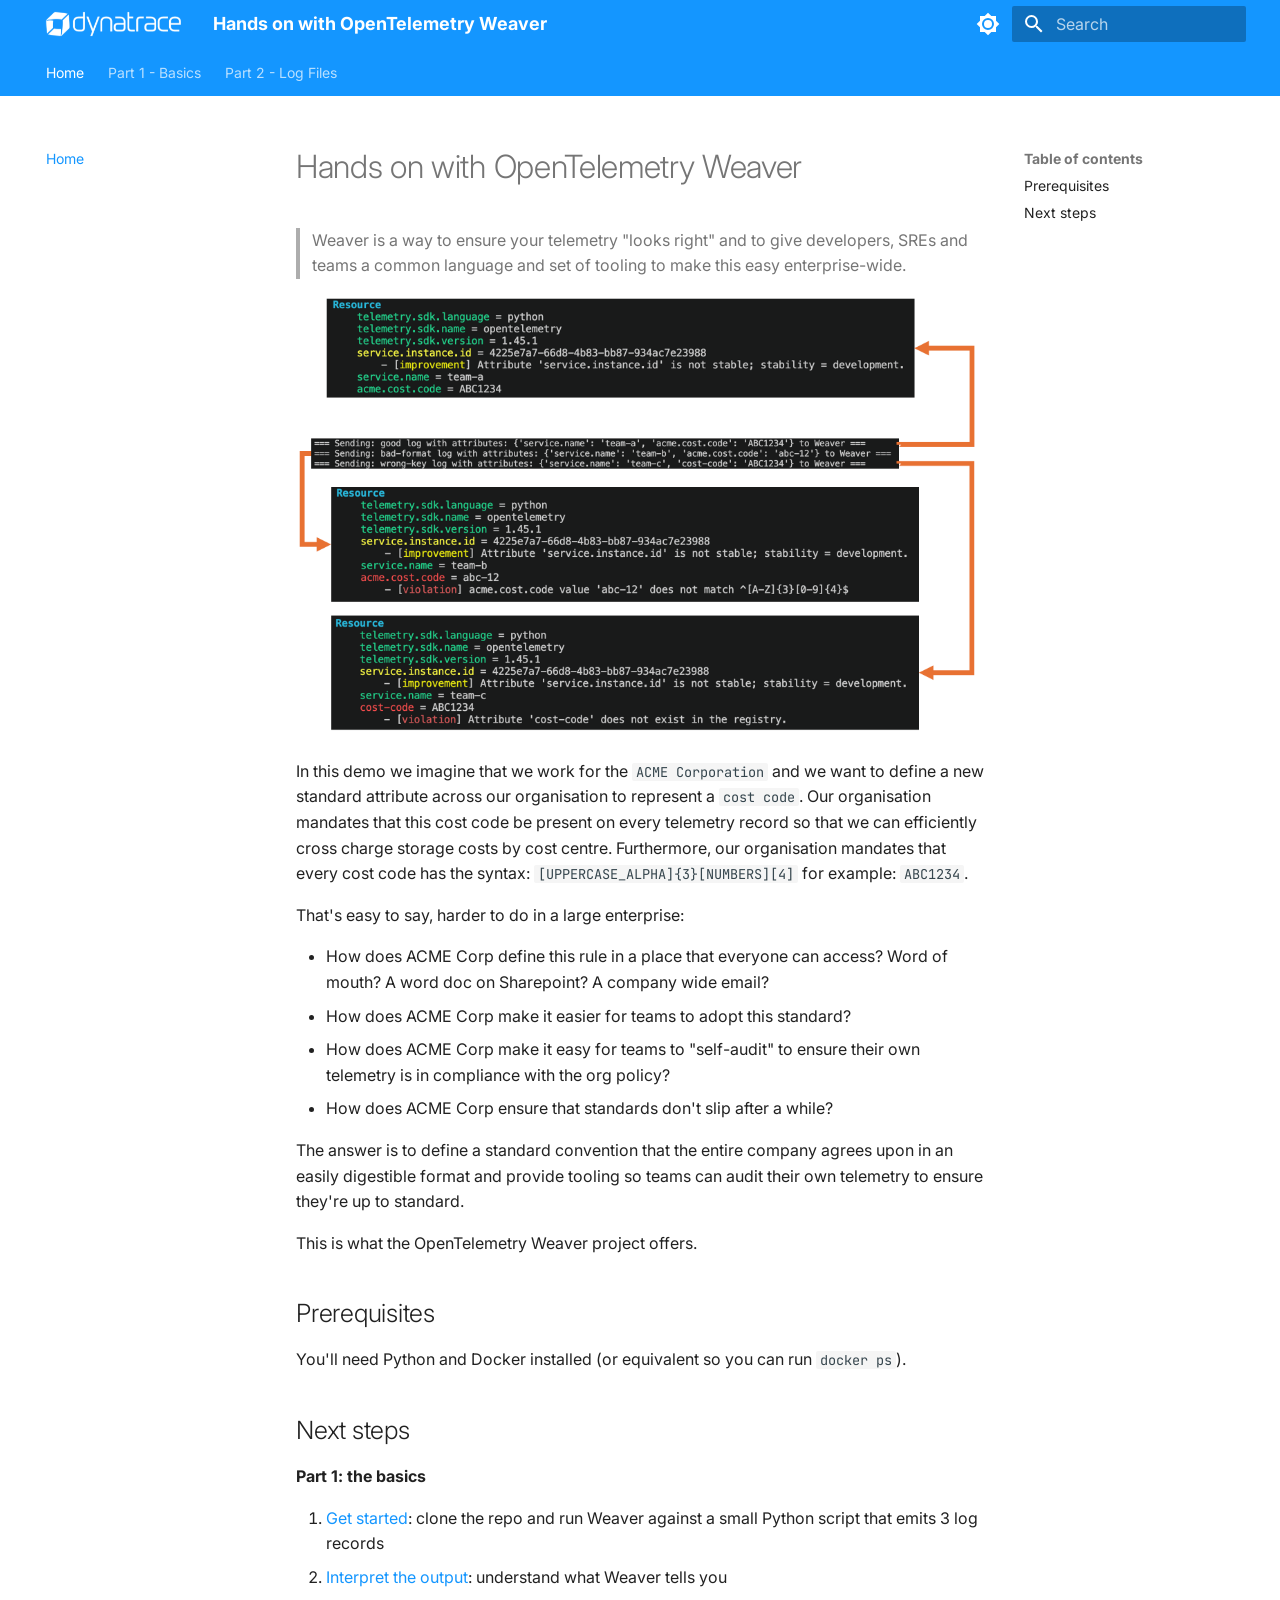
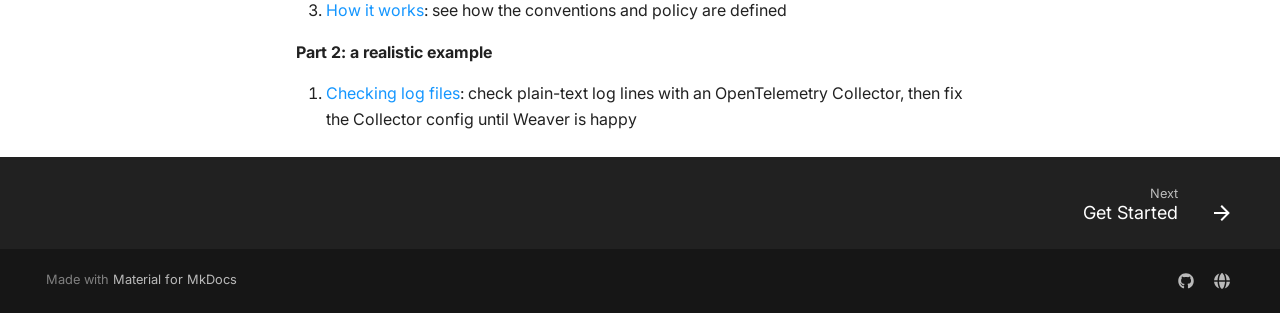
==== commit 8e0da063: "Deployed a81e124 with MkDocs version: 1.6.1" ====
--- a/index.html
+++ b/index.html
@@ -232,52 +232,34 @@
   
   
   
+    
+    
+      <li class="md-tabs__item">
+        <a href="get-started/" class="md-tabs__link">
+          
+  
+  
+  Part 1 - Basics
+
+        </a>
+      </li>
+    
+  
+
+      
+        
+  
+  
+  
+  
     <li class="md-tabs__item">
-      <a href="get-started/" class="md-tabs__link">
-        
-  
-  
-    
-  
-  Get Started
-
-      </a>
-    </li>
-  
-
-      
-        
-  
-  
-  
-  
-    <li class="md-tabs__item">
-      <a href="interpreting-output/" class="md-tabs__link">
-        
-  
-  
-    
-  
-  Interpreting Output
-
-      </a>
-    </li>
-  
-
-      
-        
-  
-  
-  
-  
-    <li class="md-tabs__item">
-      <a href="how-it-works/" class="md-tabs__link">
-        
-  
-  
-    
-  
-  How It Works
+      <a href="log-files/" class="md-tabs__link">
+        
+  
+  
+    
+  
+  Part 2 - Log Files
 
       </a>
     </li>
@@ -418,6 +400,60 @@
   
   
   
+    
+    
+    
+    
+      
+      
+        
+      
+    
+    
+    <li class="md-nav__item md-nav__item--nested">
+      
+        
+        
+          
+        
+        <input class="md-nav__toggle md-toggle md-toggle--indeterminate" type="checkbox" id="__nav_2" >
+        
+          
+          <label class="md-nav__link" for="__nav_2" id="__nav_2_label" tabindex="0">
+            
+  
+  
+  <span class="md-ellipsis">
+    
+  
+    Part 1 - Basics
+  
+
+    
+  </span>
+  
+  
+
+            <span class="md-nav__icon md-icon"></span>
+          </label>
+        
+        <nav class="md-nav" data-md-level="1" aria-labelledby="__nav_2_label" aria-expanded="false">
+          <label class="md-nav__title" for="__nav_2">
+            <span class="md-nav__icon md-icon"></span>
+            
+  
+    Part 1 - Basics
+  
+
+          </label>
+          <ul class="md-nav__list" data-md-scrollfix>
+            
+              
+                
+  
+  
+  
+  
     <li class="md-nav__item">
       <a href="get-started/" class="md-nav__link">
         
@@ -438,9 +474,10 @@
     </li>
   
 
-    
-      
-      
+              
+            
+              
+                
   
   
   
@@ -465,9 +502,10 @@
     </li>
   
 
-    
-      
-      
+              
+            
+              
+                
   
   
   
@@ -481,6 +519,41 @@
     
   
     How It Works
+  
+
+    
+  </span>
+  
+  
+
+      </a>
+    </li>
+  
+
+              
+            
+          </ul>
+        </nav>
+      
+    </li>
+  
+
+    
+      
+      
+  
+  
+  
+  
+    <li class="md-nav__item">
+      <a href="log-files/" class="md-nav__link">
+        
+  
+  
+  <span class="md-ellipsis">
+    
+  
+    Part 2 - Log Files
   
 
     
@@ -576,10 +649,15 @@
 <h2 id="prerequisites">Prerequisites<a class="headerlink" href="#prerequisites" title="Permanent link">&para;</a></h2>
 <p>You'll need Python and Docker installed (or equivalent so you can run <code>docker ps</code>).</p>
 <h2 id="next-steps">Next steps<a class="headerlink" href="#next-steps" title="Permanent link">&para;</a></h2>
+<p><strong>Part 1: the basics</strong></p>
 <ol>
-<li><a href="get-started/">Get started</a>: clone the repo and run Weaver</li>
+<li><a href="get-started/">Get started</a>: clone the repo and run Weaver against a small Python script that emits 3 log records</li>
 <li><a href="interpreting-output/">Interpret the output</a>: understand what Weaver tells you</li>
 <li><a href="how-it-works/">How it works</a>: see how the conventions and policy are defined</li>
+</ol>
+<p><strong>Part 2: a realistic example</strong></p>
+<ol>
+<li><a href="log-files/">Checking log files</a>: check plain-text log lines with an OpenTelemetry Collector, then fix the Collector config until Weaver is happy</li>
 </ol>
 
 
